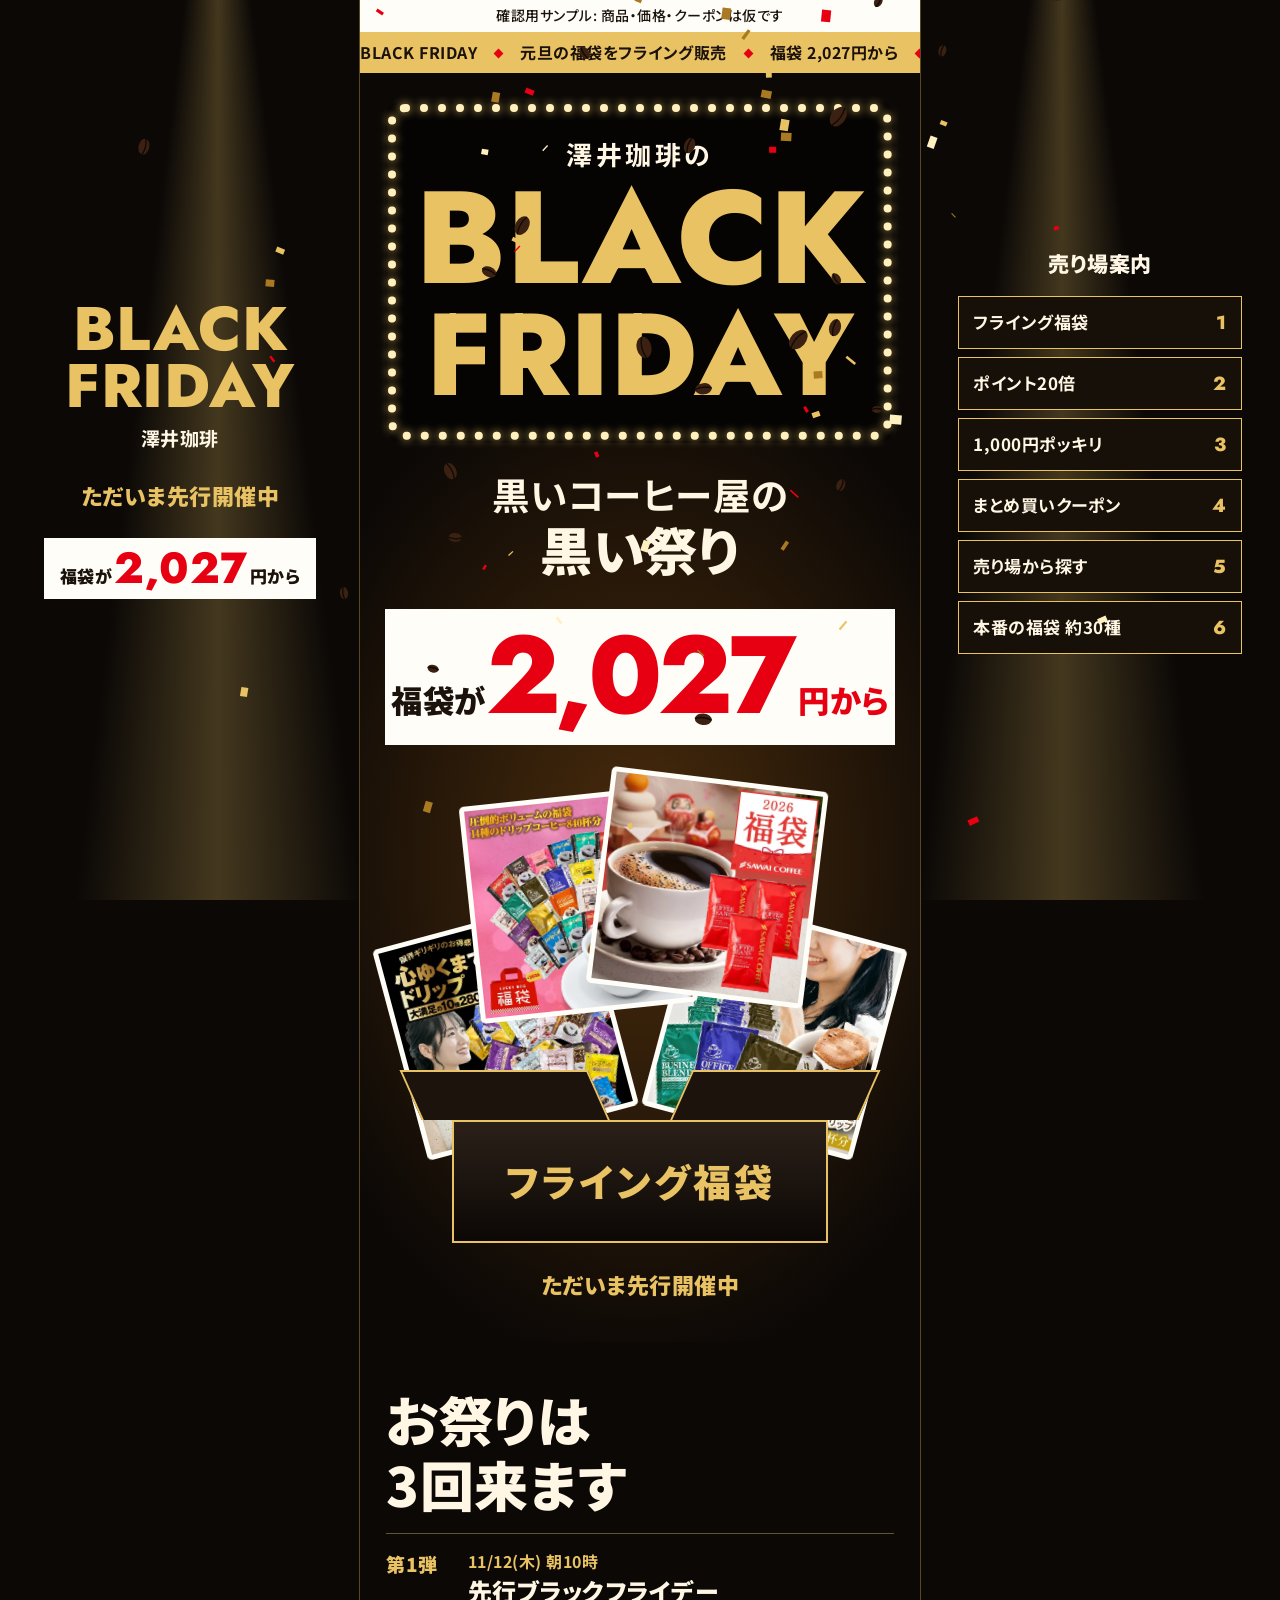
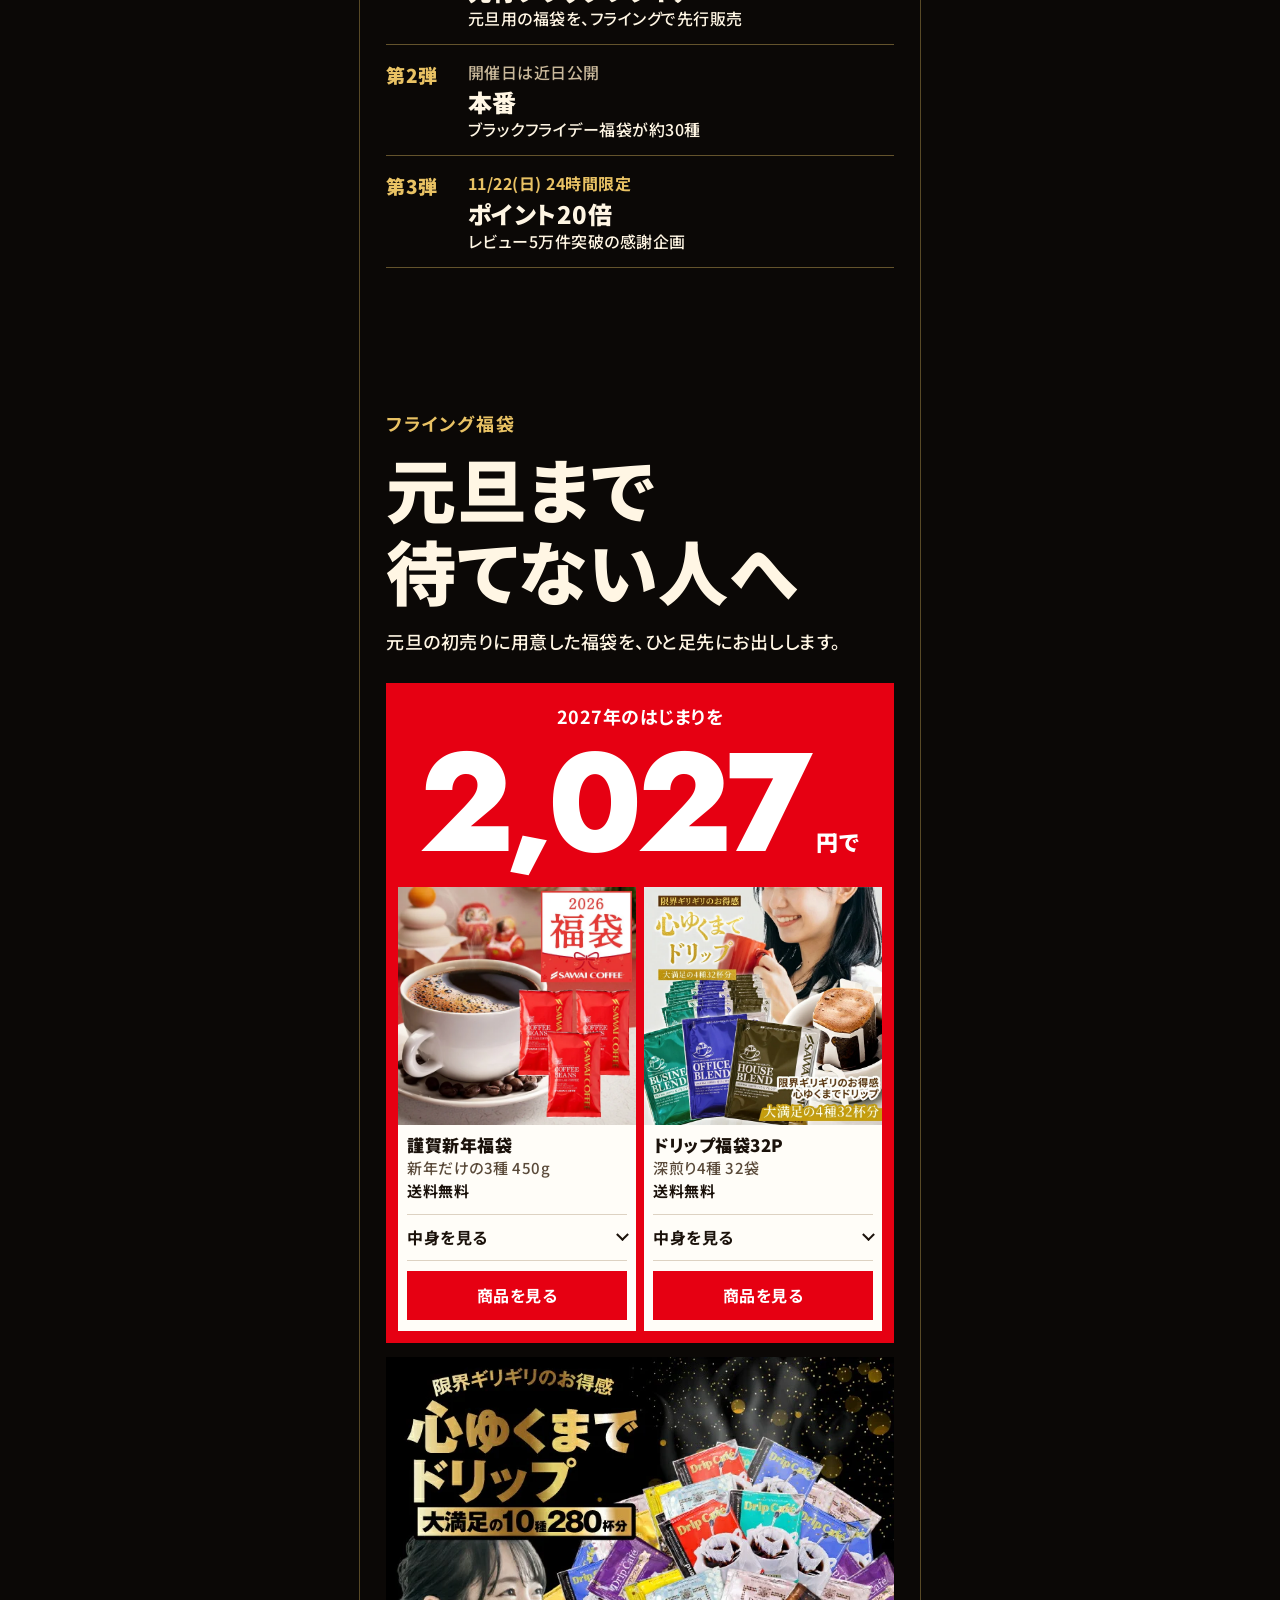
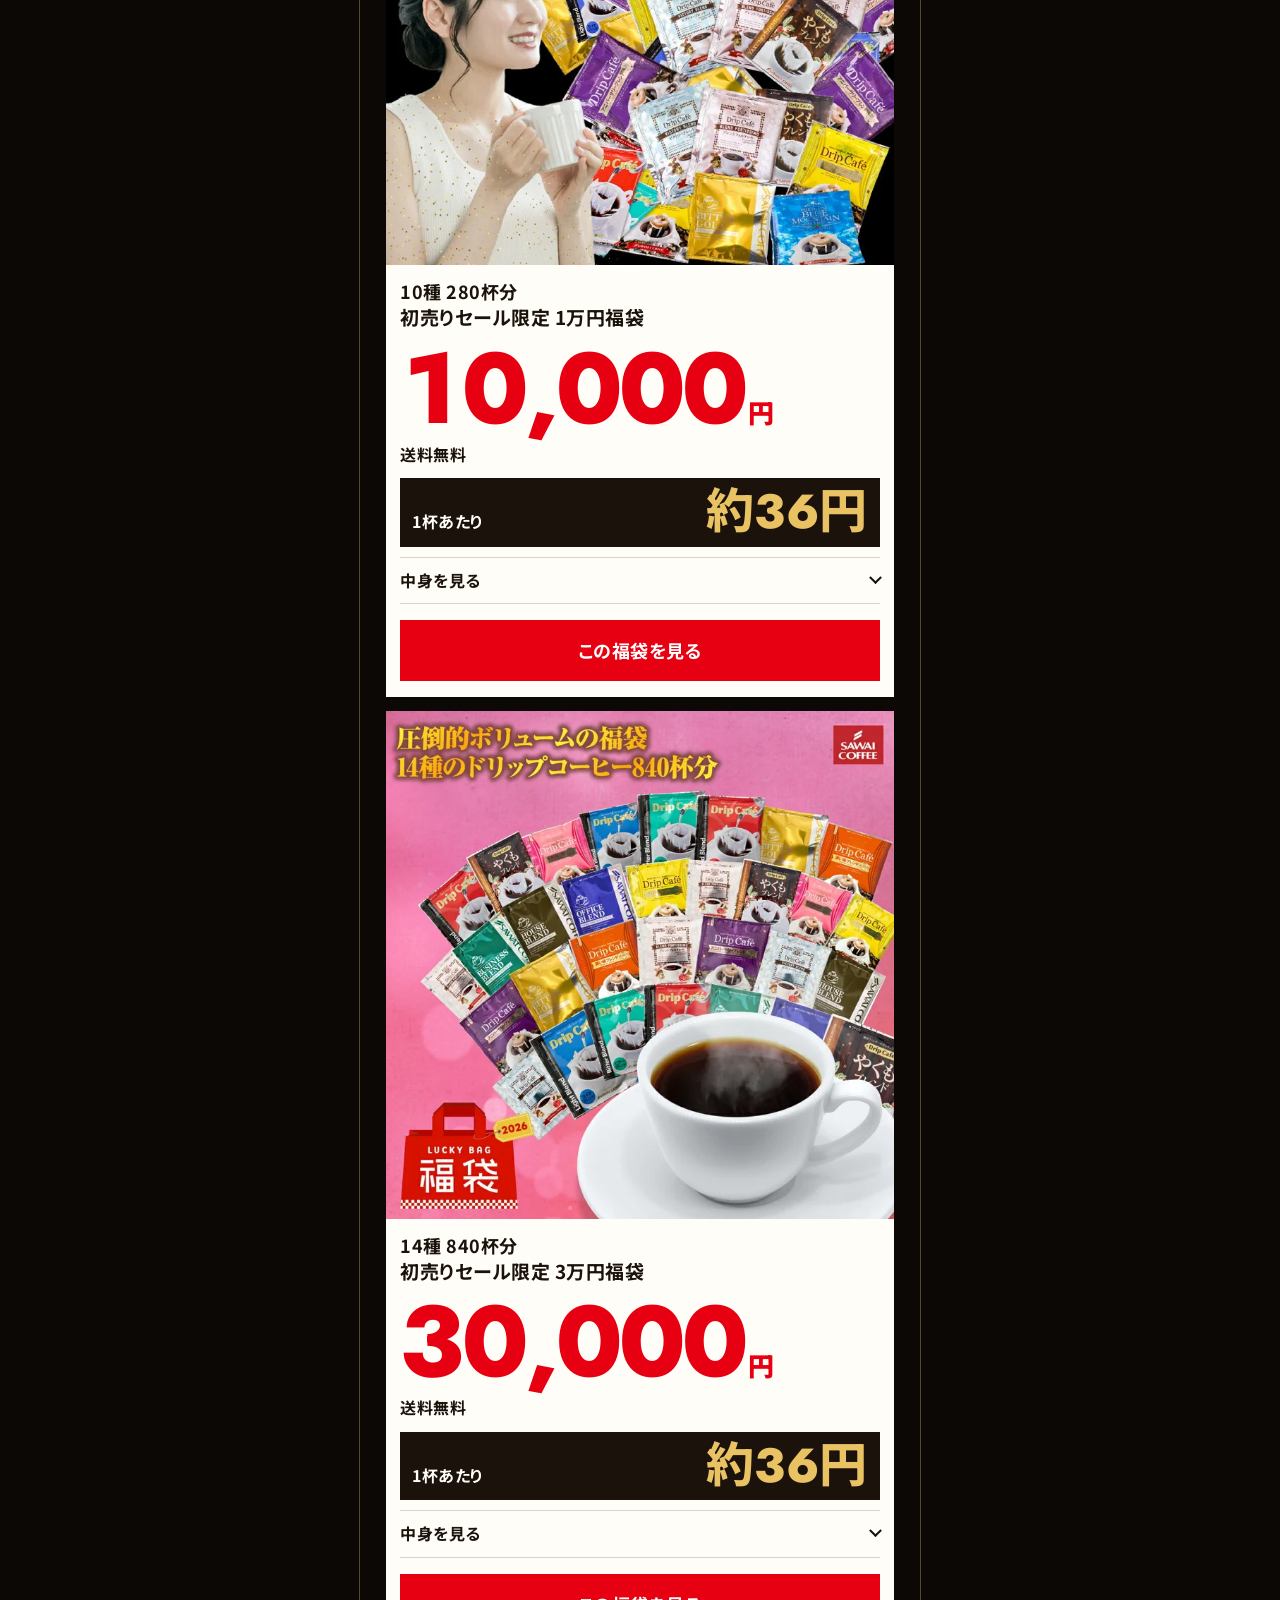
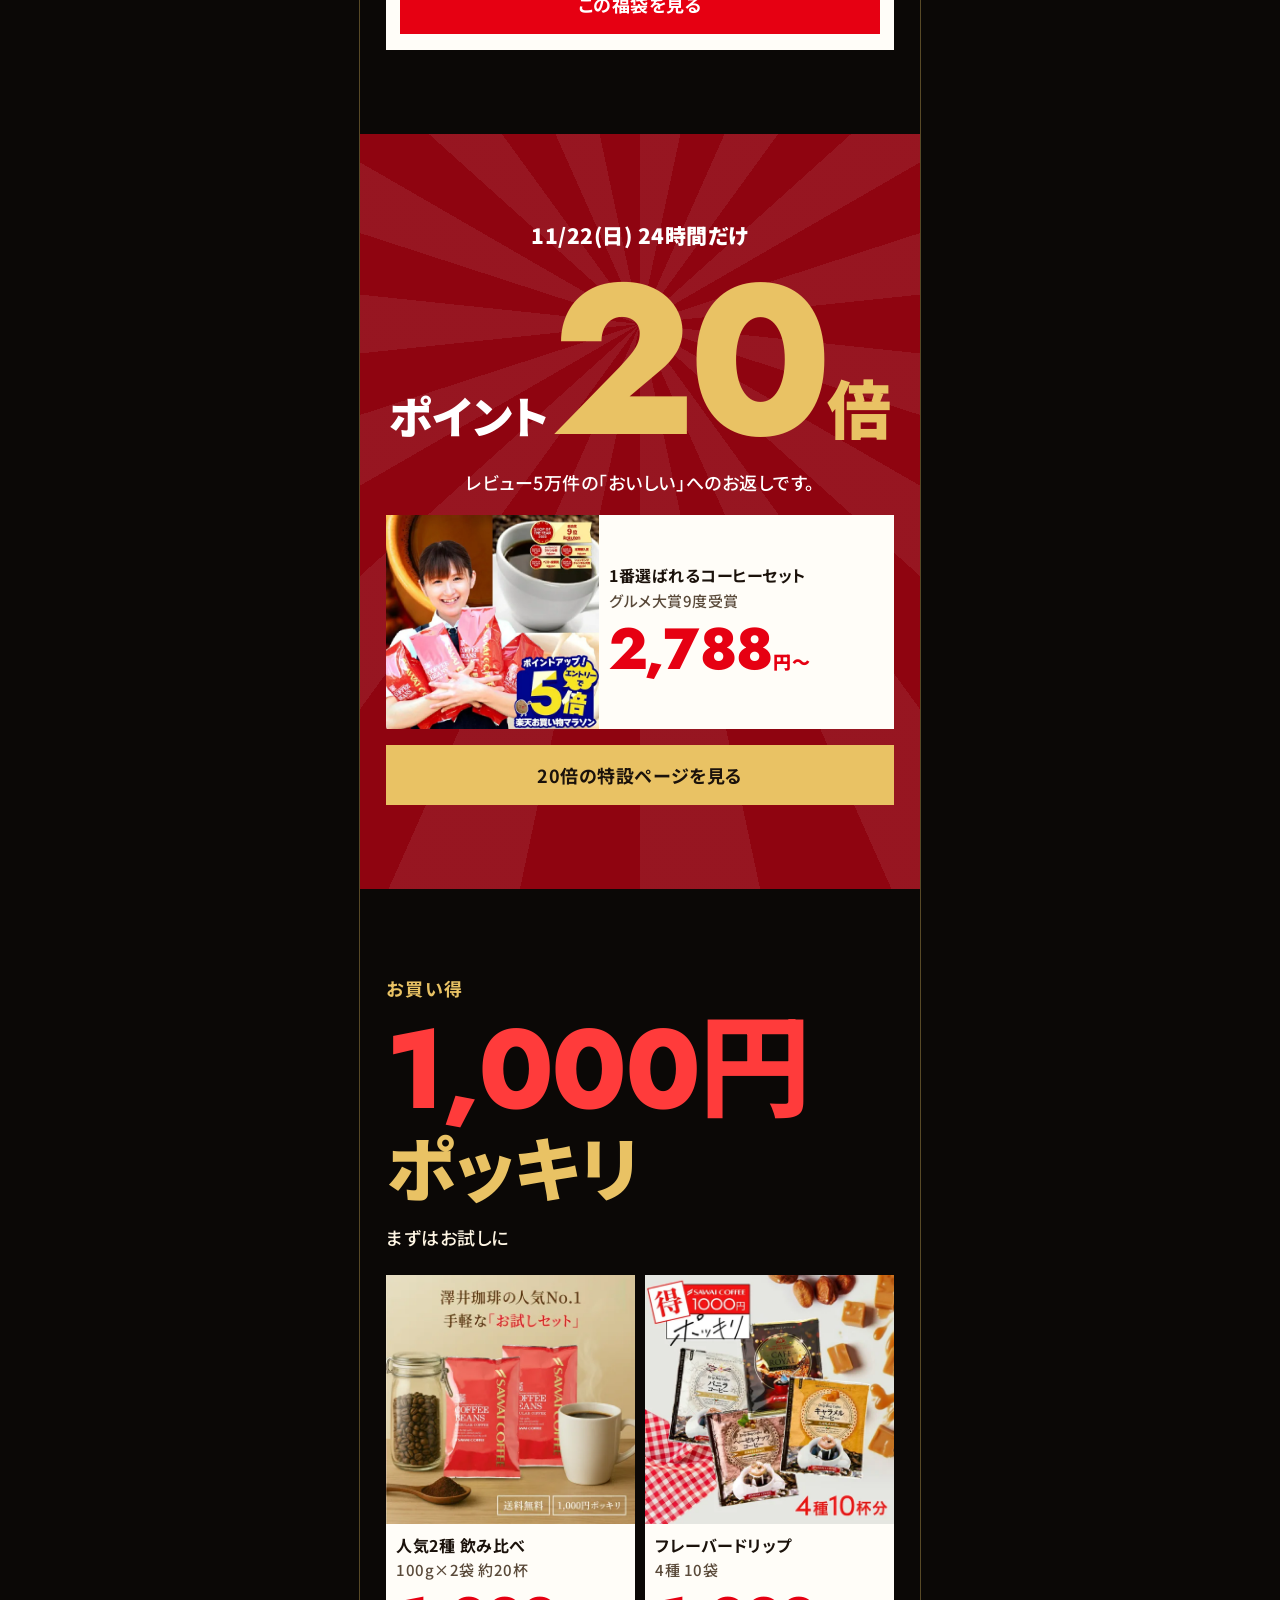
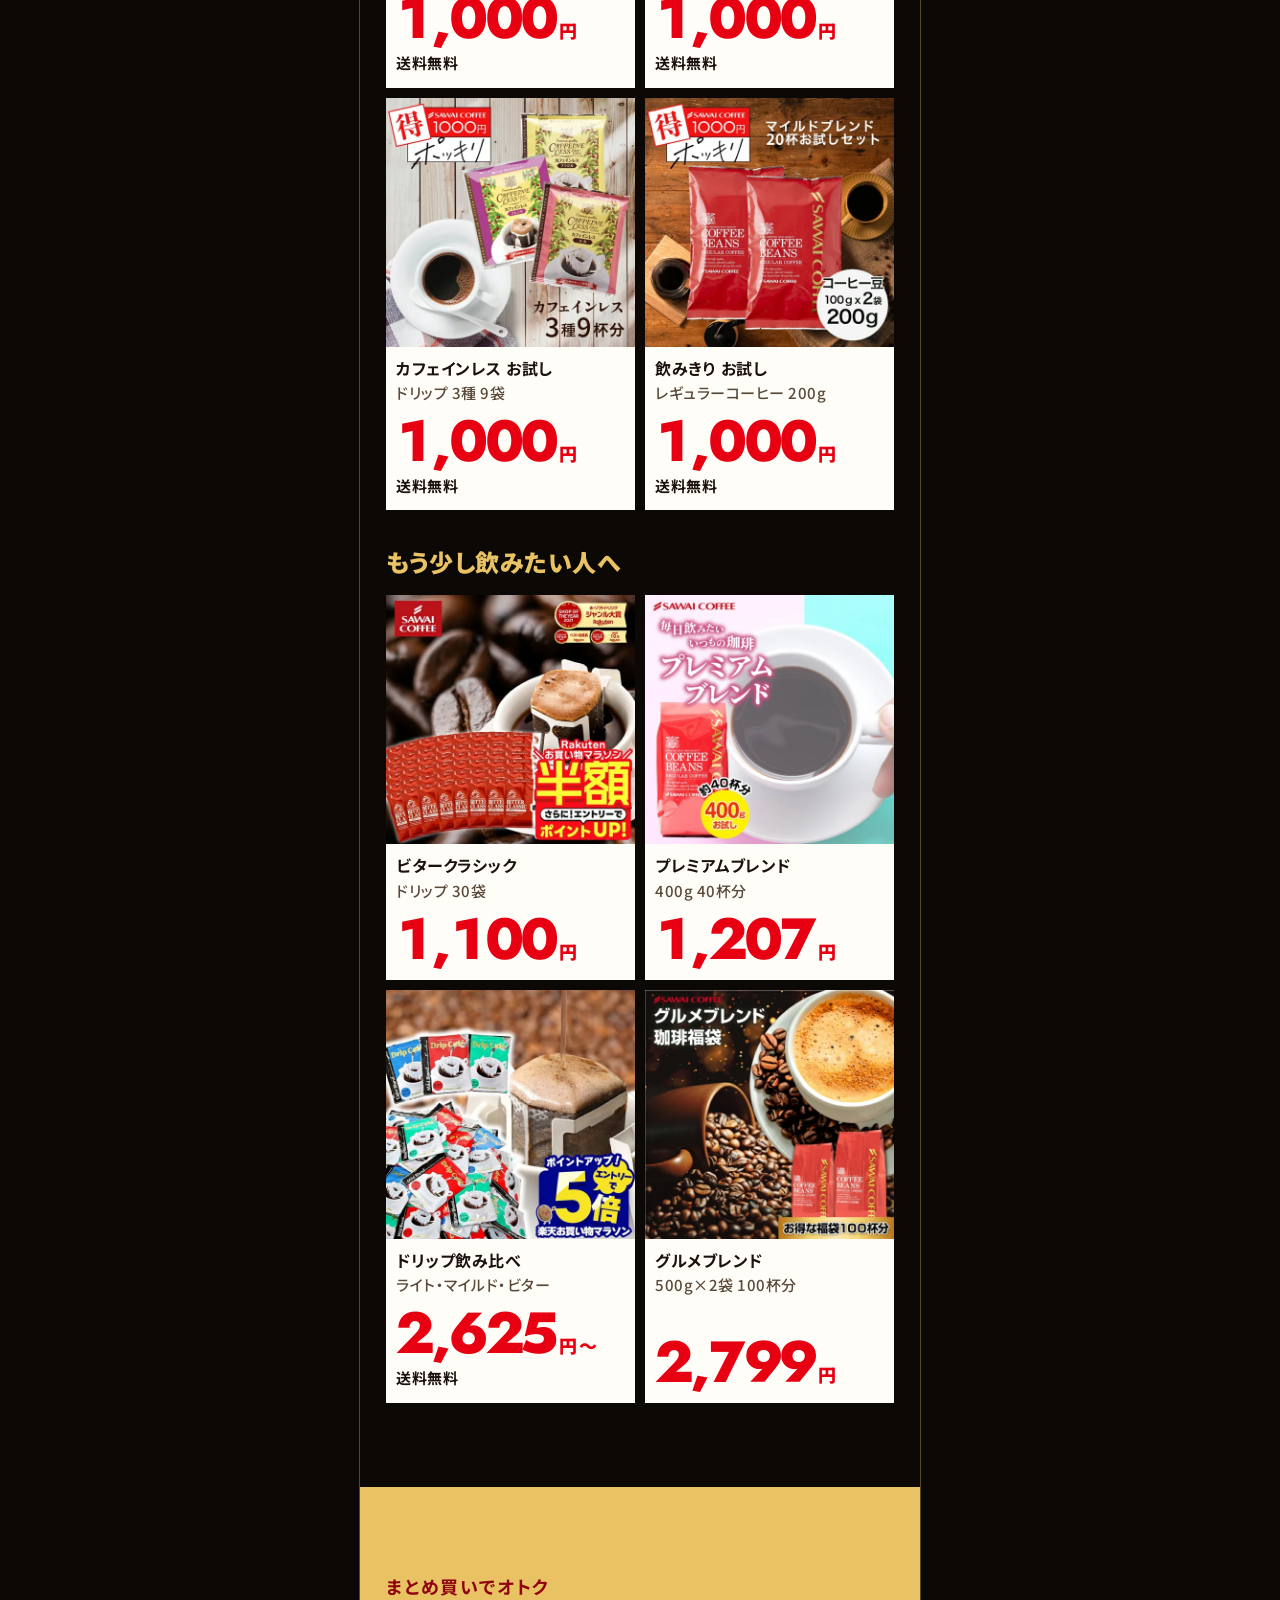
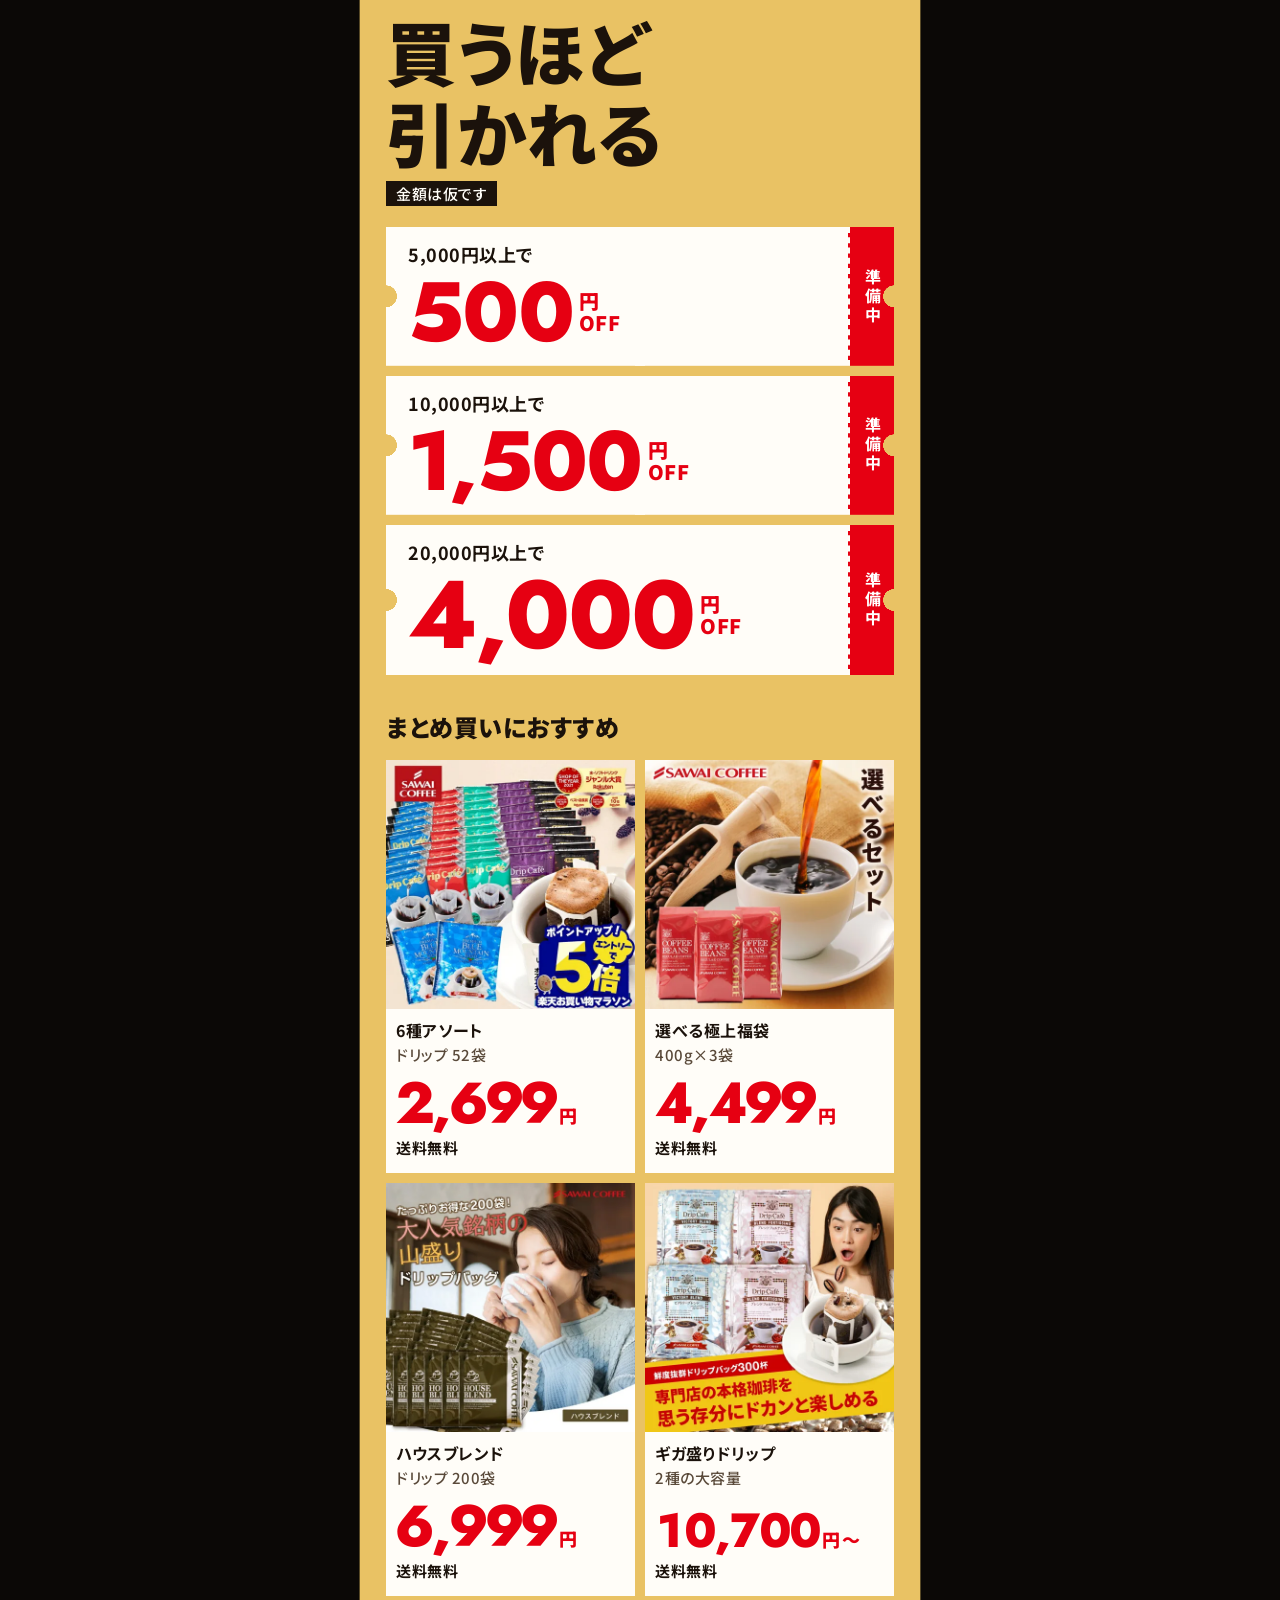
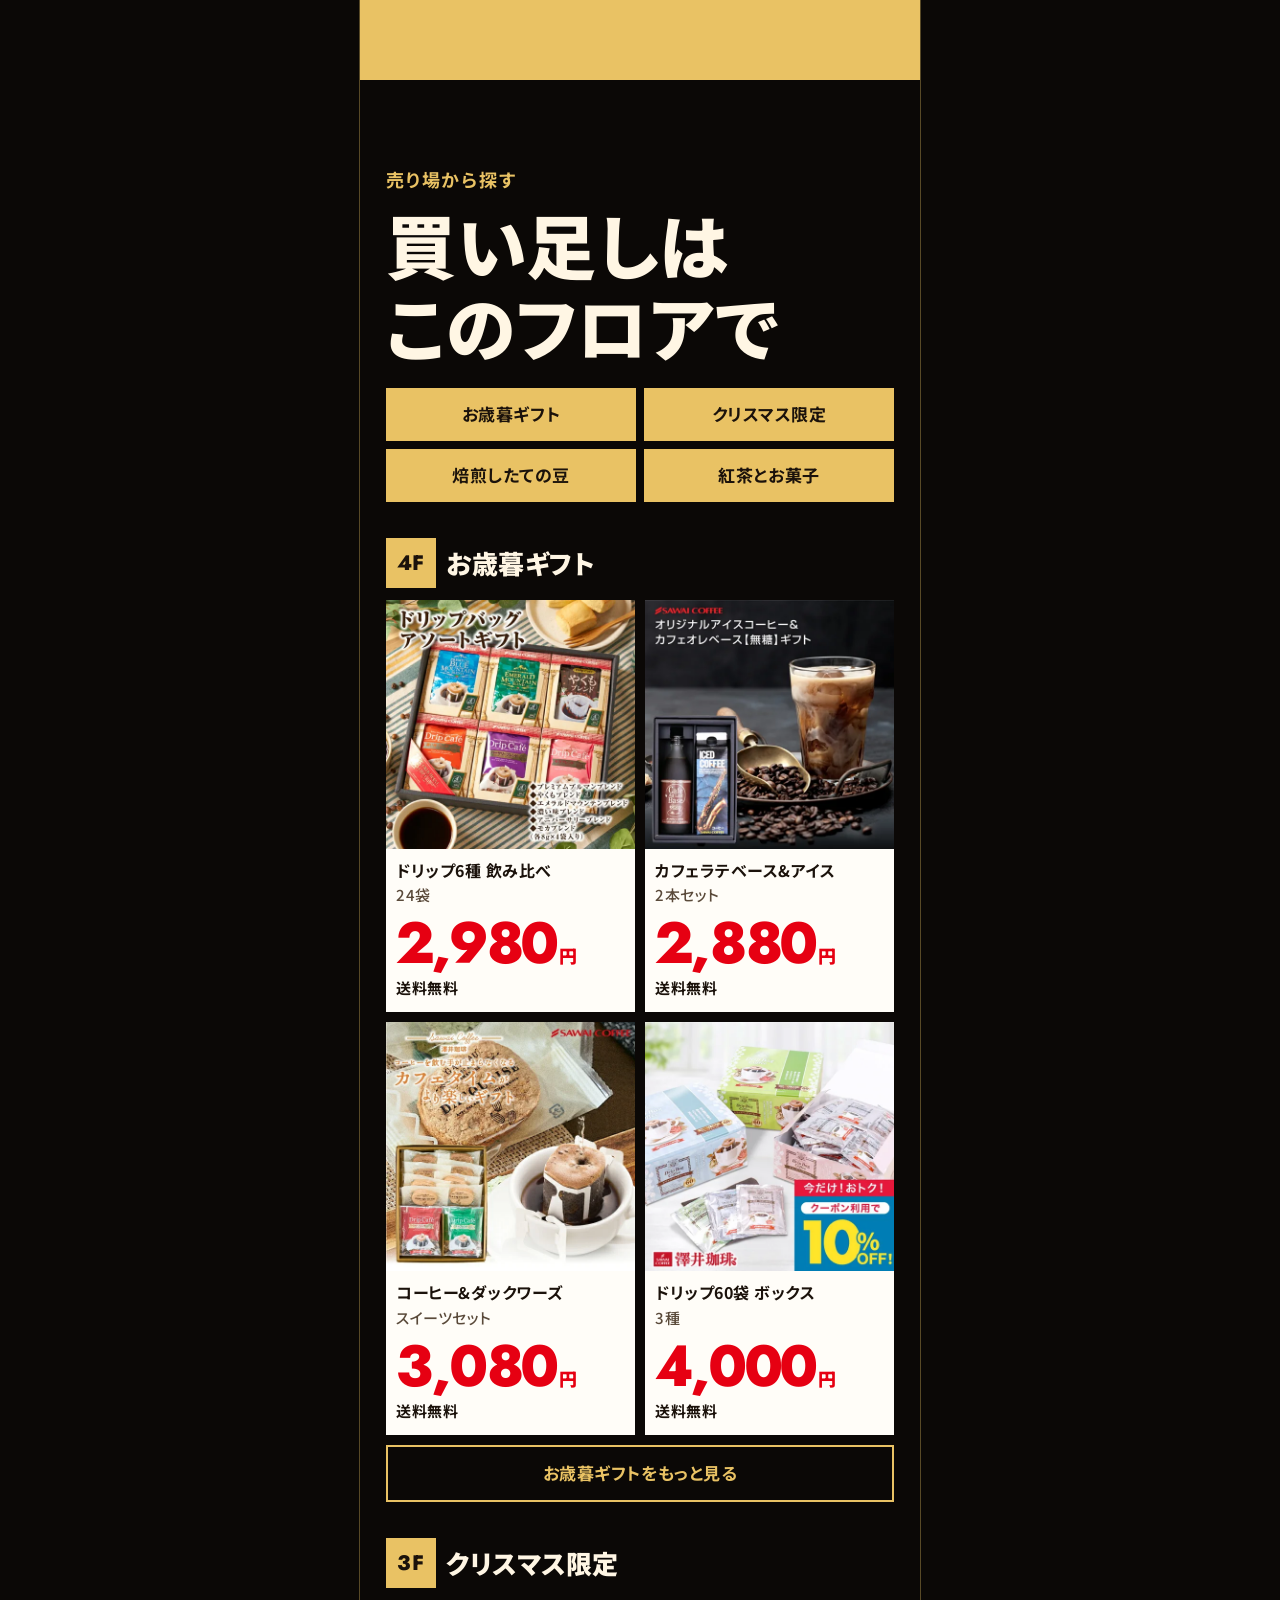
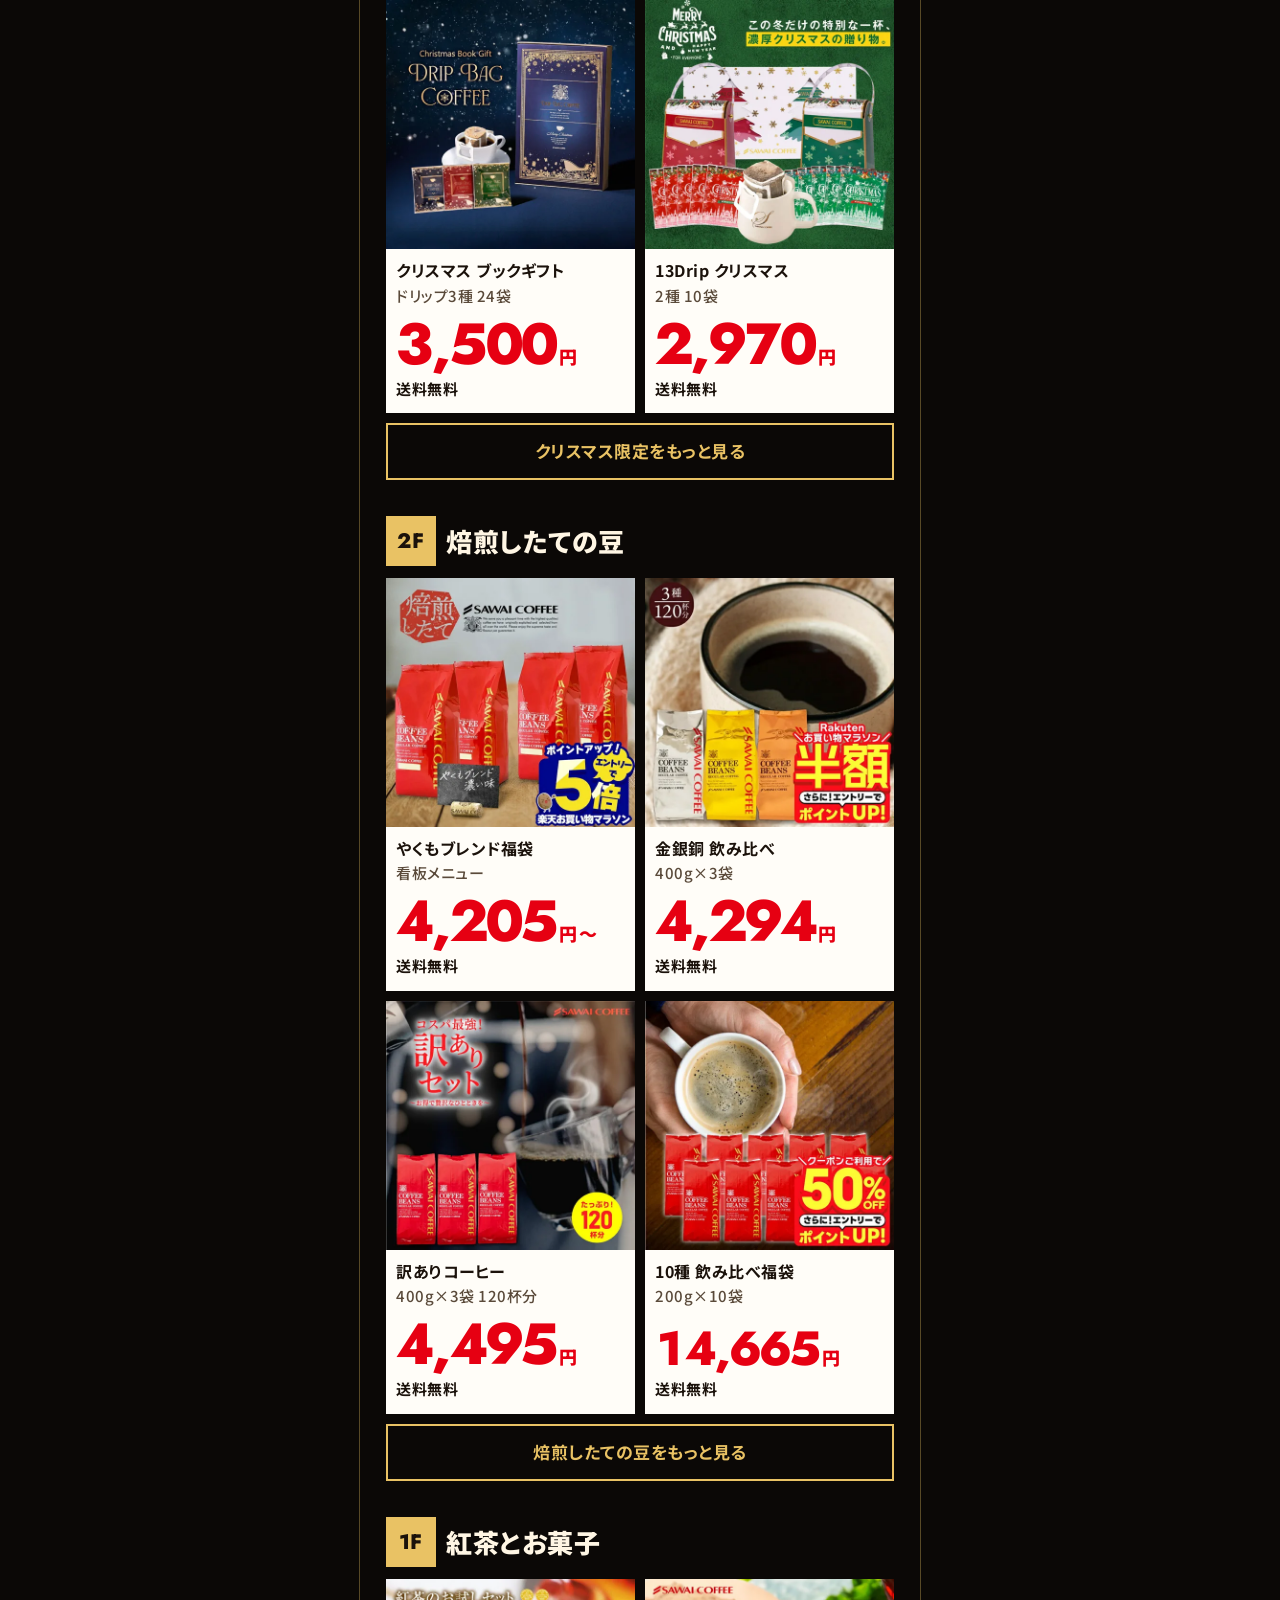
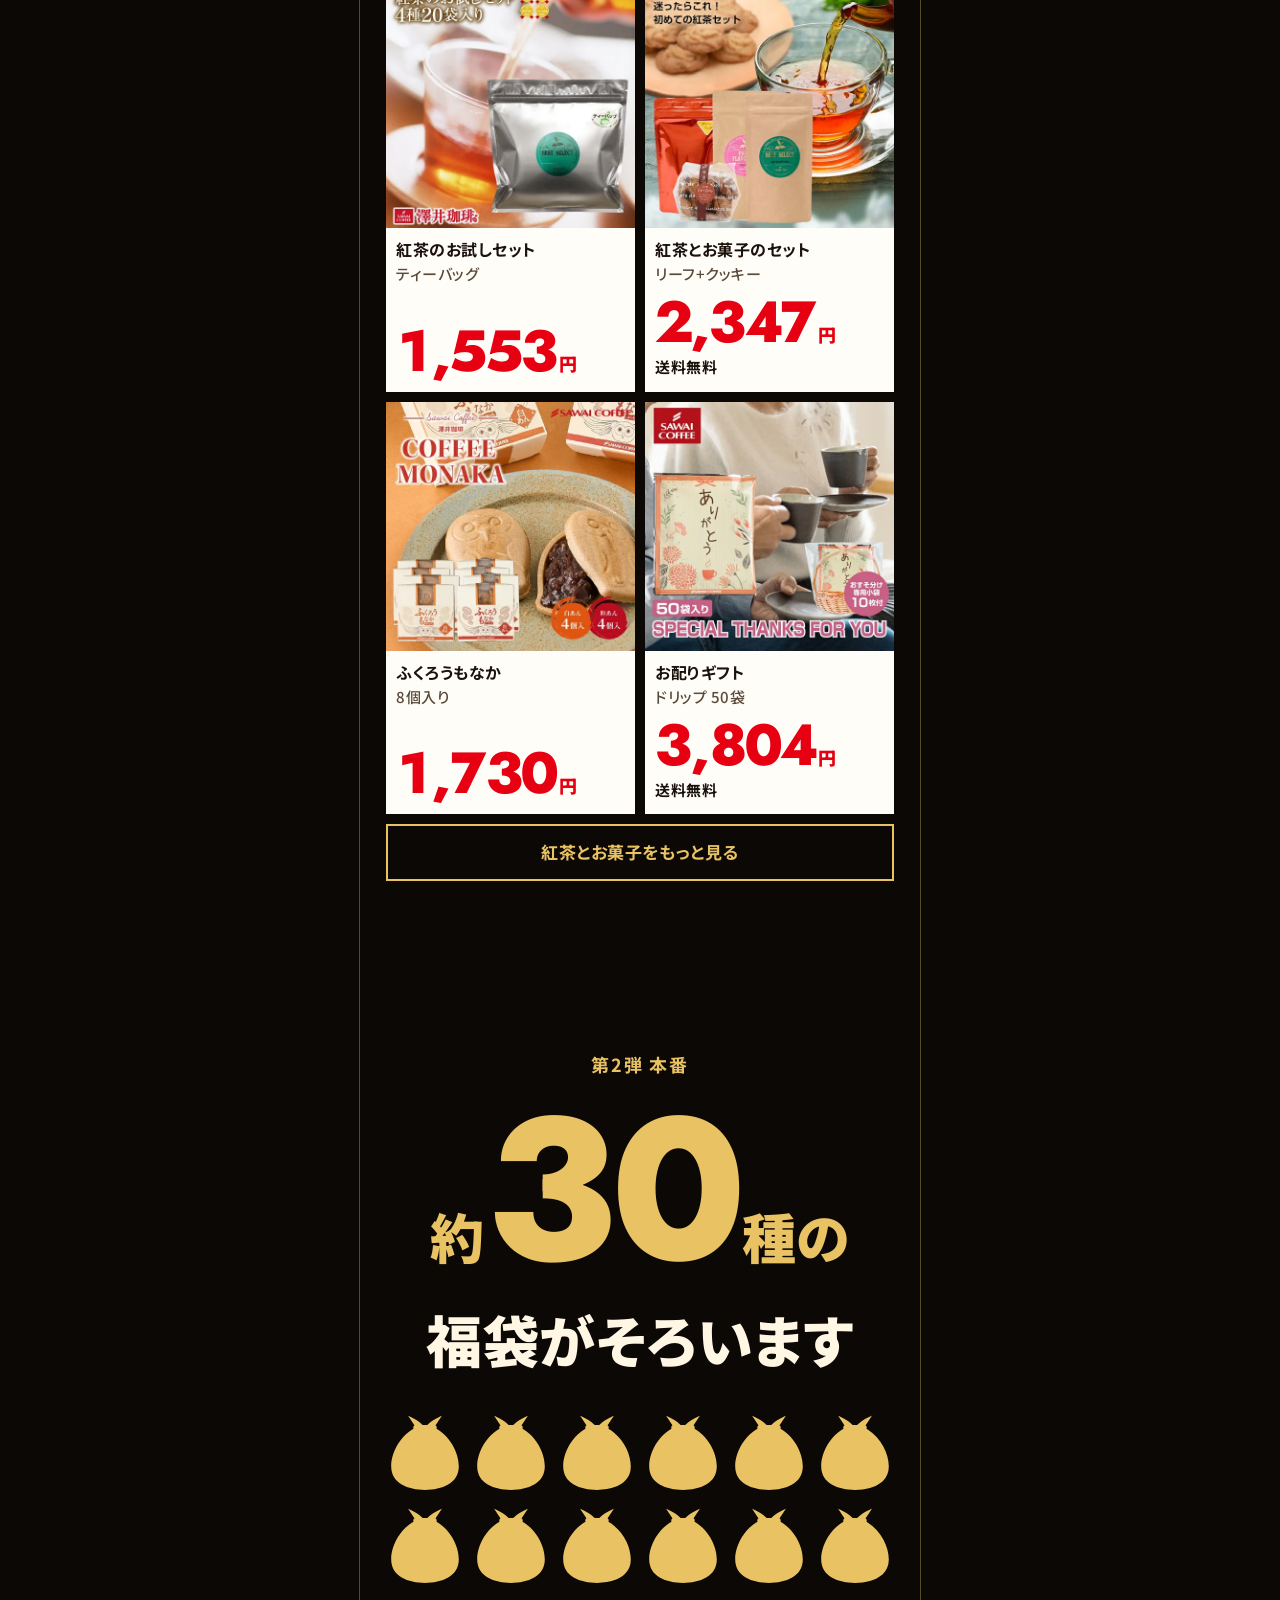
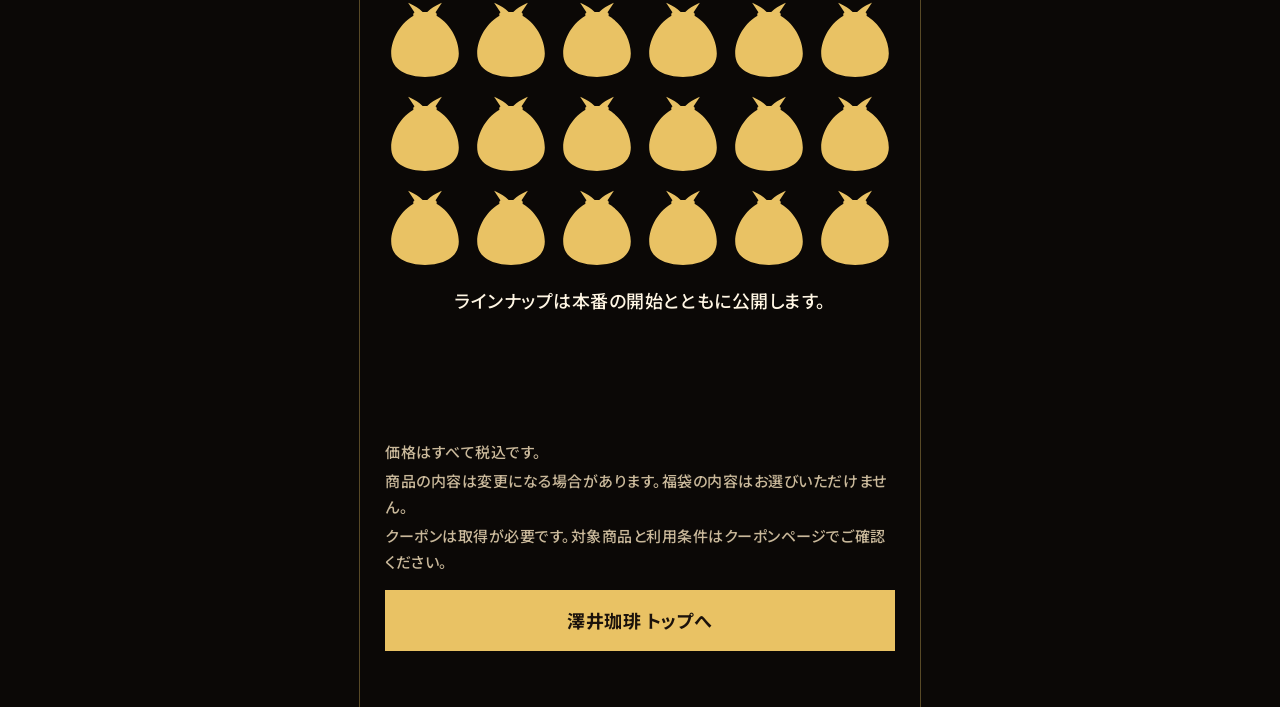
==== index.html @ f407161d "feat: add Sawai Coffee Black Friday page (template 1)" ====
<!doctype html>
<html lang="ja">
<head>
<meta charset="utf-8">
<meta name="viewport" content="width=device-width, initial-scale=1">
<title>澤井珈琲 BLACK FRIDAY</title>
<meta name="robots" content="noindex"><!-- 確認用。納品時に削除 -->
<link rel="preconnect" href="https://fonts.googleapis.com">
<link rel="preconnect" href="https://fonts.gstatic.com" crossorigin>
<link href="https://fonts.googleapis.com/css2?family=Jost:wght@500;700;800&family=Noto+Sans+JP:wght@400;500;700;900&display=swap" rel="stylesheet">
<link rel="stylesheet" href="css/bf-core.css">
<link rel="stylesheet" href="css/theme-sawai.css">
</head>
<body data-zone="black">

<!-- 両脇の舞台。PC幅でだけ見える -->
<div class="stage" aria-hidden="true"><i class="spot spot-l"></i><i class="spot spot-r"></i></div>
<canvas id="fx" aria-hidden="true"></canvas>

<aside class="rail rail-l" id="railL"></aside>
<aside class="rail rail-r" id="railR"></aside>

<main class="col" id="app"></main>

<nav class="tabbar" id="tabbar" aria-label="ページ内メニュー"></nav>

<script src="js/shop-data.js"></script>
<script src="js/bf-core.js"></script>
</body>
</html>
---- css/bf-core.css ----
/* ================================================================
   BF テンプレート コア CSS
   色・書体は theme-*.css の変数のみ参照する。
   1. ベース / 2. 舞台とレール / 3. ティッカー / 4. FV
   5. 共通部品 / 6. 各セクション / 7. PC調整
   ================================================================ */

/* ---------- 1. ベース ---------- */
*, *::before, *::after { box-sizing: border-box; }
html { scroll-behavior: smooth; scroll-padding-top: 8px; -webkit-text-size-adjust: 100%; }
body {
  margin: 0; background: var(--c-bg); color: var(--c-on-dark);
  font: 500 17px/1.7 var(--font-ja); letter-spacing: .03em;
  font-feature-settings: 'palt';
  overflow-x: hidden; padding-bottom: 66px;
}
img { display: block; max-width: 100%; height: auto; }
a { color: inherit; text-decoration: none; }
p, h1, h2, h3, ul { margin: 0; padding: 0; }
ul { list-style: none; }
.ln { display: block; }

.col {
  position: relative; z-index: 2; width: 100%; max-width: 560px; margin: 0 auto;
  background: var(--c-bg); container-type: inline-size; overflow: hidden;
}
.demo { background: var(--c-paper); color: var(--c-ink); font-size: 14px; line-height: 1.4; text-align: center; padding: 6px 12px; }

/* 登場 */
.rv { opacity: 0; transform: translateY(26px); transition: opacity .55s, transform .55s cubic-bezier(.2,.9,.3,1.2); }
.rv.in { opacity: 1; transform: none; }

/* ---------- 2. 舞台とレール ---------- */
.stage { position: fixed; inset: 0; z-index: 0; background: var(--c-bg); transition: background .6s; overflow: hidden; }
body[data-zone="red"] .stage { background: var(--c-red-deep); }
body[data-zone="gold"] .stage { background: #2a1d08; }
.spot {
  position: absolute; top: -30vh; width: 70vw; height: 170vh; opacity: .3;
  background: conic-gradient(from 165deg at 50% 0, transparent 0 8deg, rgba(var(--c-spot), .85) 15deg, transparent 22deg 360deg);
}
.spot-l { left: -18vw; transform-origin: 50% 0; animation: sweep-l 7s ease-in-out infinite alternate; }
.spot-r { right: -18vw; transform-origin: 50% 0; animation: sweep-r 9s ease-in-out infinite alternate; }
@keyframes sweep-l { from { transform: rotate(-14deg); } to { transform: rotate(16deg); } }
@keyframes sweep-r { from { transform: rotate(14deg); } to { transform: rotate(-16deg); } }

#fx { position: fixed; inset: 0; z-index: 5; pointer-events: none; }
.rail { display: none; }

/* スマホの下部メニュー */
.tabbar {
  position: fixed; left: 0; right: 0; bottom: 0; z-index: 6; display: grid; grid-auto-flow: column; grid-auto-columns: 1fr;
  background: var(--c-ink); border-top: 2px solid var(--c-gold); padding-bottom: env(safe-area-inset-bottom);
}
.tabbar a { display: grid; place-items: center; height: 58px; font-size: 15px; font-weight: 700; color: var(--c-on-dark); transition: background .2s, color .2s; }
.tabbar a + a { border-left: 1px solid rgba(255,255,255,.14); }
.tabbar a.is-here { background: var(--c-gold); color: var(--c-ink); }

/* ---------- 3. ティッカー ---------- */
.ticker { overflow: hidden; background: var(--c-gold); color: var(--c-ink); }
.ticker-run { display: flex; width: max-content; animation: run 34s linear infinite; }
.ticker-run span { font-size: 16px; font-weight: 700; padding: 7px 0; white-space: nowrap; }
.ticker-run span::after { content: ''; display: inline-block; width: 7px; height: 7px; margin: 0 18px 2px; background: var(--c-red); transform: rotate(45deg); }
@keyframes run { to { transform: translateX(-33.333%); } }

/* ---------- 4. FV ---------- */
.fv { position: relative; padding: 5cqw 4.5cqw 7cqw; text-align: center;
  background: radial-gradient(90% 55% at 50% 62%, #4a2c0c 0, var(--c-bg) 74%); }

.sign { position: relative; padding: 5.6cqw 4cqw 6cqw; border-radius: 18px; background: #050403; }
.bulbs { position: absolute; inset: 0; width: 100%; height: 100%; pointer-events: none; overflow: visible; }
.bulbs rect { fill: none; stroke-linecap: round; stroke-width: 8; stroke-dasharray: 0 18; }
.b-off { stroke: #5e4416; }
.b-on { stroke: var(--c-gold-light); stroke-dasharray: 0 54; filter: drop-shadow(0 0 5px var(--c-gold)); animation: chase 1.1s steps(3) infinite; }
@keyframes chase { to { stroke-dashoffset: -54; } }

.sign-small { font-size: clamp(17px, 5cqw, 26px); font-weight: 700; color: var(--c-on-dark); letter-spacing: .14em; }
.sign-main { font: 800 23.4cqw/.94 var(--font-num); letter-spacing: 0; opacity: 0;
  background: linear-gradient(105deg, var(--c-gold) 0 34%, var(--c-gold-light) 46%, #fff 50%, var(--c-gold-light) 54%, var(--c-gold) 66% 100%);
  background-size: 260% 100%; background-position: 110% 0; -webkit-background-clip: text; background-clip: text; color: transparent; }
.sign-main .ln:last-child { font-size: 20.8cqw; }
body.lit .sign-main { animation: power .8s steps(1) forwards, shine 4.5s ease-in-out .9s infinite; }
@keyframes power { 0%,18%,30%,48% { opacity: 0; } 10%,24%,40%,56%,100% { opacity: 1; } }
@keyframes shine { 0% { background-position: 110% 0; } 45%,100% { background-position: -30% 0; } }

.fv-catch { margin-top: 5cqw; font-size: clamp(30px, 9.4cqw, 52px); font-weight: 900; line-height: 1.24; letter-spacing: .02em; }
.fv-catch .ln:first-child { font-size: .72em; font-weight: 700; }

/* 箱から飛び出す福袋 */
.burst { position: relative; height: 84cqw; margin-top: 5cqw; }
.fan {
  position: absolute; left: 50%; bottom: 13cqw; width: 39cqw; margin-left: -19.5cqw; border: 1cqw solid var(--c-paper); border-radius: 5px;
  --x: 0; --r: 0deg; --y: 0;
  transform: translate(var(--x), 40cqw) rotate(0) scale(.6); opacity: 0;
}
.fan-0 { --x: -24cqw; --y: -6cqw; --r: -15deg; z-index: 1; }
.fan-3 { --x: 24cqw; --y: -6cqw; --r: 15deg; z-index: 1; }
.fan-2 { --x: -11cqw; --y: -28cqw; --r: -6deg; z-index: 2; }
.fan-1 { --x: 12cqw; --y: -31cqw; --r: 7deg; z-index: 3; }
body.lit .fan { animation: pop .7s cubic-bezier(.2,1.5,.4,1) .85s forwards, bob 3.6s ease-in-out 1.6s infinite alternate; }
body.lit .fan-1 { animation-delay: .95s, 1.9s; }
body.lit .fan-2 { animation-delay: 1.05s, 1.7s; }
body.lit .fan-3 { animation-delay: 1.15s, 2.1s; }
@keyframes pop { to { opacity: 1; transform: translate(var(--x), var(--y)) rotate(var(--r)) scale(1); } }
@keyframes bob {
  from { opacity: 1; transform: translate(var(--x), var(--y)) rotate(var(--r)); }
  to { opacity: 1; transform: translate(var(--x), calc(var(--y) - 2.2cqw)) rotate(calc(var(--r) * 1.12)); }
}

.box { position: absolute; left: 12cqw; right: 12cqw; bottom: 0; height: 22cqw; z-index: 4; }
.box-front {
  position: absolute; inset: 0; display: grid; place-items: center;
  background: linear-gradient(180deg, #2b2019 0, #0c0805 100%); border: 2px solid var(--c-gold);
}
.box-front span { font-size: clamp(22px, 7cqw, 38px); font-weight: 900; color: var(--c-gold); letter-spacing: .08em; }
.flap { position: absolute; top: -9cqw; width: 50%; height: 9cqw; background: #1b130c; border: 2px solid var(--c-gold); border-bottom: 0; }
.flap-l { left: -8%; transform: skewX(24deg); transform-origin: 100% 100%; }
.flap-r { right: -8%; transform: skewX(-24deg); transform-origin: 0 100%; }

/* 値札 */
.tag {
  position: relative; z-index: 4; display: flex; align-items: baseline; justify-content: center; gap: .1em;
  margin-top: 5cqw; padding: 2cqw 2cqw 2.6cqw; background: var(--c-paper); color: var(--c-red); white-space: nowrap;
}
.tag-lead, .tag-tail { font-size: clamp(18px, 5.6cqw, 32px); font-weight: 900; color: var(--c-ink); }
.tag-tail { color: var(--c-red); }
.tag-num { font: 800 19.6cqw/1 var(--font-num); letter-spacing: -.02em; font-variant-numeric: tabular-nums; }
.hit { animation: thud .34s cubic-bezier(.3,1.8,.5,1); }
@keyframes thud { 0% { transform: scale(1.22); } 100% { transform: scale(1); } }

/* カウントダウン */
.count { margin-top: 4cqw; color: var(--c-on-dark); }
.count-lead { font-size: 17px; font-weight: 700; }
.count-num { display: flex; justify-content: center; align-items: baseline; gap: .12em; font-family: var(--font-num); }
.count-num b { font-size: clamp(32px, 10cqw, 54px); font-weight: 700; line-height: 1.1; color: var(--c-gold); font-variant-numeric: tabular-nums; }
.count-num i { font: 700 15px var(--font-ja); margin-right: .35em; }
.count-live { font-size: 22px; font-weight: 900; color: var(--c-gold); }

/* ---------- 5. 共通部品 ---------- */
section { position: relative; padding: 15cqw 4.5cqw; }
.z-black { background: var(--c-bg); }
.z-red { background: var(--c-red-deep); overflow: hidden; }
.z-gold { background: var(--c-gold); color: var(--c-ink); }

.sec-head h2 { font-size: clamp(38px, 13cqw, 70px); font-weight: 900; line-height: 1.16; letter-spacing: .01em; }
.kicker { font-size: 18px; font-weight: 700; color: var(--c-gold); letter-spacing: .1em; margin-bottom: .5em; }
.z-gold .kicker { color: var(--c-red-deep); }
.lead { margin-top: .9em; font-size: 18px; }

/* 価格: 赤く大きく */
.price { display: flex; align-items: baseline; color: var(--c-red); line-height: 1; white-space: nowrap; }
.price .num { font: 800 clamp(34px, 11cqw, 58px)/1 var(--font-num); letter-spacing: -.02em; font-variant-numeric: tabular-nums; }
.price .yen { font-size: 18px; font-weight: 900; margin-left: 2px; }
.price .from { font-size: 18px; font-weight: 900; margin-left: 1px; }
.price.is-long .num { font-size: clamp(28px, 9cqw, 48px); }
.price-l .num { font-size: clamp(56px, 19cqw, 100px); }
.price-l .yen { font-size: 26px; }
.was { display: block; font-size: 16px; color: #6b5d4e; }
.ship { display: block; font-size: 15px; font-weight: 700; color: var(--c-ink); }

.btn {
  position: relative; overflow: hidden; display: block; margin-top: 16px; padding: 15px 18px; background: var(--c-red); color: #fff;
  font-size: 18px; font-weight: 700; text-align: center;
}
.btn::after { content: ''; position: absolute; top: 0; bottom: 0; width: 40%; left: -60%; background: linear-gradient(100deg, transparent, rgba(255,255,255,.5), transparent); animation: glint 3.2s ease-in-out infinite; }
@keyframes glint { 0%,62% { left: -60%; } 100% { left: 130%; } }
.btn-s { padding: 11px 6px; font-size: 16px; }
.btn-gold { background: var(--c-gold); color: var(--c-ink); }

.grid { display: grid; grid-template-columns: repeat(2, minmax(0, 1fr)); gap: 10px; }
.card { display: flex; flex-direction: column; background: var(--c-paper); color: var(--c-ink); }
.card:active { transform: scale(.98); }
.card-img { display: block; aspect-ratio: 1; background: #fff; }
.card-img img { width: 100%; height: 100%; object-fit: contain; }
.card-body { display: flex; flex-direction: column; flex: 1; gap: 3px; padding: 10px 10px 12px; }
.card-name { font-size: 16px; font-weight: 700; line-height: 1.4; }
.card-spec { display: block; font-size: 15px; line-height: 1.4; color: #5a4a3a; }
.card-spec.big { font-size: 18px; font-weight: 700; color: var(--c-ink); }
.card .price { margin-top: auto; padding-top: 6px; }

.inside { margin-top: 10px; border-top: 1px solid #ddd2c2; border-bottom: 1px solid #ddd2c2; }
.inside summary { cursor: pointer; padding: 9px 0; font-size: 16px; font-weight: 700; list-style: none; display: flex; justify-content: space-between; align-items: center; }
.inside summary::-webkit-details-marker { display: none; }
.inside summary::after { content: ''; width: 9px; height: 9px; border-right: 2px solid currentColor; border-bottom: 2px solid currentColor; transform: rotate(45deg) translate(-2px, -2px); transition: transform .2s; }
.inside[open] summary::after { transform: rotate(-135deg) translate(-2px, -2px); }
.inside ul { padding-bottom: 10px; font-size: 15px; line-height: 1.6; }
.inside li + li { margin-top: 3px; }

/* ---------- 6. 各セクション ---------- */

/* スケジュール */
.schedule { padding-top: 8cqw; padding-bottom: 10cqw; }
.sch-title { font-size: clamp(30px, 10cqw, 54px); font-weight: 900; line-height: 1.2; margin-bottom: 16px; }
.sch { display: grid; grid-template-columns: 4.1em 1fr; column-gap: 12px; padding: 14px 0; border-top: 1px solid rgba(233,194,100,.4); }
.sch:last-child { border-bottom: 1px solid rgba(233,194,100,.4); }
.sch-no { grid-row: span 3; font-size: 19px; font-weight: 900; color: var(--c-gold); }
.sch-when { font-size: 16px; color: var(--c-muted); }
.sch-head { font-size: 24px; font-weight: 900; line-height: 1.3; }
.sch-body { font-size: 16px; line-height: 1.5; }
.sch.is-on .sch-when { color: var(--c-gold); font-weight: 700; }

/* 目玉 */
.band { margin-top: 26px; background: var(--c-red); padding: 18px 12px 12px; text-align: center; }
.band-lead { font-size: 18px; font-weight: 700; color: #fff; }
.band-price { font: 800 25cqw/1 var(--font-num); color: #fff; letter-spacing: -.02em; display: flex; justify-content: center; align-items: baseline; margin: 2px 0 14px; }
.band-price span { display: inline-block; font-variant-numeric: tabular-nums; }
.band-price small { font: 900 22px var(--font-ja); letter-spacing: 0; margin-left: 4px; }
.hero-pair { display: grid; grid-template-columns: 1fr 1fr; gap: 8px; text-align: left; }
.hero-m { display: flex; flex-direction: column; background: var(--c-paper); color: var(--c-ink); }
.hero-m .hero-body { padding: 9px 9px 11px; flex: 1; display: flex; flex-direction: column; }
.hero-m h3 { font-size: 17px; font-weight: 900; line-height: 1.35; }
.hero-m .btn { margin-top: auto; }
.hero-m .inside { margin-bottom: 10px; }

.hero-l { margin-top: 14px; background: var(--c-paper); color: var(--c-ink); }
.hero-l-img img { width: 100%; aspect-ratio: 1; }
.hero-m img { width: 100%; aspect-ratio: 1; }
.hero-l .hero-body { padding: 14px 14px 16px; }
.hero-l h3 { font-size: 19px; font-weight: 700; line-height: 1.4; }
.hero-price { margin-top: 8px; }
.hero-price .ship { margin-top: 2px; font-size: 16px; }
.percup { display: flex; align-items: baseline; justify-content: space-between; margin-top: 10px; padding: 8px 12px; background: var(--c-ink); color: var(--c-paper); }
.percup span { font-size: 16px; font-weight: 700; }
.percup b { font: 800 clamp(30px, 9.5cqw, 48px)/1.1 var(--font-num); color: var(--c-gold); }

/* ポイント20倍 */
.deal { text-align: center; color: #fff; }
.rays { position: absolute; left: 50%; top: 34cqw; width: 240cqw; height: 240cqw; margin: -120cqw 0 0 -120cqw;
  background: repeating-conic-gradient(rgba(255,255,255,.07) 0 12deg, transparent 12deg 24deg); animation: spin 40s linear infinite; }
@keyframes spin { to { transform: rotate(360deg); } }
.deal > *:not(.rays) { position: relative; }
.deal-when { font-size: 21px; font-weight: 900; }
.deal-big { display: flex; justify-content: center; align-items: baseline; color: var(--c-gold); line-height: 1; white-space: nowrap; }
.deal-head { font-size: clamp(26px, 8.4cqw, 44px); font-weight: 900; color: #fff; }
.deal-num { font: 800 38cqw/1 var(--font-num); letter-spacing: -.03em; }
.deal-unit { font-size: clamp(36px, 12cqw, 64px); font-weight: 900; }
.deal-body { font-size: 18px; margin-bottom: 18px; }
.deal-item { display: grid; grid-template-columns: 42% 1fr; align-items: center; background: var(--c-paper); color: var(--c-ink); text-align: left; }
.deal-item .price { margin-top: 6px; }

/* お買い得 */
.poki { color: var(--c-gold); }
.poki .ln:first-child { font: 800 clamp(60px, 21cqw, 112px)/1 var(--font-num); color: #ff3b3b; letter-spacing: -.02em; }
.bargain .grid { margin-top: 22px; }
.bargain .sub-head { color: var(--c-gold); margin-bottom: -10px; }

/* クーポン */
.sample { display: inline-block; margin-top: 8px; padding: 0 10px; background: var(--c-ink); color: var(--c-paper); font-size: 15px; }
.tickets { display: grid; grid-template-columns: minmax(0, 1fr); gap: 10px; margin-top: 20px; }
.ticket {
  position: relative; display: grid; grid-template-columns: minmax(0, 1fr); align-items: center;
  padding: 12px 58px 12px 22px; background: var(--c-paper); color: var(--c-ink);
  -webkit-mask: radial-gradient(circle 11px at 0 50%, transparent 98%, #000) left / 51% 100% no-repeat, radial-gradient(circle 11px at 100% 50%, transparent 98%, #000) right / 51% 100% no-repeat;
          mask: radial-gradient(circle 11px at 0 50%, transparent 98%, #000) left / 51% 100% no-repeat, radial-gradient(circle 11px at 100% 50%, transparent 98%, #000) right / 51% 100% no-repeat;
}
.ticket-min { grid-column: 1 / -1; font-size: 18px; font-weight: 700; }
.ticket-off { display: flex; align-items: center; gap: 6px; color: var(--c-red); }
.ticket-off b { font: 800 clamp(54px, 16cqw, 84px)/1 var(--font-num); letter-spacing: -.02em; }
.t-2 .ticket-off b { font-size: clamp(60px, 18cqw, 96px); }
.ticket-off span { font-size: 20px; font-weight: 900; line-height: 1.1; }
.ticket-go { position: absolute; right: 0; top: 0; bottom: 0; width: 46px; display: grid; place-items: center; background: var(--c-red); color: #fff; font-size: 16px; font-weight: 700; writing-mode: vertical-rl; letter-spacing: .2em; border-left: 2px dashed var(--c-paper); }
.sub-head { margin: 32px 0 12px; font-size: 24px; font-weight: 900; }

/* 売り場 */
.chips { display: grid; grid-template-columns: 1fr 1fr; gap: 8px; margin: 22px 0 8px; }
.chip { padding: 12px 6px; background: var(--c-gold); color: var(--c-ink); font-size: 17px; font-weight: 700; text-align: center; }
.floor { margin-top: 36px; scroll-margin-top: 10px; }
.floor-head { display: flex; align-items: center; gap: 10px; margin-bottom: 12px; font-size: 26px; font-weight: 900; line-height: 1.3; }
.fl-no { flex: none; display: grid; place-items: center; width: 50px; height: 50px; background: var(--c-gold); color: var(--c-ink); font: 800 21px var(--font-num); }
.more { display: block; margin-top: 10px; padding: 12px; border: 2px solid var(--c-gold); color: var(--c-gold); font-size: 17px; font-weight: 700; text-align: center; }

/* 本番予告 */
.teaser { text-align: center; }
.teaser-num { display: flex; justify-content: center; align-items: baseline; gap: .05em; color: var(--c-gold); line-height: 1; white-space: nowrap; }
.teaser-num b { font: 800 36cqw/1 var(--font-num); letter-spacing: -.03em; }
.teaser-num span { font-size: clamp(30px, 10cqw, 54px); font-weight: 900; }
.teaser h2 { font-size: clamp(32px, 10.4cqw, 56px); font-weight: 900; }
.bags { display: grid; grid-template-columns: repeat(6, 1fr); gap: 8px; margin-top: 22px; }
.bags svg { display: block; width: 100%; fill: #3a2c14; transition: fill .3s; }
.bags.lit svg { fill: var(--c-gold); transition-delay: calc(var(--i) * 45ms); animation: bag-up .4s cubic-bezier(.2,1.8,.4,1) calc(var(--i) * 45ms) backwards; }
@keyframes bag-up { from { transform: translateY(8px) scale(.8); } }

/* フッター */
.foot { padding: 7cqw 4.5cqw 10cqw; font-size: 15px; color: var(--c-muted); }
.foot li + li { margin-top: 4px; }

/* ---------- 7. PC調整 ---------- */
@media (min-width: 1100px) {
  body { padding-bottom: 0; }
  .tabbar { display: none; }
  .col { box-shadow: 0 0 0 1px rgba(233,194,100,.35); }
  section { padding-left: 26px; padding-right: 26px; }
  .sch:hover .sch-head, .chip:hover, .more:hover { opacity: .8; }
  .card, .hero-l, .deal-item { transition: transform .18s; }
  .card:hover, .deal-item:hover { transform: translateY(-4px); }

  .rail {
    position: fixed; z-index: 3; top: 0; bottom: 0; width: calc((100vw - 560px) / 2); display: flex; flex-direction: column;
    justify-content: center; align-items: center; padding: 24px clamp(20px, 3vw, 54px);
  }
  .rail-l { left: 0; }
  .rail-r { right: 0; }
  .rail-sign { font: 800 clamp(40px, 4.8vw, 72px)/.92 var(--font-num); color: var(--c-gold); text-align: center; }
  .rail-shop { margin-top: 8px; font-size: 19px; font-weight: 700; color: var(--c-on-dark); }
  .rail .count { text-align: center; margin-top: 22px; }
  .rail .count-num b { font-size: clamp(24px, 2.2vw, 34px); }
  .rail-tag { display: flex; align-items: baseline; gap: 2px; margin-top: 24px; padding: 8px 16px; background: var(--c-paper); color: var(--c-ink); font-weight: 900; white-space: nowrap; }
  .rail-tag b { font: 800 clamp(34px, 3.4vw, 54px)/1 var(--font-num); color: var(--c-red); }

  .rail-title { font-size: 21px; font-weight: 900; margin-bottom: 14px; }
  .rail-nav { width: 100%; max-width: 330px; display: grid; gap: 8px; }
  .rail-nav a {
    display: flex; align-items: center; justify-content: space-between; padding: 11px 14px; font-size: 17px; font-weight: 700;
    background: var(--c-bg-2); color: var(--c-on-dark); border: 1px solid var(--c-gold); transition: background .2s, color .2s, transform .2s;
  }
  .rail-nav em { font: 800 19px var(--font-num); color: var(--c-gold); }
  .rail-nav a:hover, .rail-nav a.is-here { background: var(--c-gold); color: var(--c-ink); transform: translateX(-4px); }
  .rail-nav a:hover em, .rail-nav a.is-here em { color: var(--c-red-deep); }
}

@media (prefers-reduced-motion: reduce) {
  html { scroll-behavior: auto; }
  *, *::before, *::after { animation: none !important; transition: none !important; }
  .rv, .fan, .sign-main { opacity: 1 !important; transform: none; }
  .fan { transform: translate(var(--x), var(--y)) rotate(var(--r)); }
}
---- css/theme-sawai.css ----
/* ================================================================
   テーマ: 澤井珈琲 (黒 × 金 × 赤)
   他店へ流用するときは、このファイルを複製して値だけ変える。
   core 側は色・書体をすべてこの変数経由で参照している。
   ================================================================ */
:root {
  --c-bg: #0b0806;         /* ページのいちばん暗い面 */
  --c-bg-2: #171009;       /* 暗い面のバリエーション(焙煎した豆の黒) */
  --c-gold: #e9c264;       /* 主役の金 */
  --c-gold-light: #fff0bf; /* 金グラデのハイライト */
  --c-gold-deep: #a97a22;  /* 金グラデの影 */
  --c-red: #e60012;        /* 価格の赤。白地で使う */
  --c-red-deep: #8f0410;   /* 帯・赤ゾーンの面 */
  --c-paper: #fffdf8;      /* 商品カード・値札の白 */
  --c-ink: #1b120b;        /* 明るい面に載せる文字 */
  --c-on-dark: #fff6e4;    /* 暗い面に載せる文字 */
  --c-muted: #c9b89a;      /* 暗い面の補足文字 */
  --c-spot: 233, 194, 100; /* 背景スポットライトの色 (RGB) */

  --font-ja: 'Noto Sans JP', sans-serif;
  --font-num: 'Jost', 'Noto Sans JP', sans-serif;
}
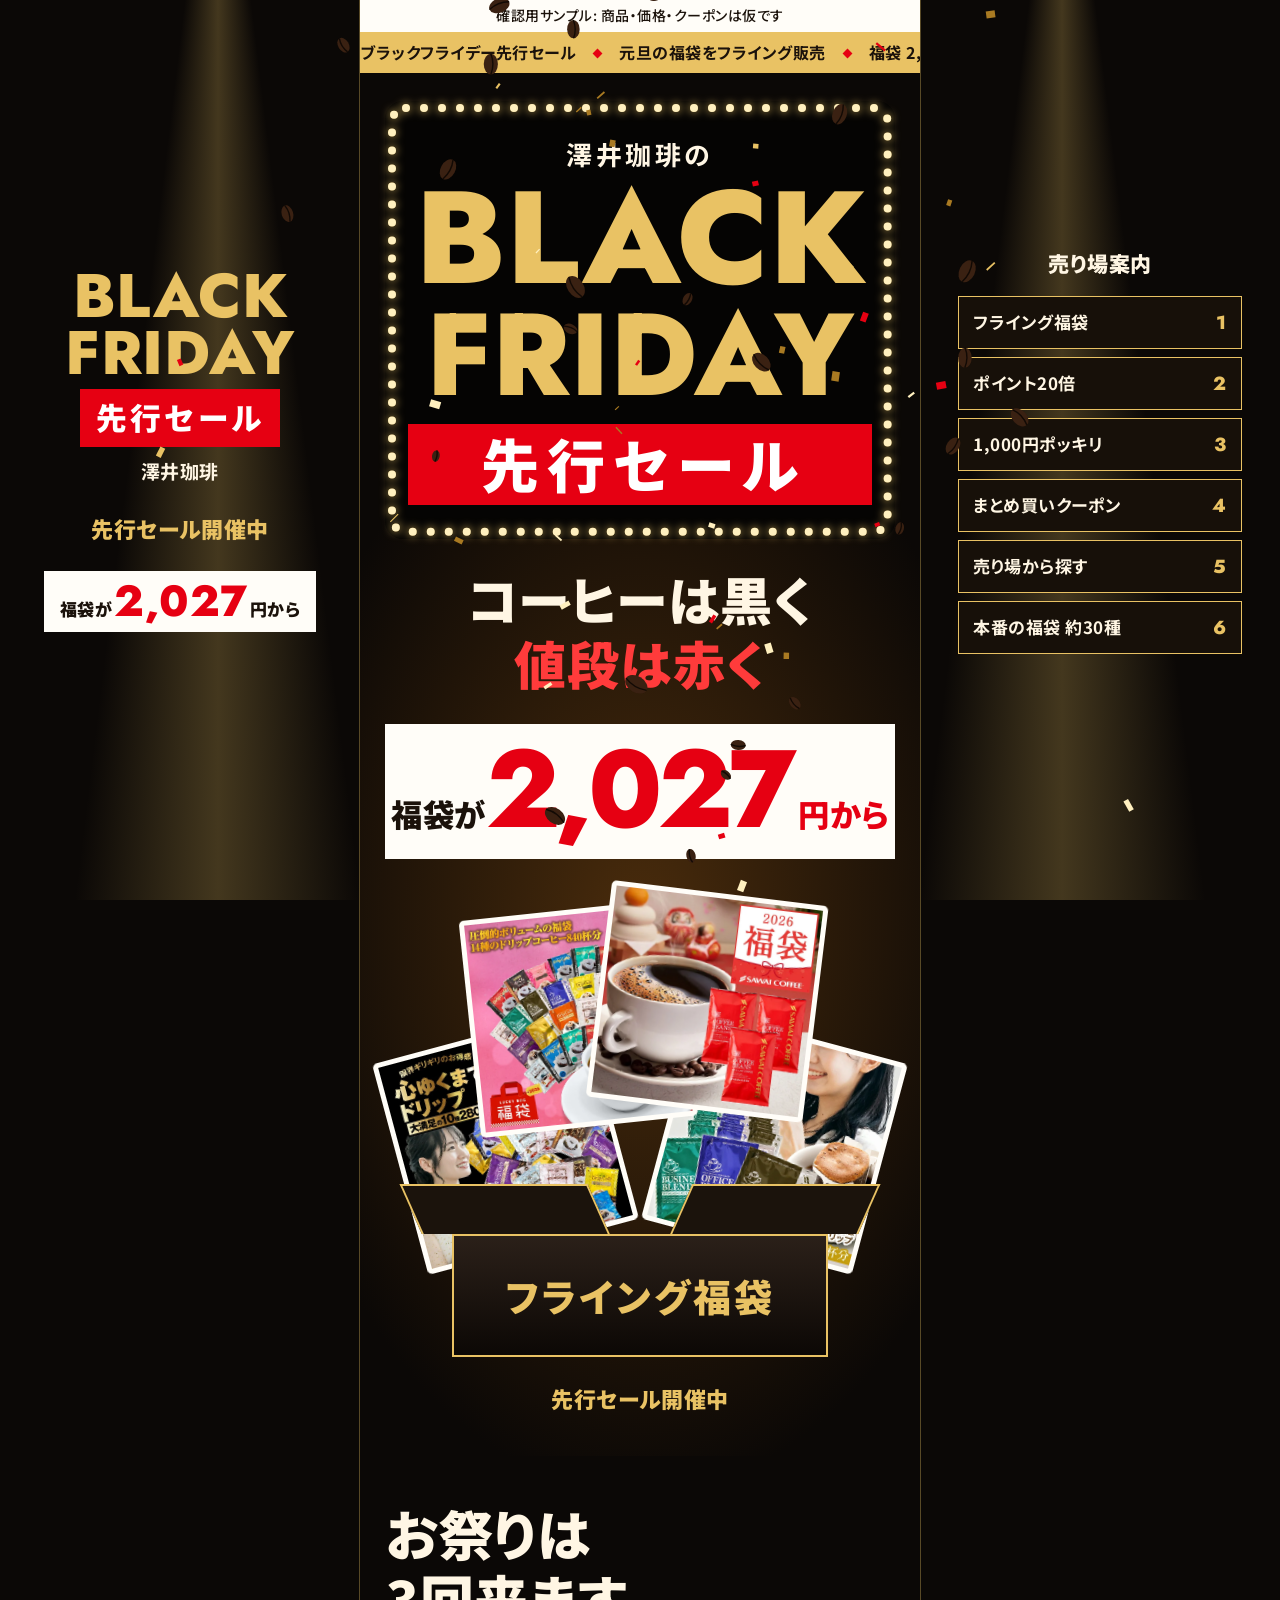
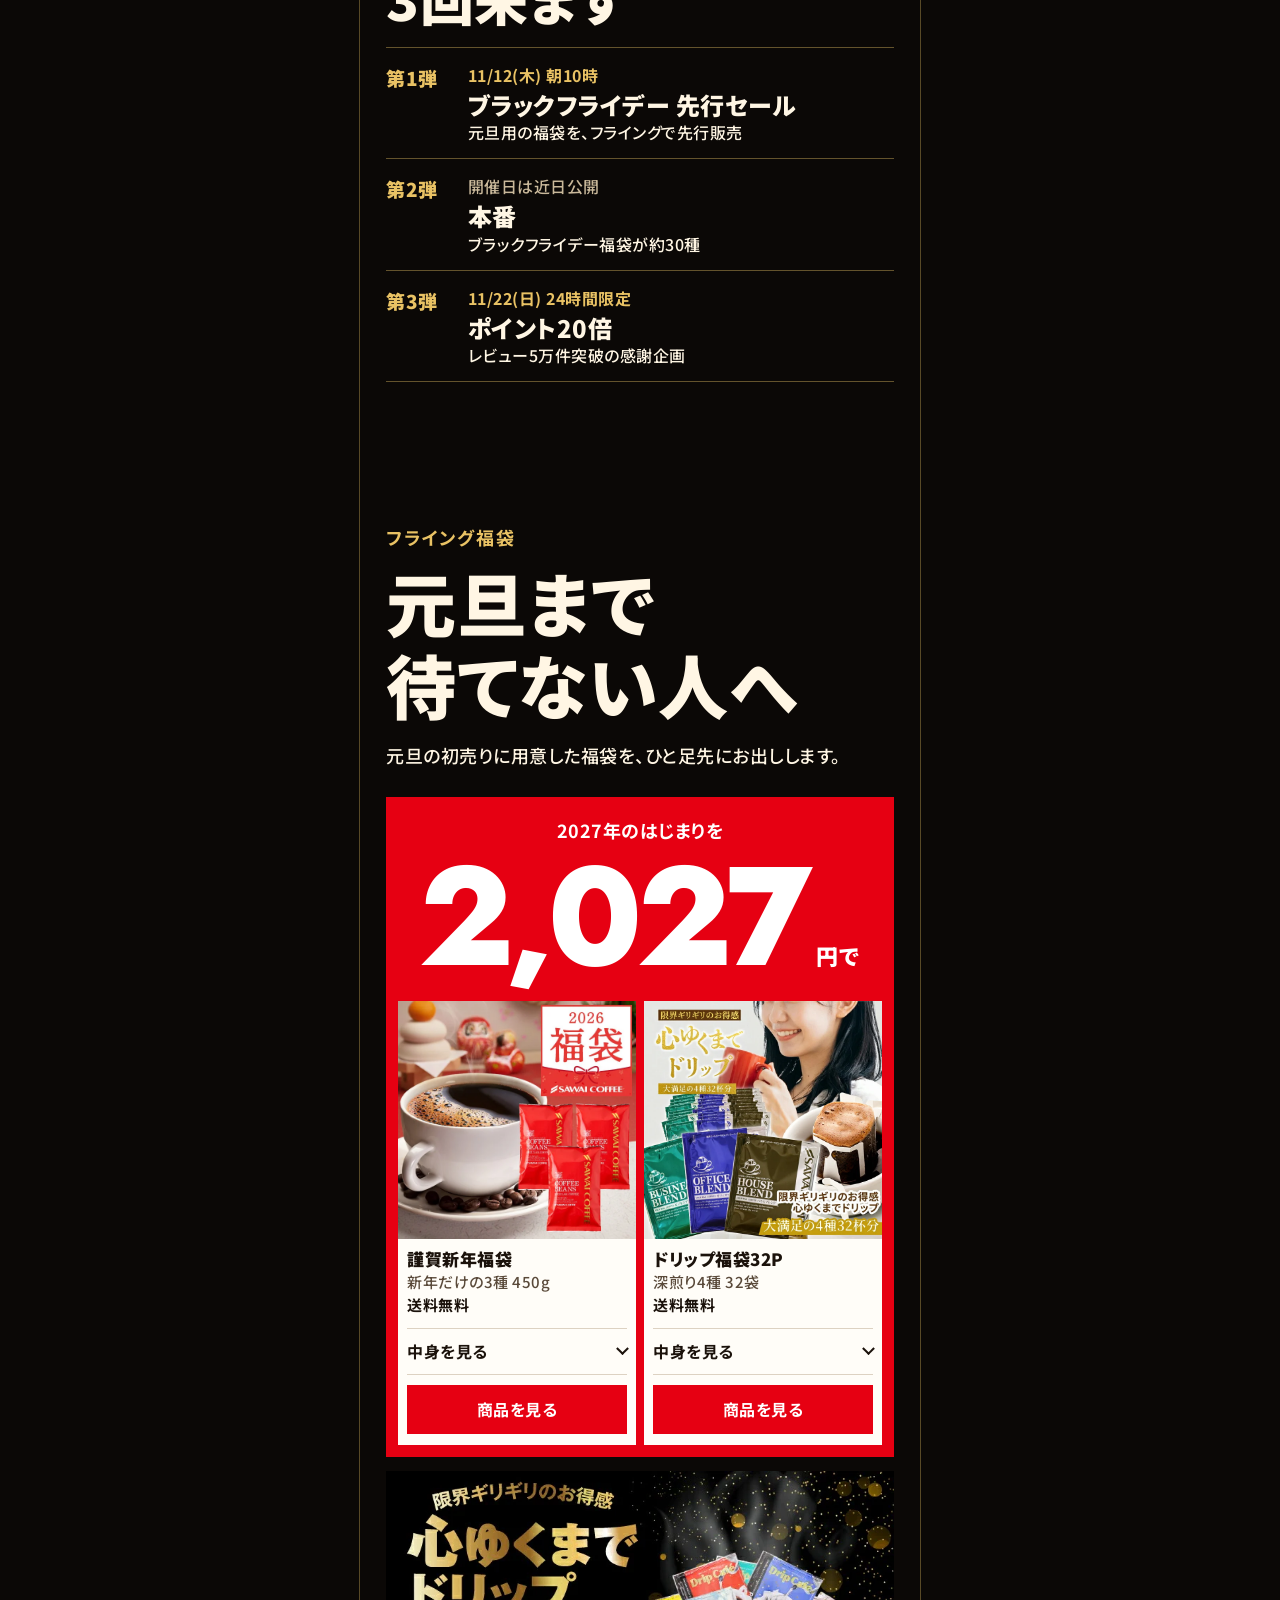
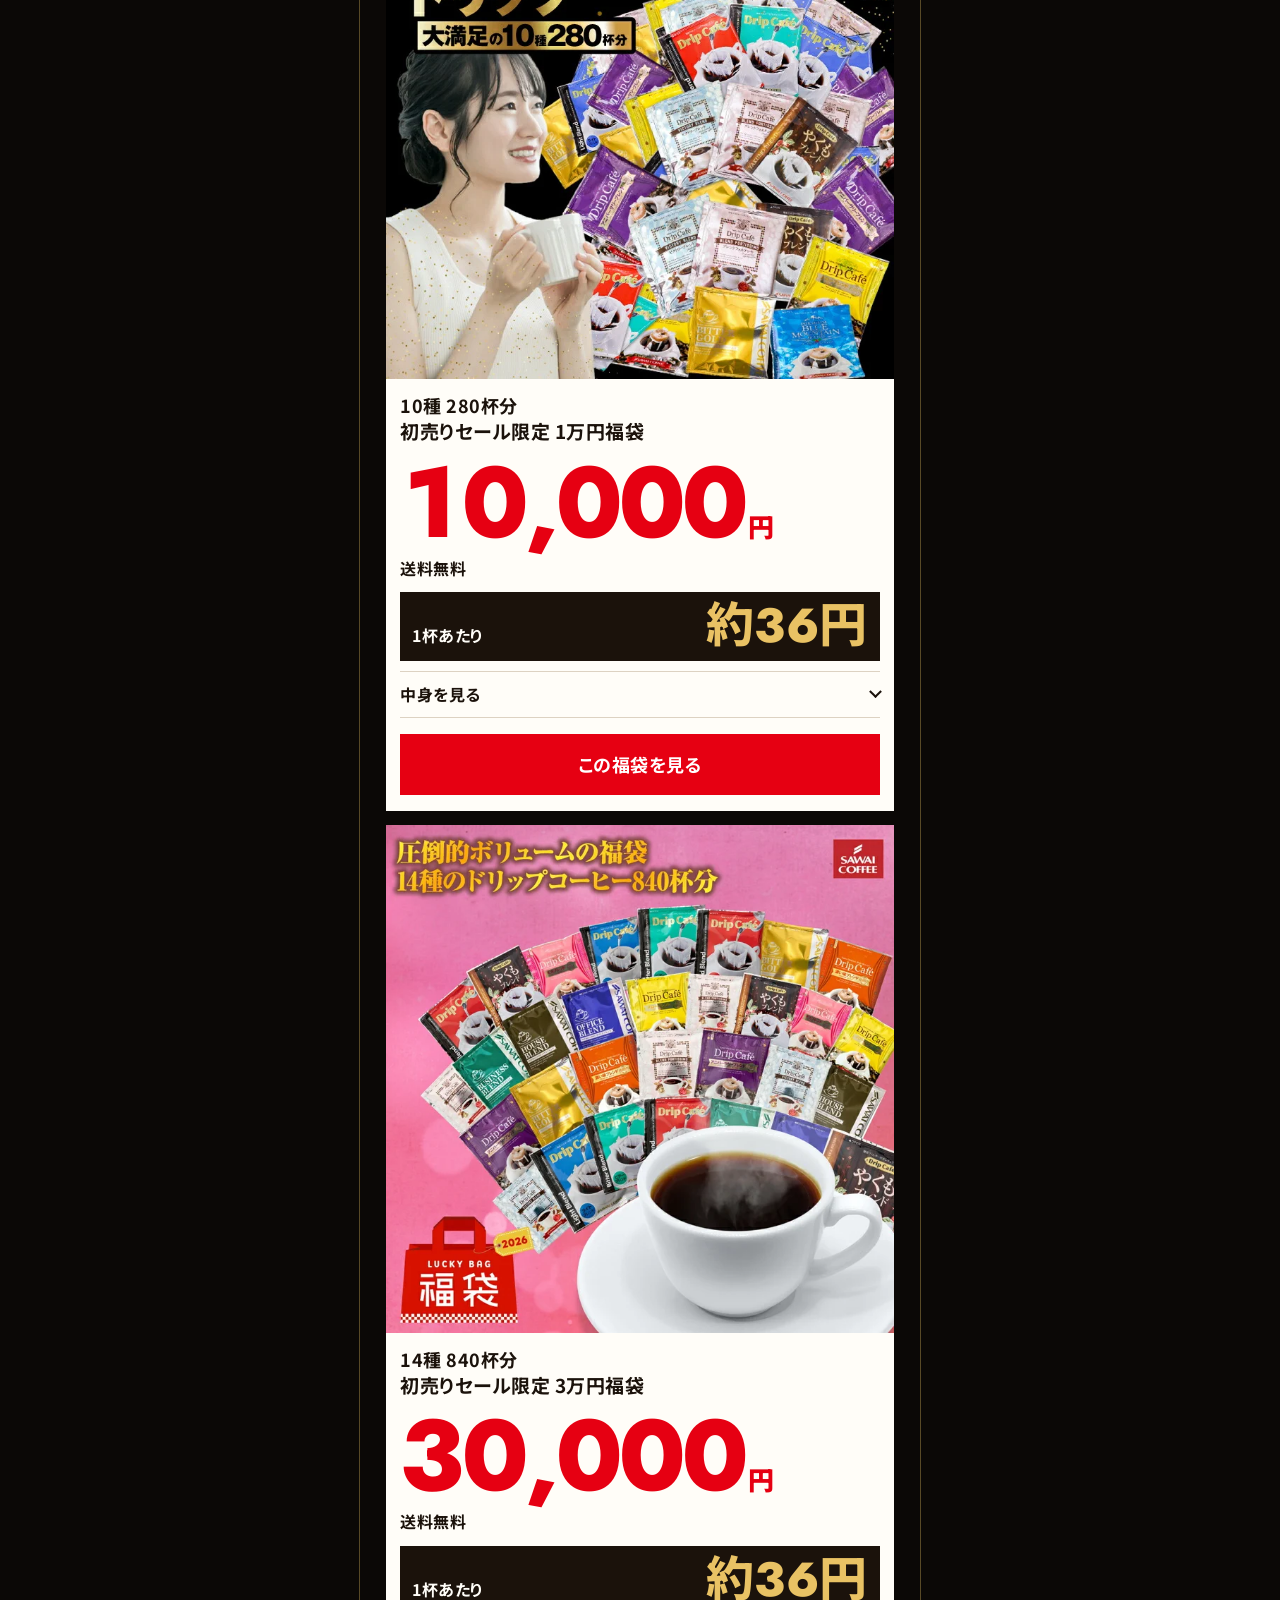
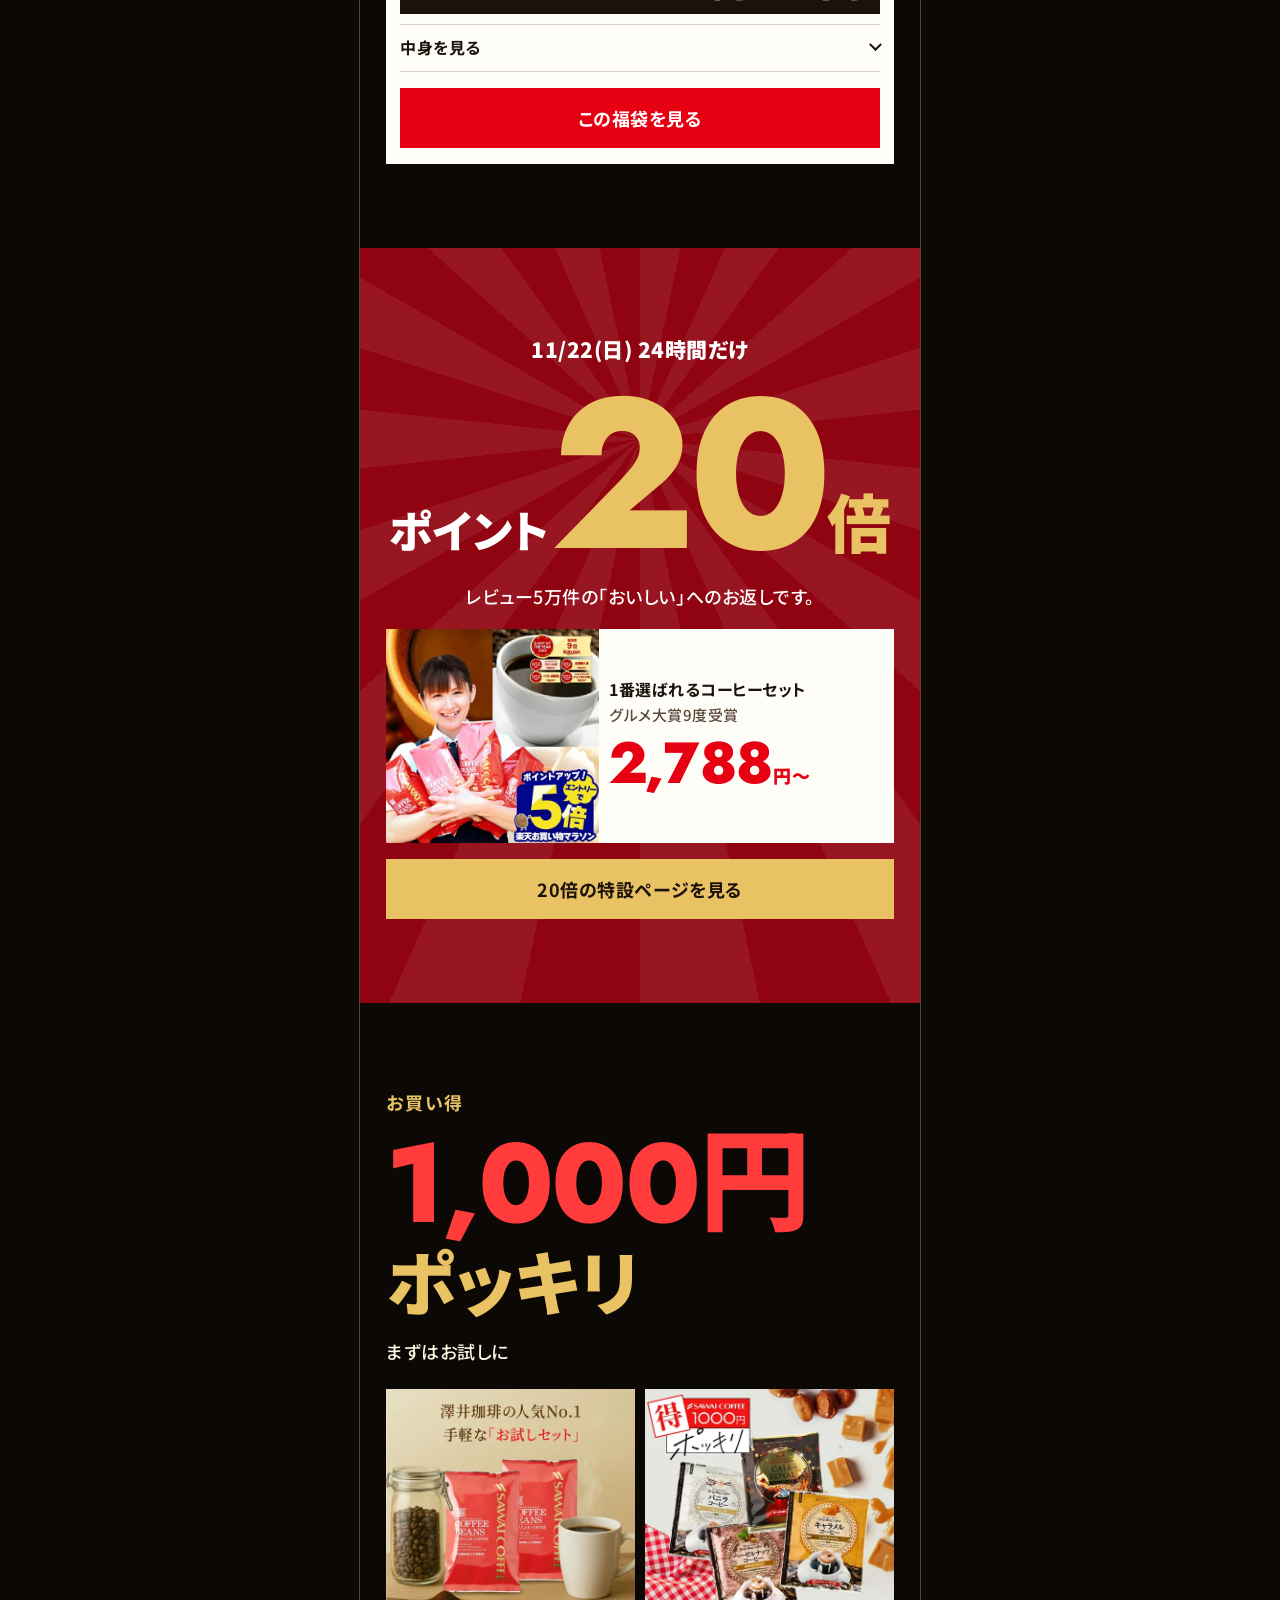
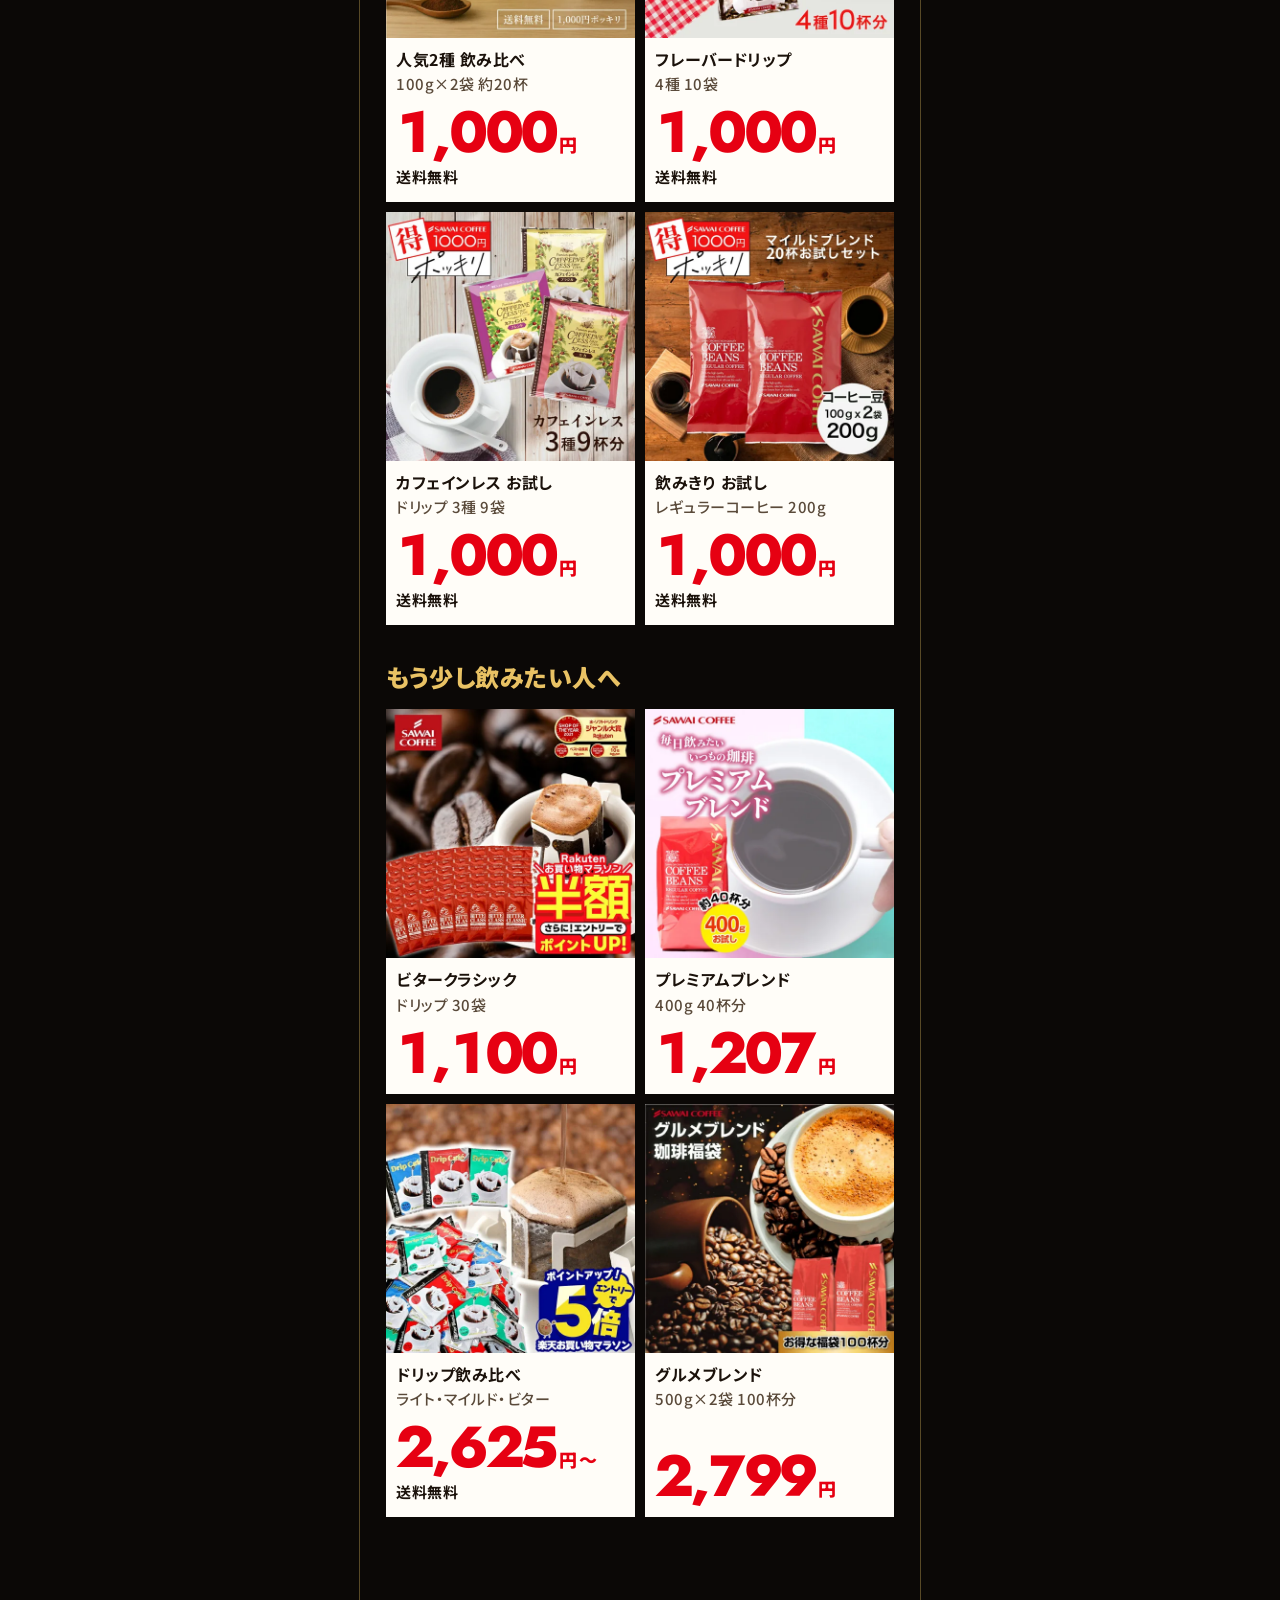
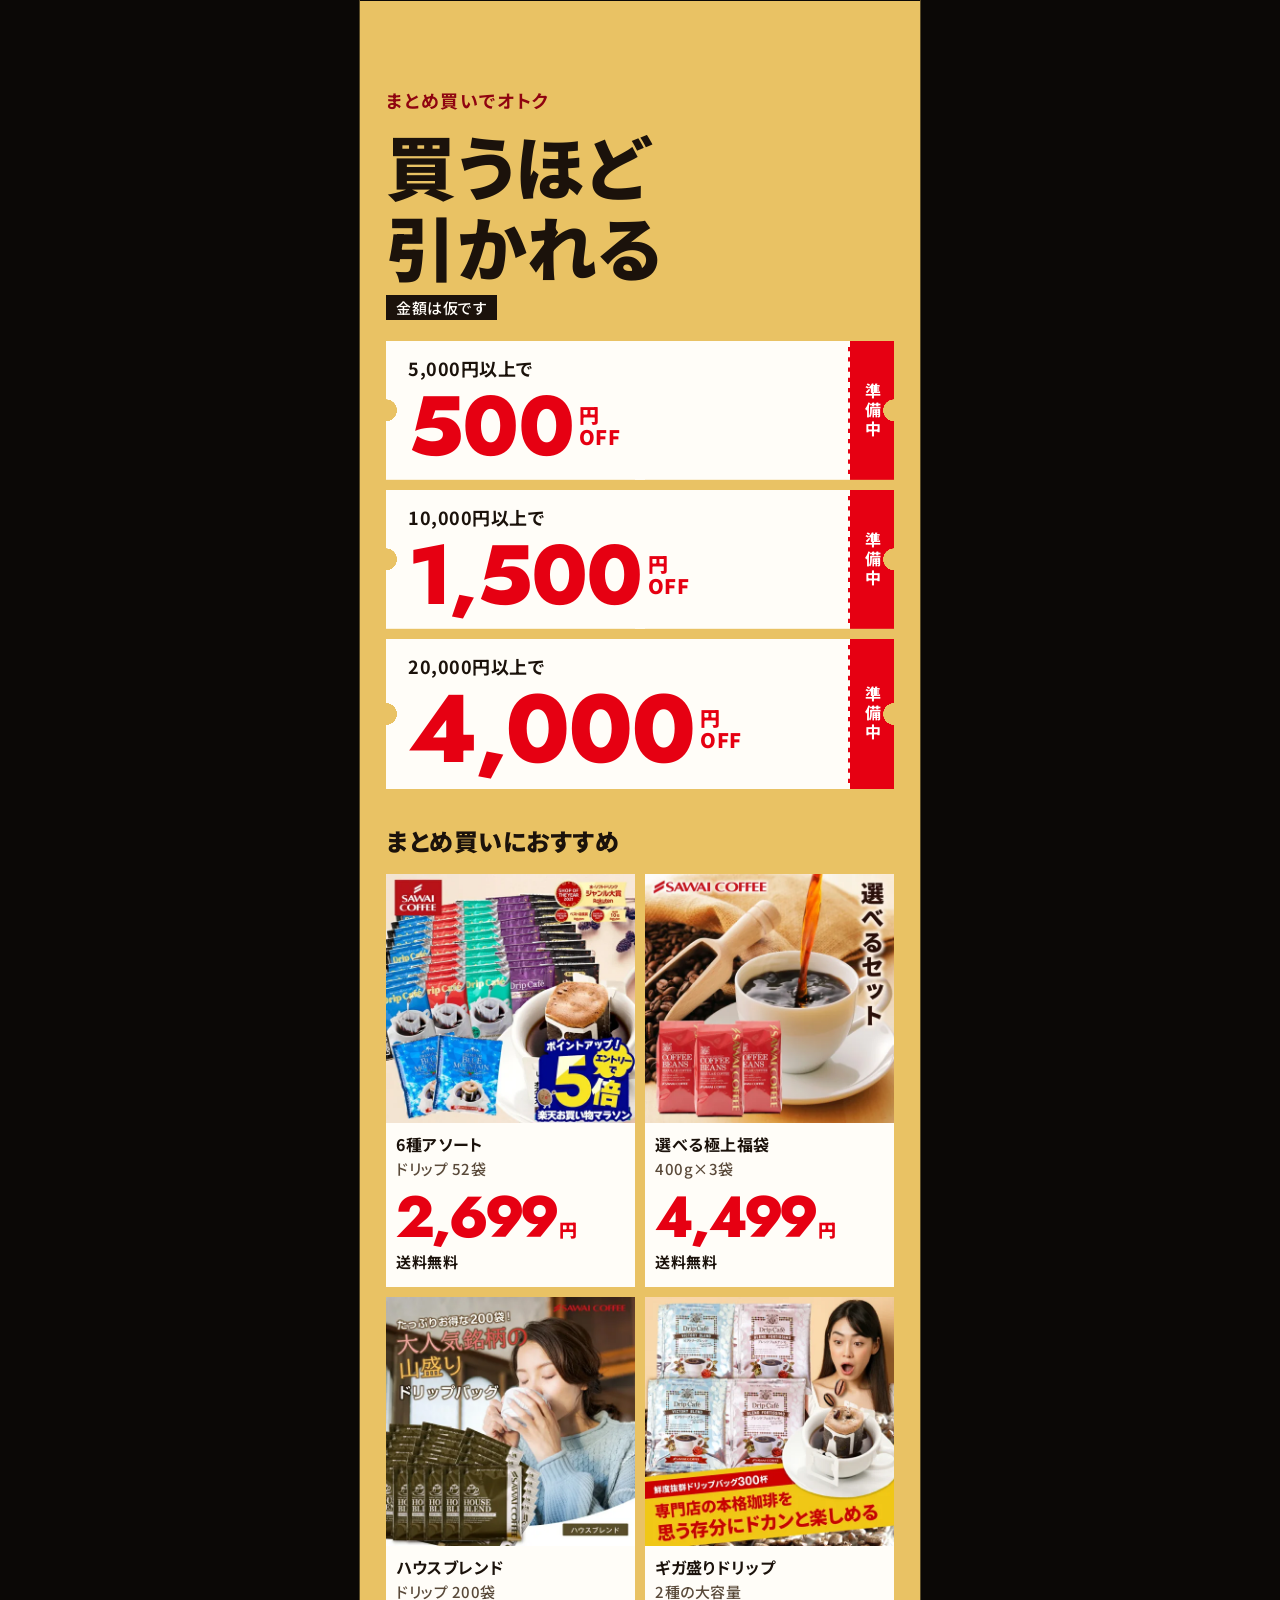
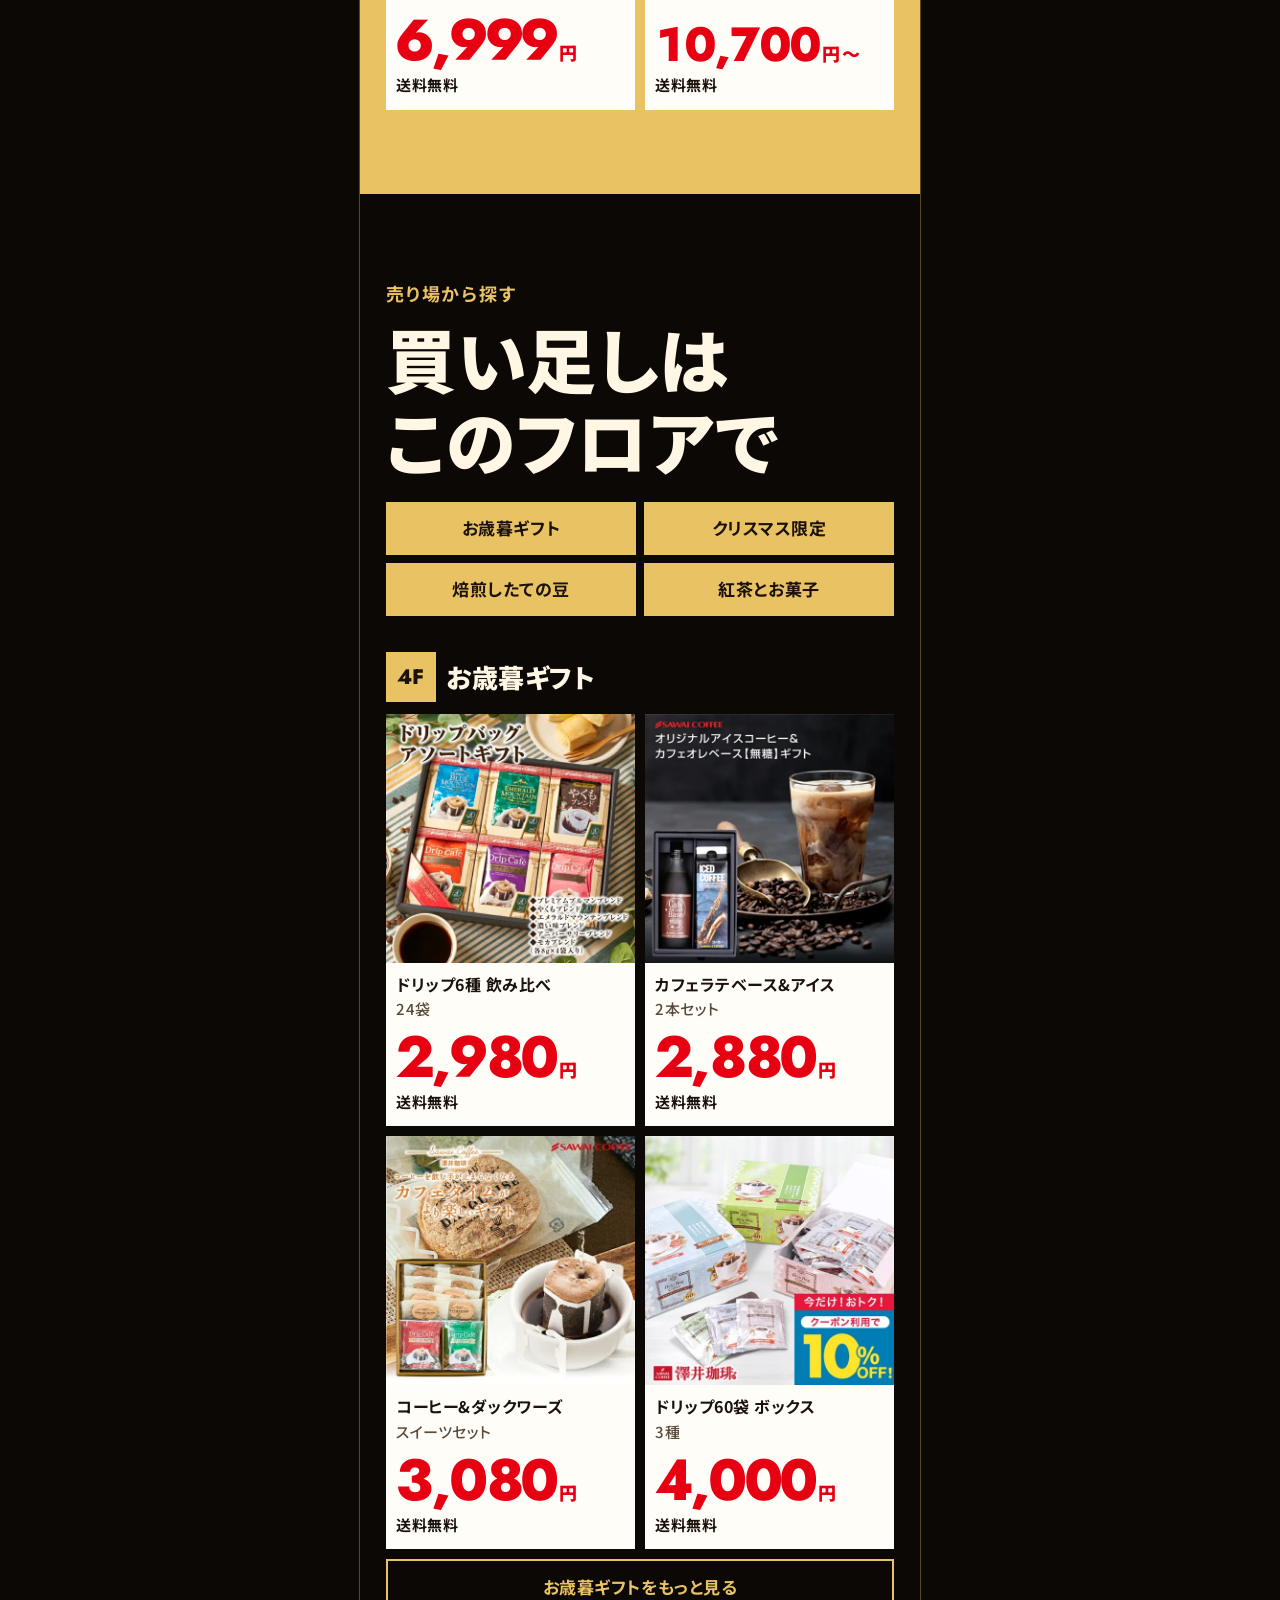
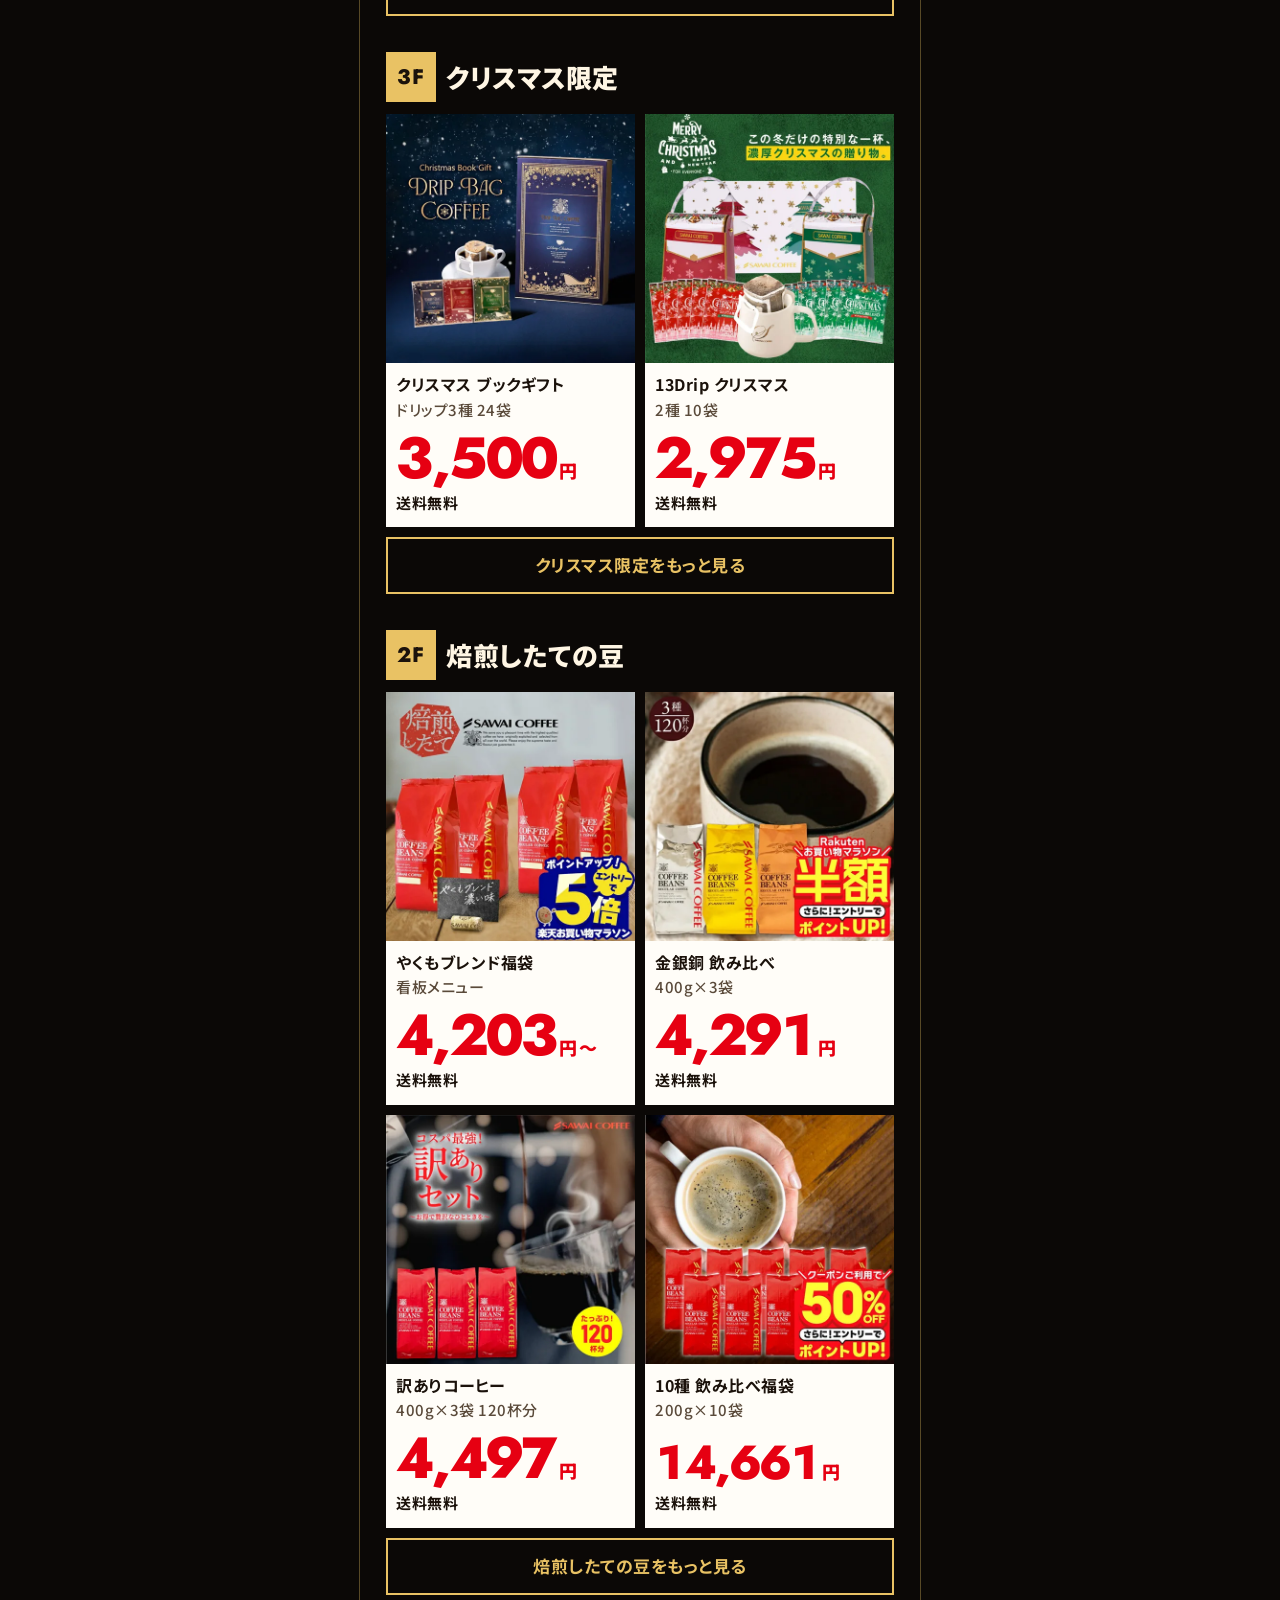
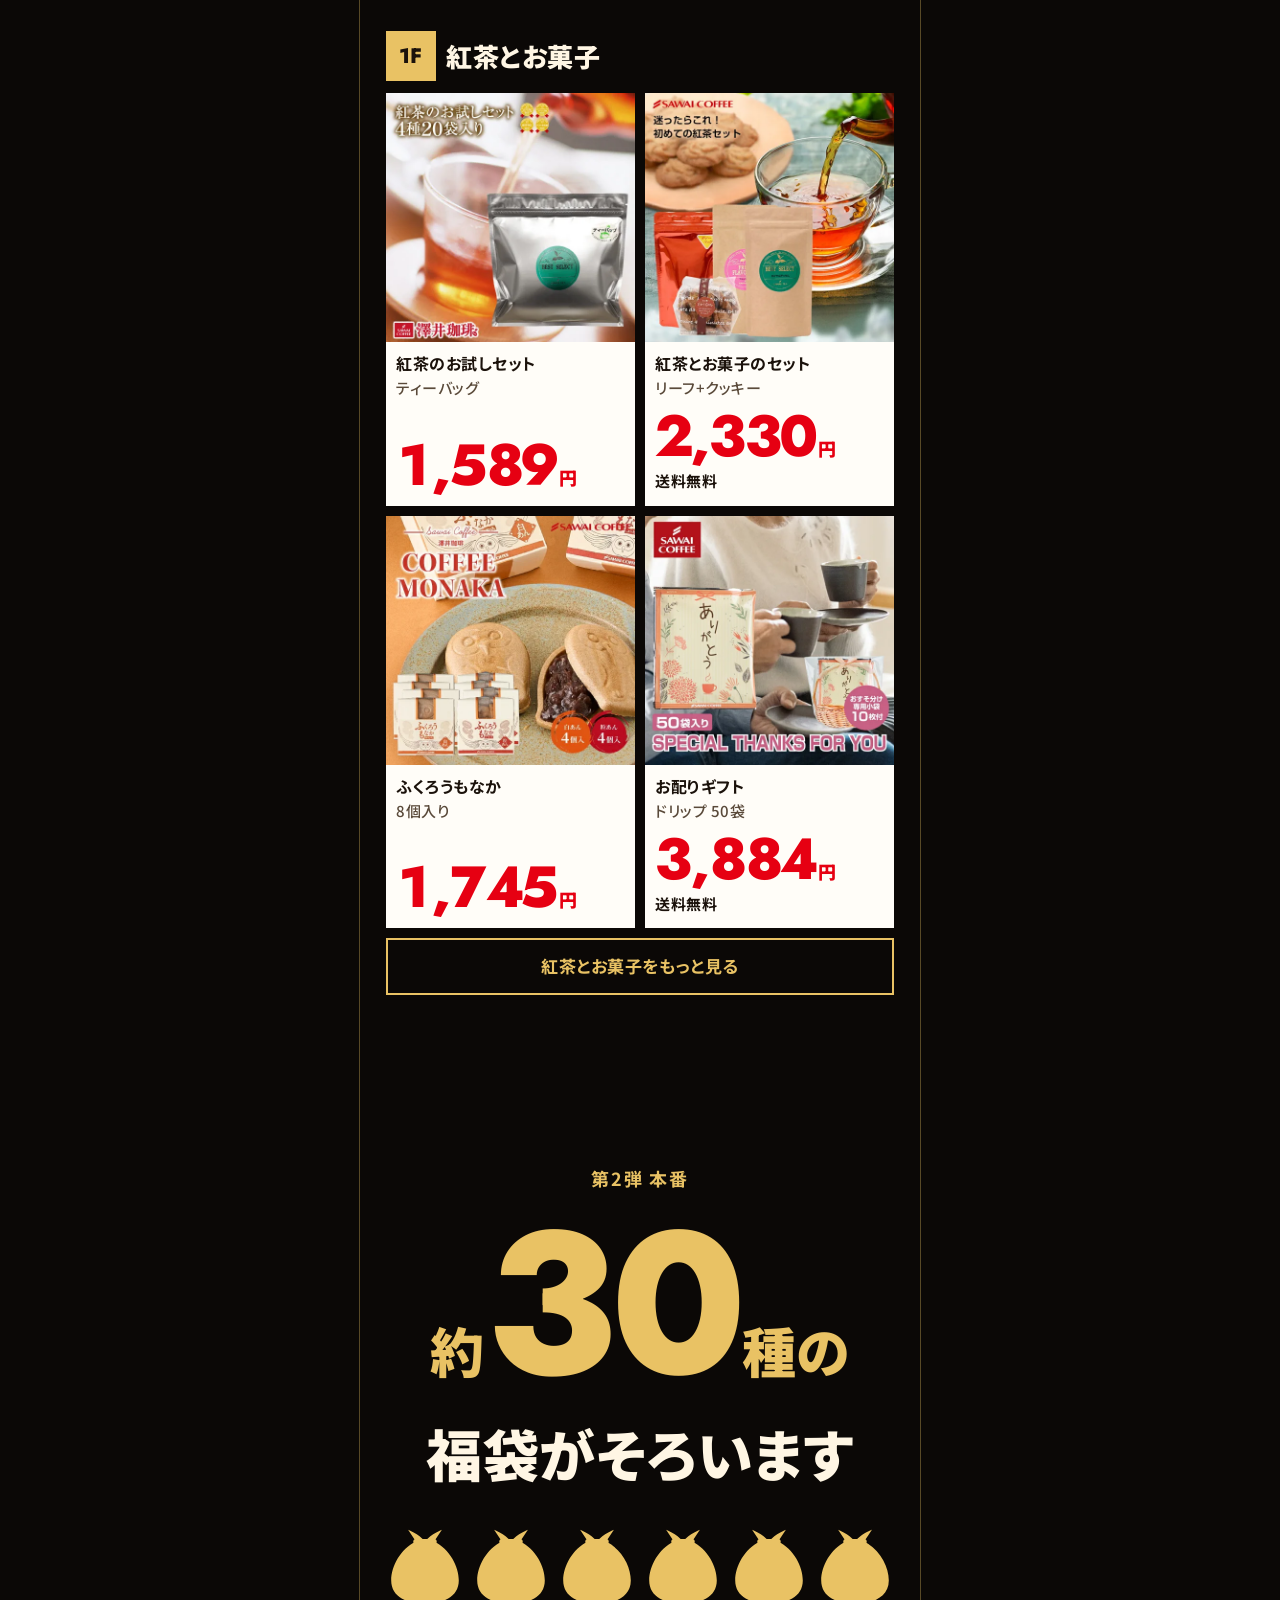
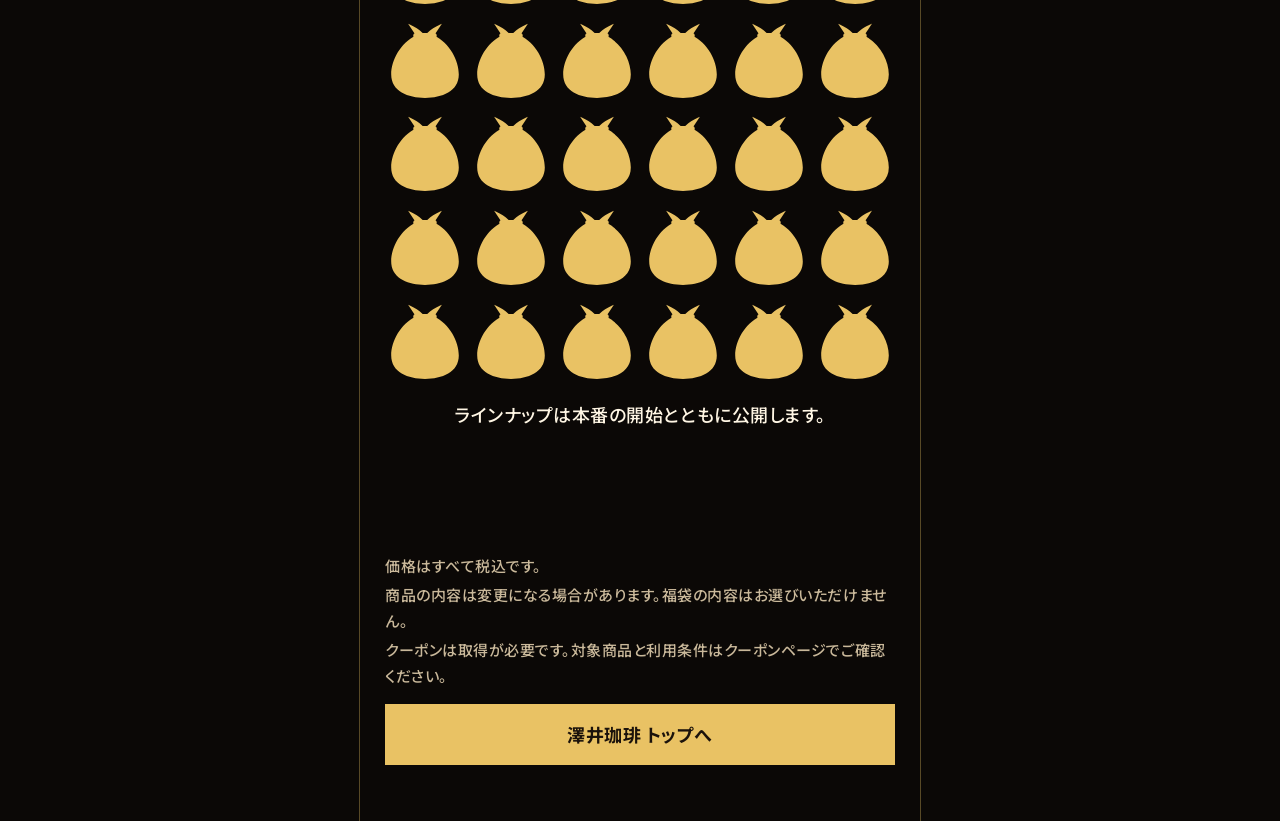
==== commit 2529d756: "feat: show pre-sale label and update catch copy" ====
--- a/index.html
+++ b/index.html
@@ -3,7 +3,7 @@
 <head>
 <meta charset="utf-8">
 <meta name="viewport" content="width=device-width, initial-scale=1">
-<title>澤井珈琲 BLACK FRIDAY</title>
+<title>澤井珈琲 ブラックフライデー先行セール</title>
 <meta name="robots" content="noindex"><!-- 確認用。納品時に削除 -->
 <link rel="preconnect" href="https://fonts.googleapis.com">
 <link rel="preconnect" href="https://fonts.gstatic.com" crossorigin>
--- a/css/bf-core.css
+++ b/css/bf-core.css
@@ -82,8 +82,10 @@
 @keyframes power { 0%,18%,30%,48% { opacity: 0; } 10%,24%,40%,56%,100% { opacity: 1; } }
 @keyframes shine { 0% { background-position: 110% 0; } 45%,100% { background-position: -30% 0; } }
 
+.sign-band { margin-top: 2.6cqw; padding: .6cqw 0 1cqw; background: var(--c-red); color: #fff; font-size: clamp(30px, 10.6cqw, 58px); font-weight: 900; line-height: 1.25; letter-spacing: .14em; text-indent: .14em; }
+
 .fv-catch { margin-top: 5cqw; font-size: clamp(30px, 9.4cqw, 52px); font-weight: 900; line-height: 1.24; letter-spacing: .02em; }
-.fv-catch .ln:first-child { font-size: .72em; font-weight: 700; }
+.fv-catch .ln:last-child { color: var(--c-red-on-dark); }
 
 /* 箱から飛び出す福袋 */
 .burst { position: relative; height: 84cqw; margin-top: 5cqw; }
@@ -194,7 +196,7 @@
 .sch:last-child { border-bottom: 1px solid rgba(233,194,100,.4); }
 .sch-no { grid-row: span 3; font-size: 19px; font-weight: 900; color: var(--c-gold); }
 .sch-when { font-size: 16px; color: var(--c-muted); }
-.sch-head { font-size: 24px; font-weight: 900; line-height: 1.3; }
+.sch-head { font-size: 24px; font-weight: 900; line-height: 1.3; word-break: keep-all; }
 .sch-body { font-size: 16px; line-height: 1.5; }
 .sch.is-on .sch-when { color: var(--c-gold); font-weight: 700; }
 
@@ -239,7 +241,7 @@
 
 /* お買い得 */
 .poki { color: var(--c-gold); }
-.poki .ln:first-child { font: 800 clamp(60px, 21cqw, 112px)/1 var(--font-num); color: #ff3b3b; letter-spacing: -.02em; }
+.poki .ln:first-child { font: 800 clamp(60px, 21cqw, 112px)/1 var(--font-num); color: var(--c-red-on-dark); letter-spacing: -.02em; }
 .bargain .grid { margin-top: 22px; }
 .bargain .sub-head { color: var(--c-gold); margin-bottom: -10px; }
 
@@ -300,6 +302,7 @@
   .rail-l { left: 0; }
   .rail-r { right: 0; }
   .rail-sign { font: 800 clamp(40px, 4.8vw, 72px)/.92 var(--font-num); color: var(--c-gold); text-align: center; }
+  .rail-band { margin-top: 8px; padding: 2px 16px 4px; background: var(--c-red); color: #fff; font-size: clamp(22px, 2.4vw, 34px); font-weight: 900; letter-spacing: .1em; white-space: nowrap; }
   .rail-shop { margin-top: 8px; font-size: 19px; font-weight: 700; color: var(--c-on-dark); }
   .rail .count { text-align: center; margin-top: 22px; }
   .rail .count-num b { font-size: clamp(24px, 2.2vw, 34px); }
--- a/css/theme-sawai.css
+++ b/css/theme-sawai.css
@@ -10,6 +10,7 @@
   --c-gold-light: #fff0bf; /* 金グラデのハイライト */
   --c-gold-deep: #a97a22;  /* 金グラデの影 */
   --c-red: #e60012;        /* 価格の赤。白地で使う */
+  --c-red-on-dark: #ff3b3b; /* 黒地に載せる赤 */
   --c-red-deep: #8f0410;   /* 帯・赤ゾーンの面 */
   --c-paper: #fffdf8;      /* 商品カード・値札の白 */
   --c-ink: #1b120b;        /* 明るい面に載せる文字 */
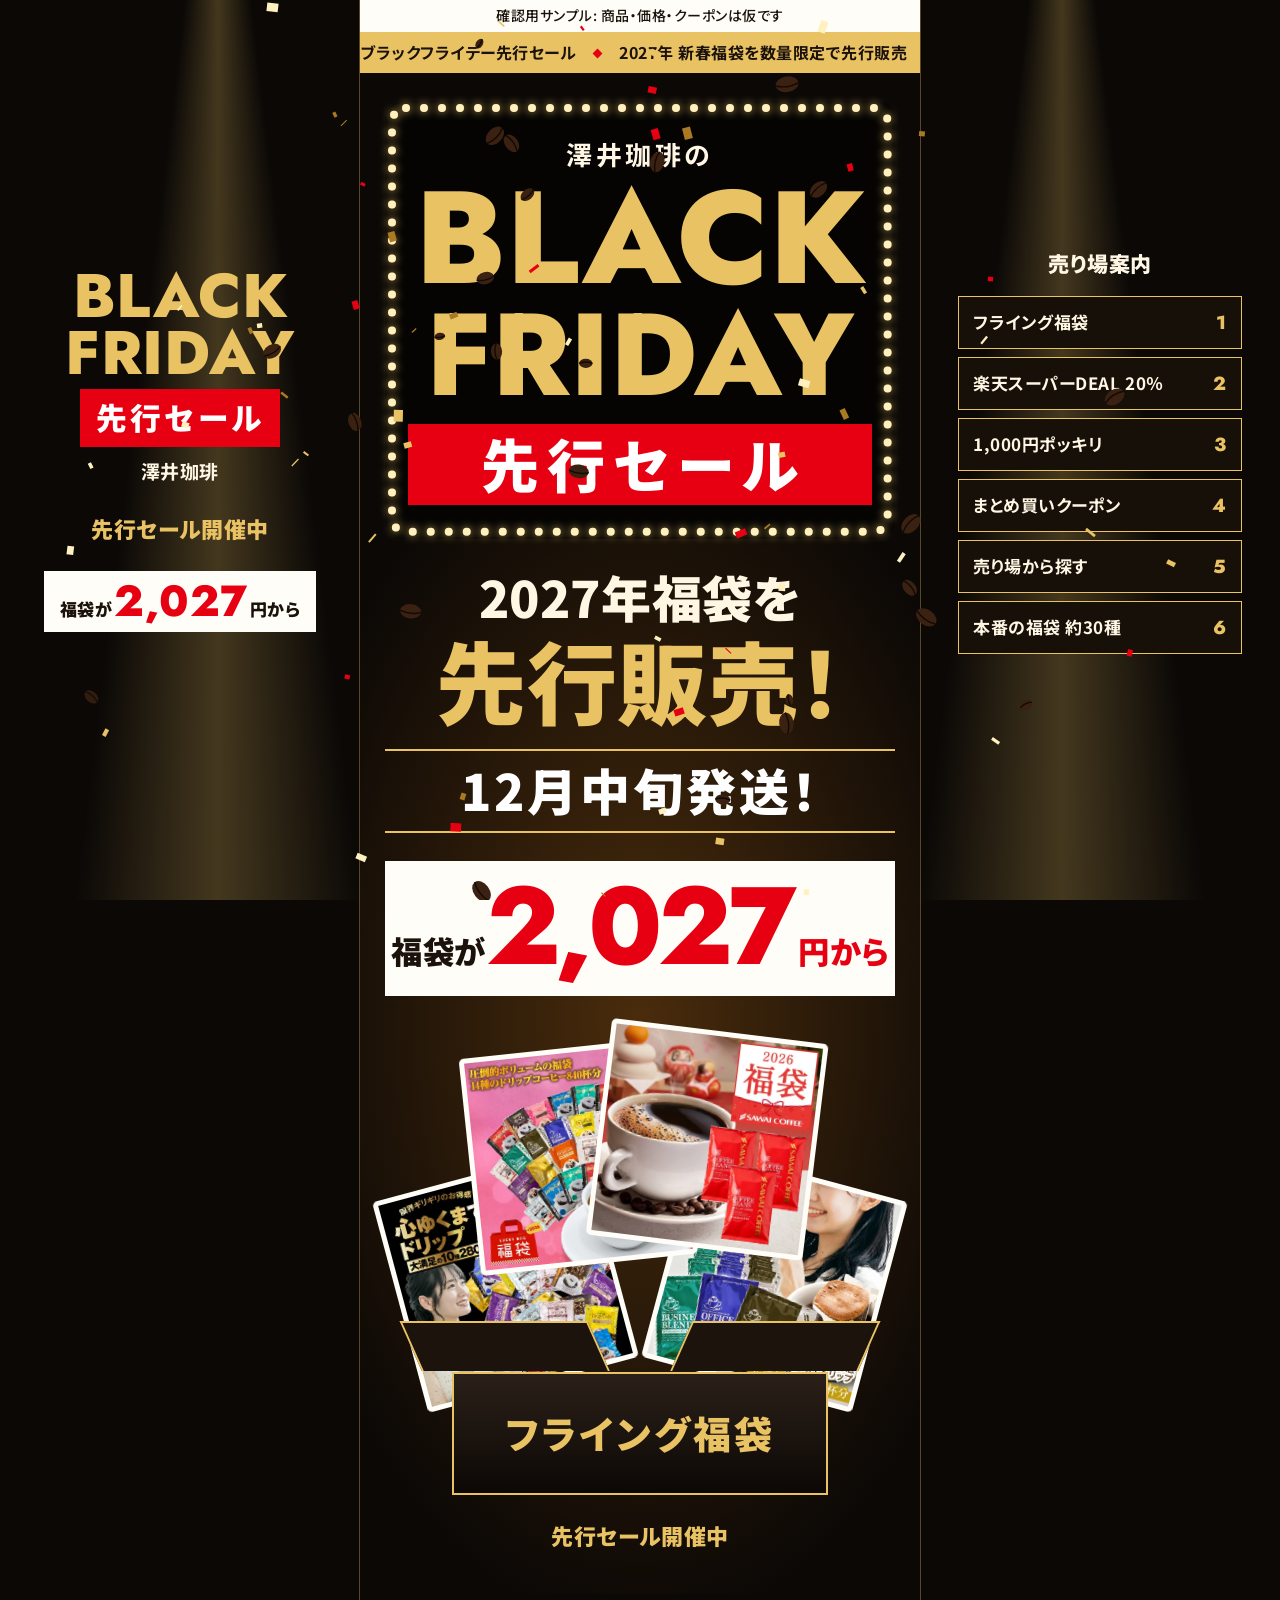
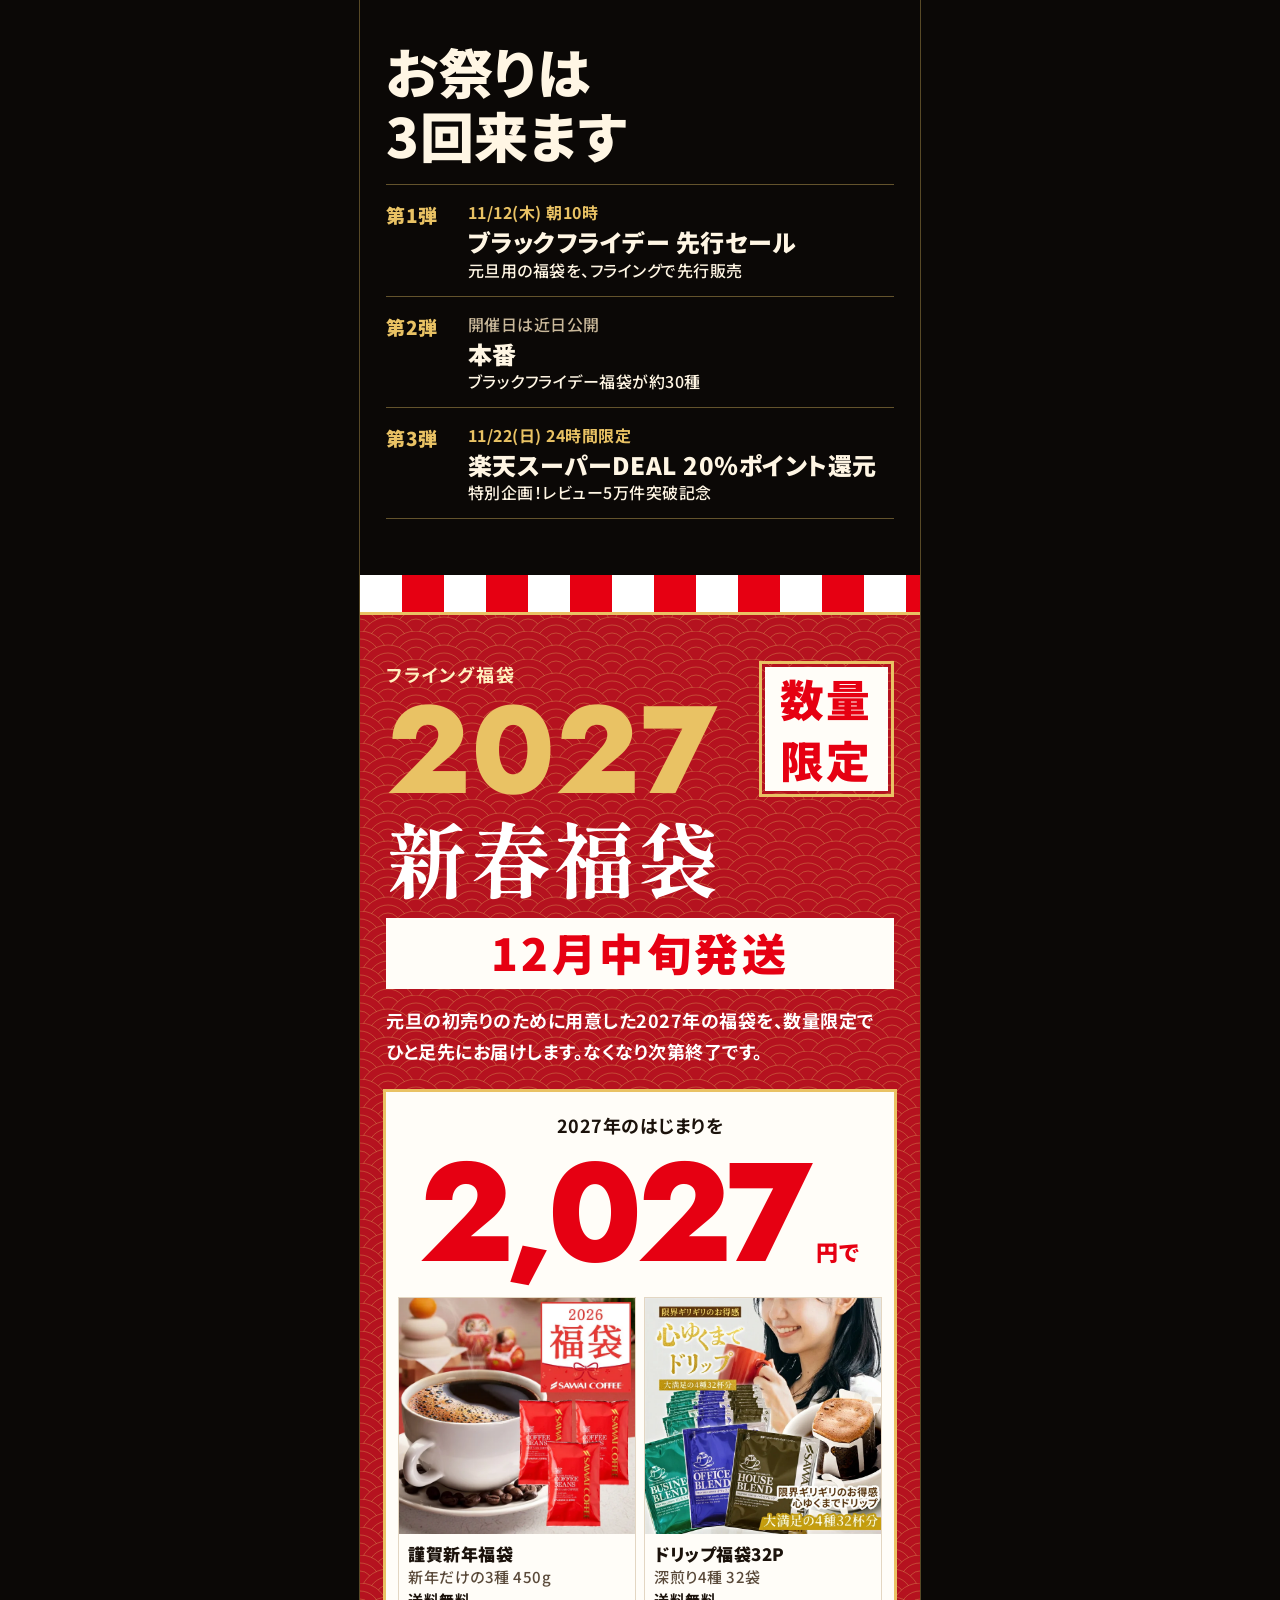
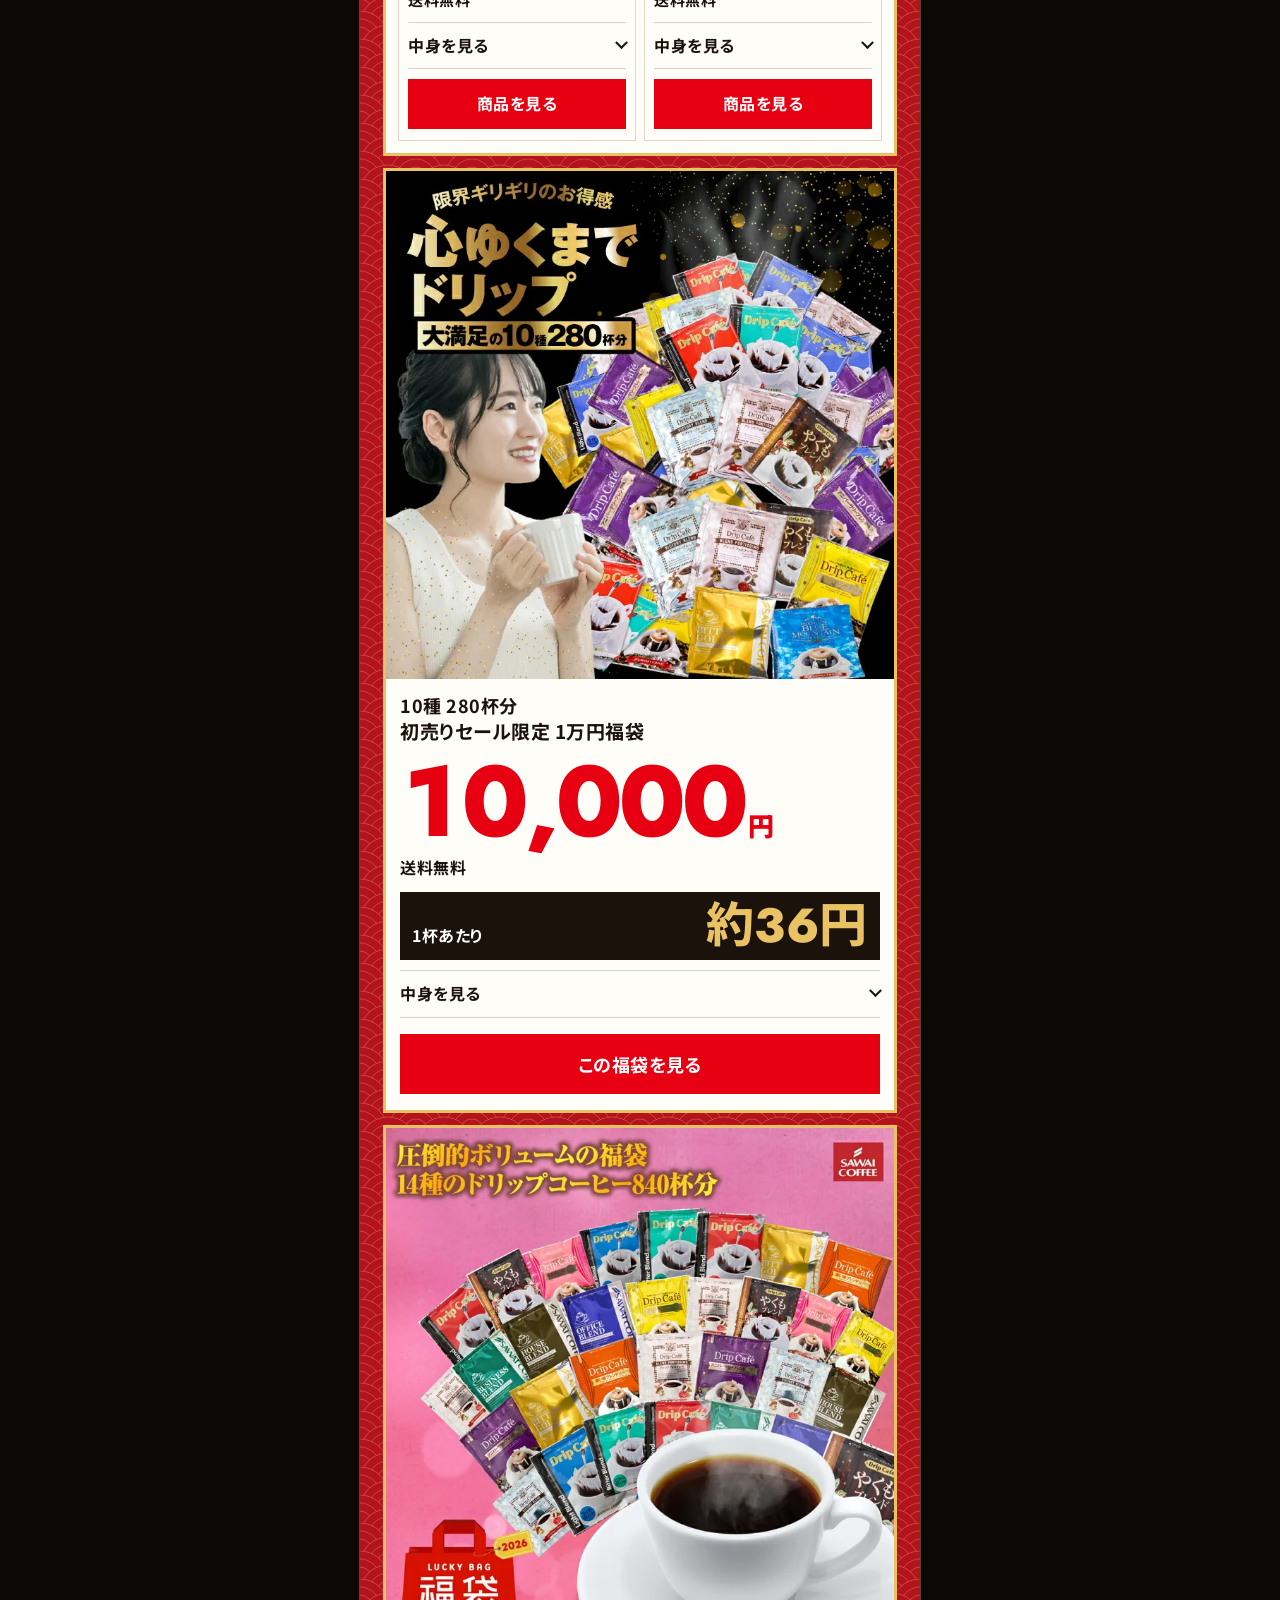
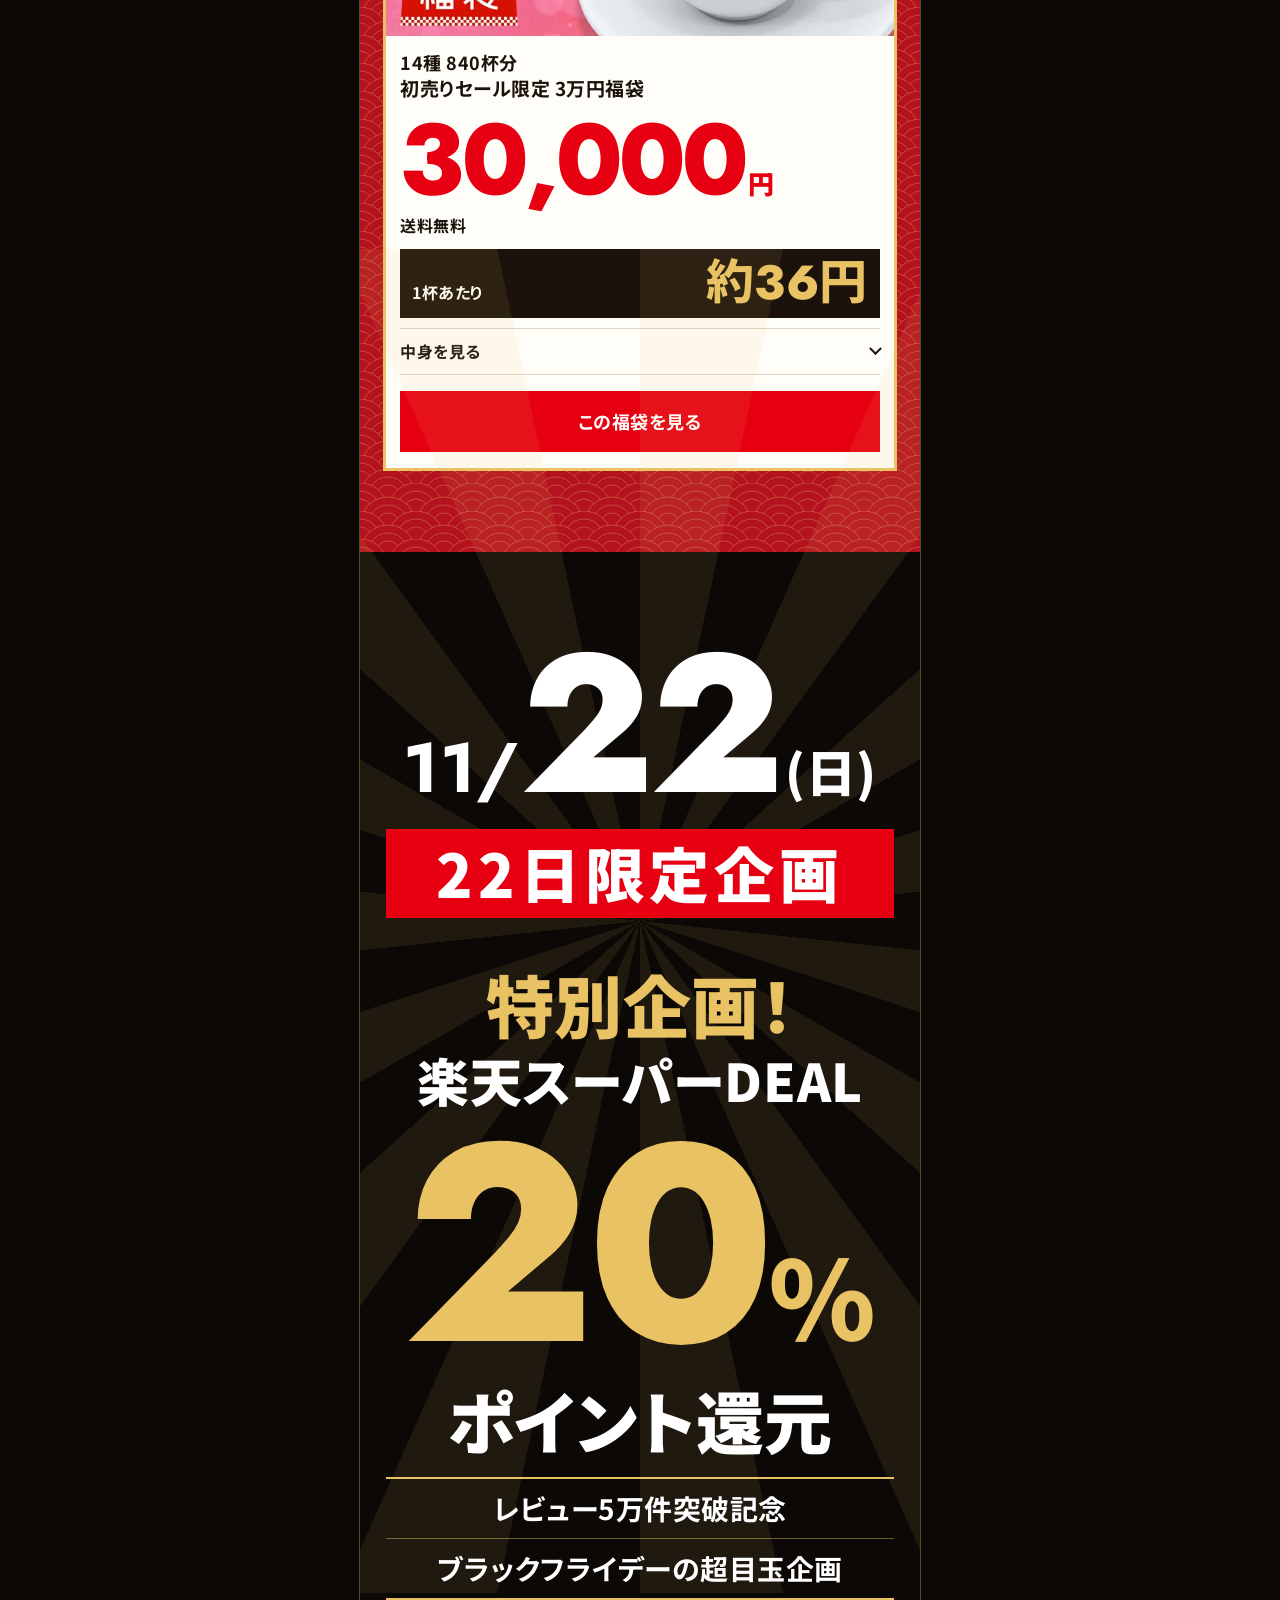
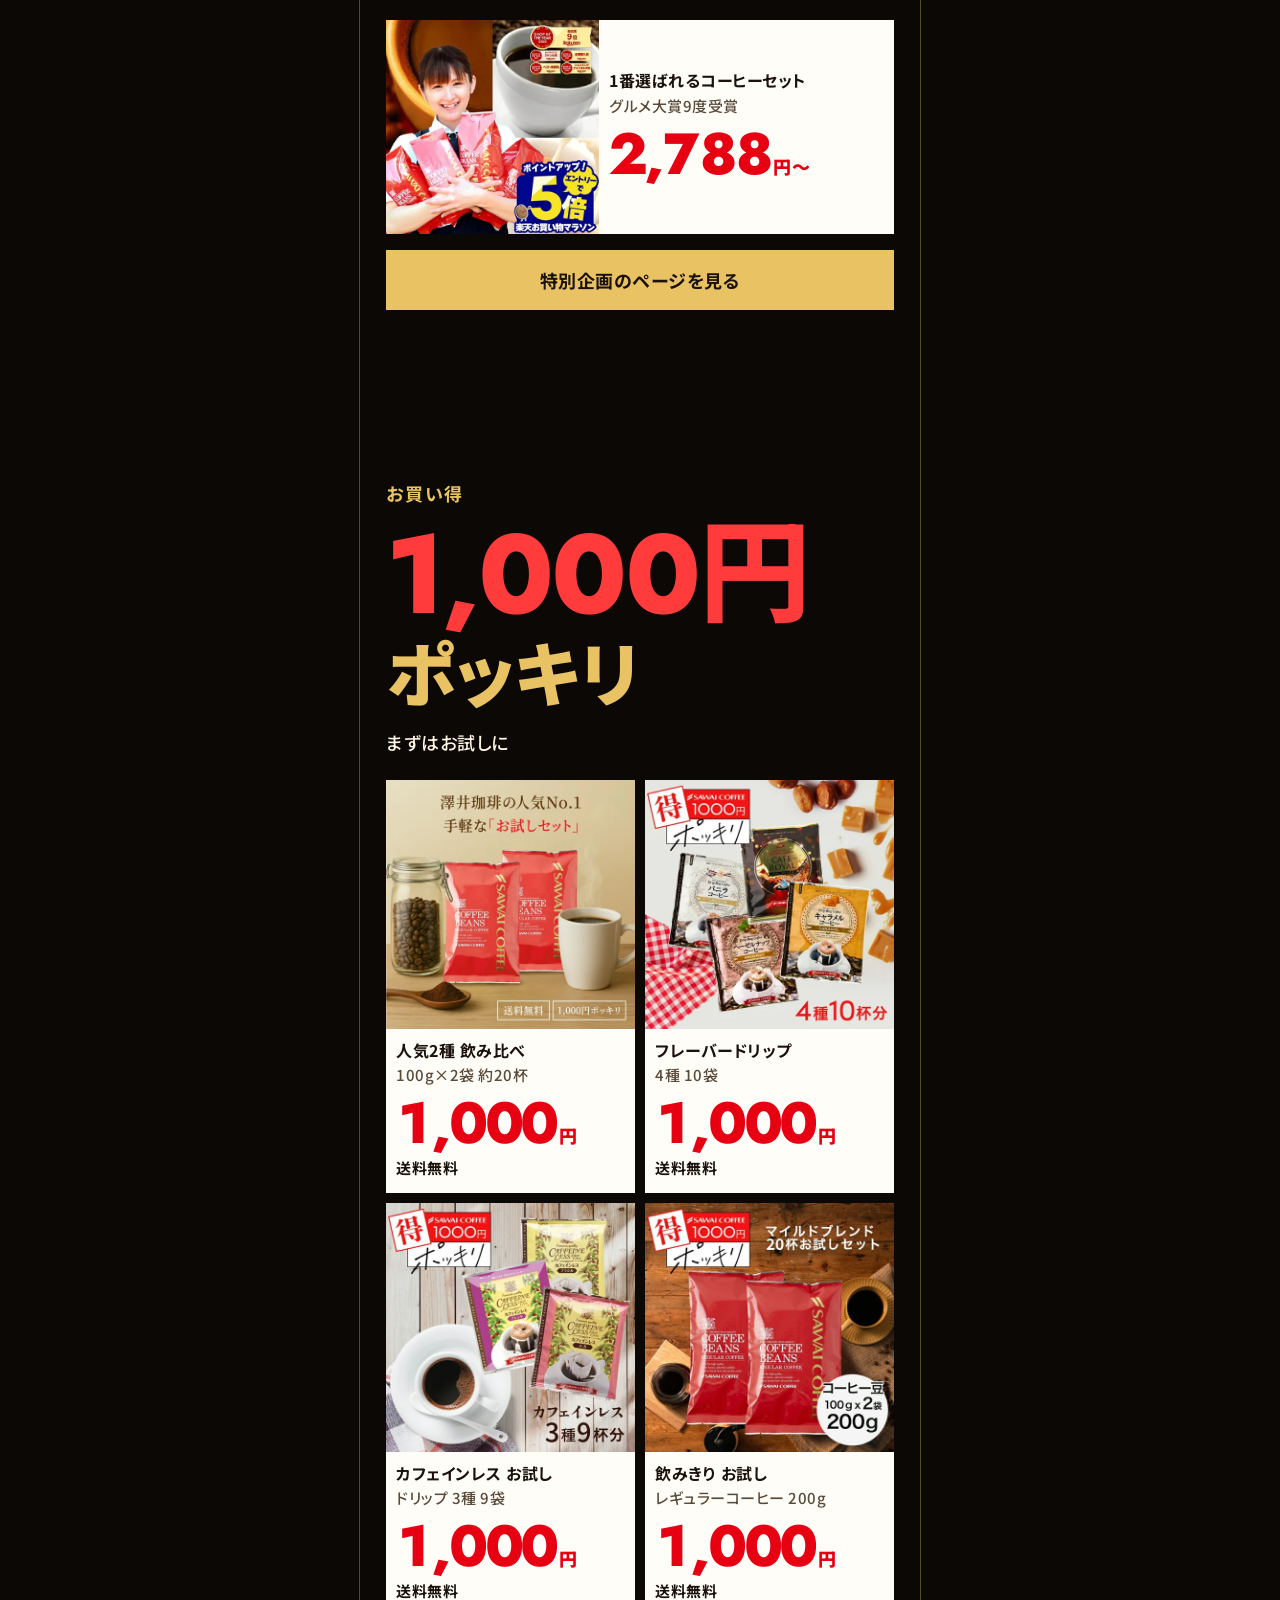
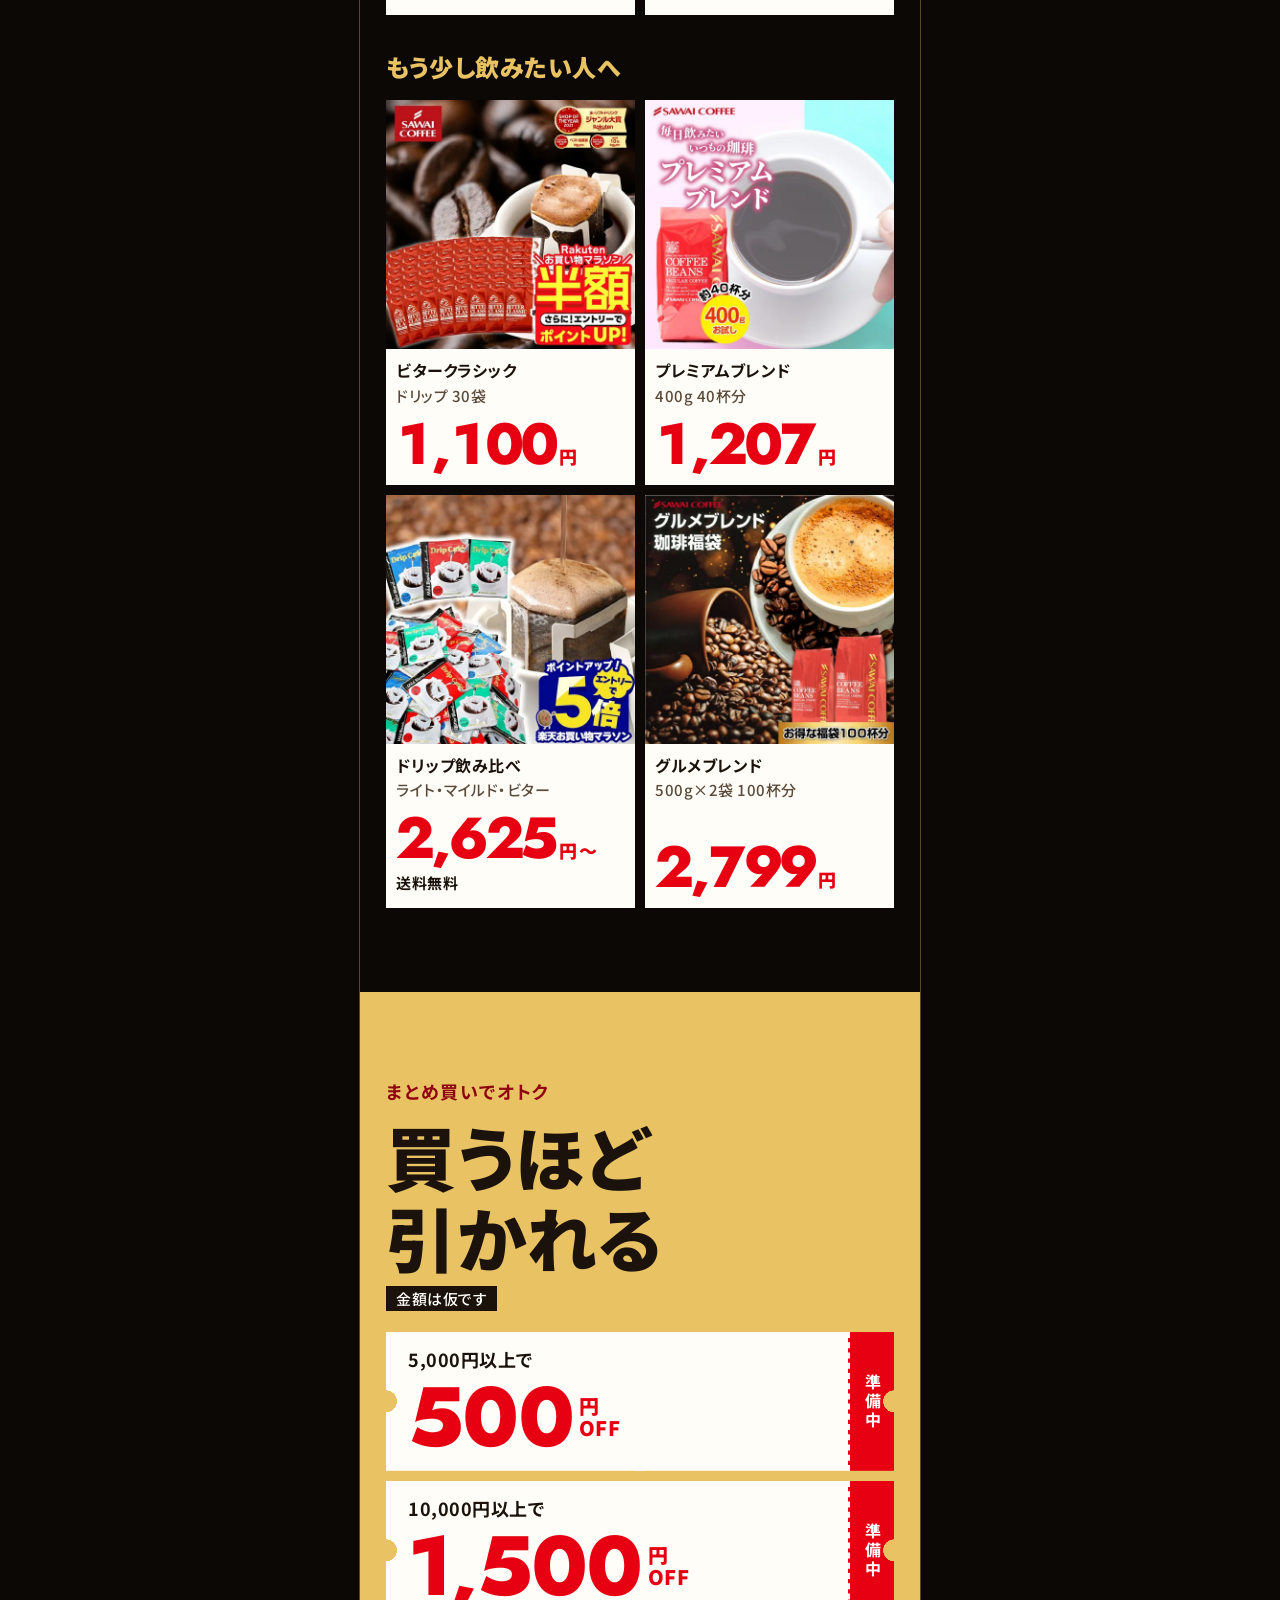
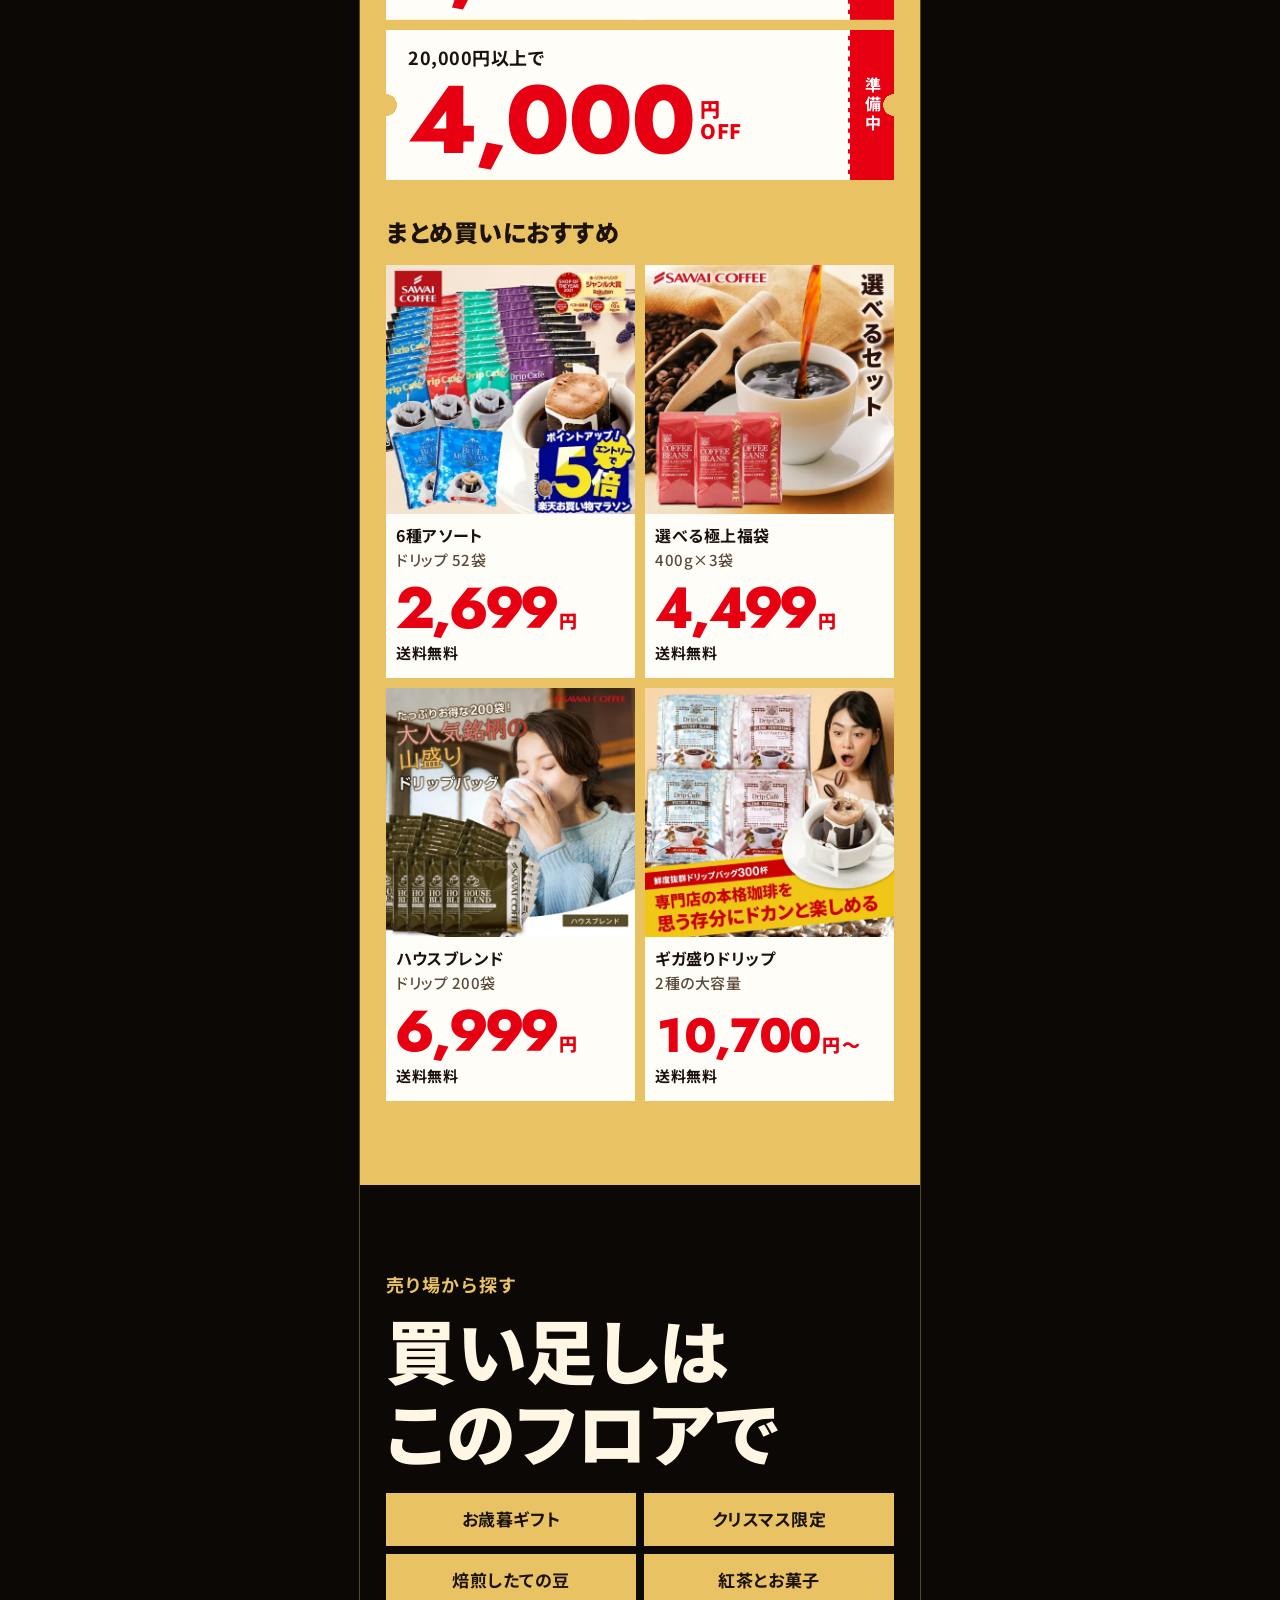
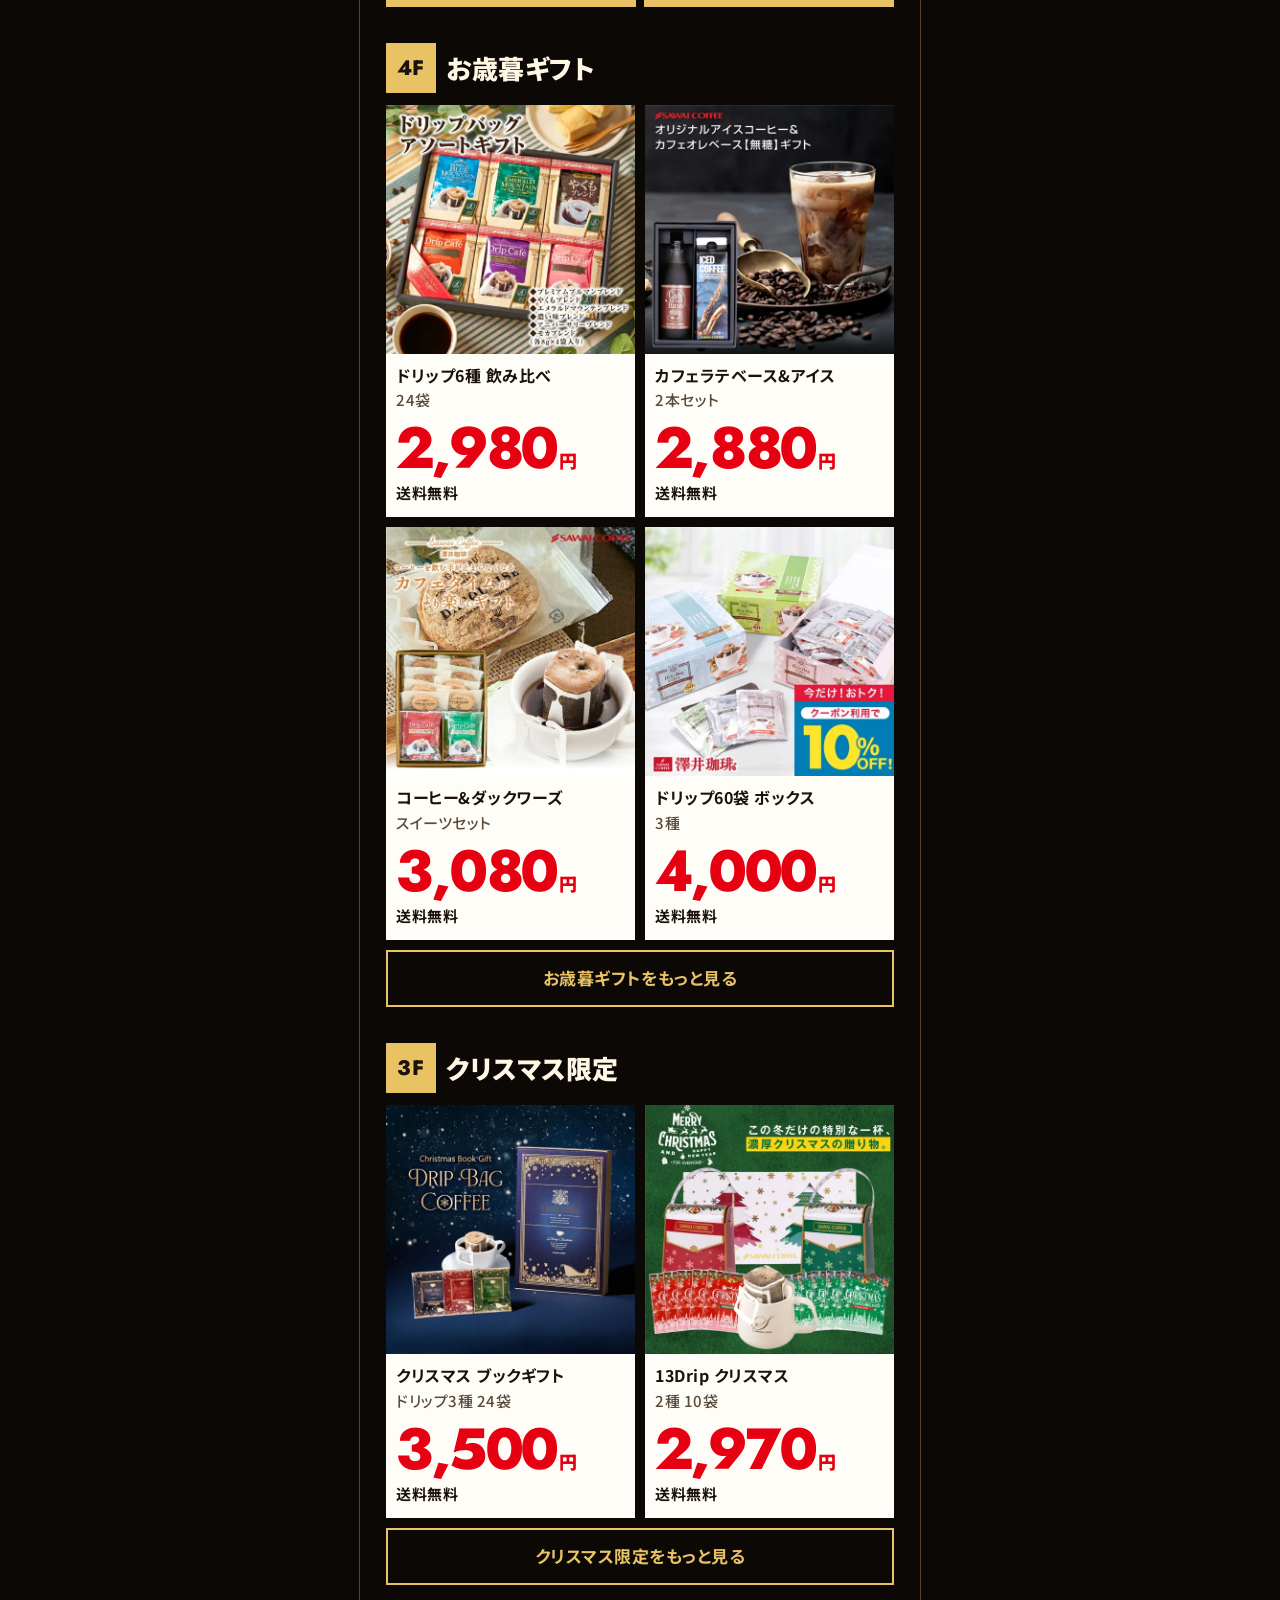
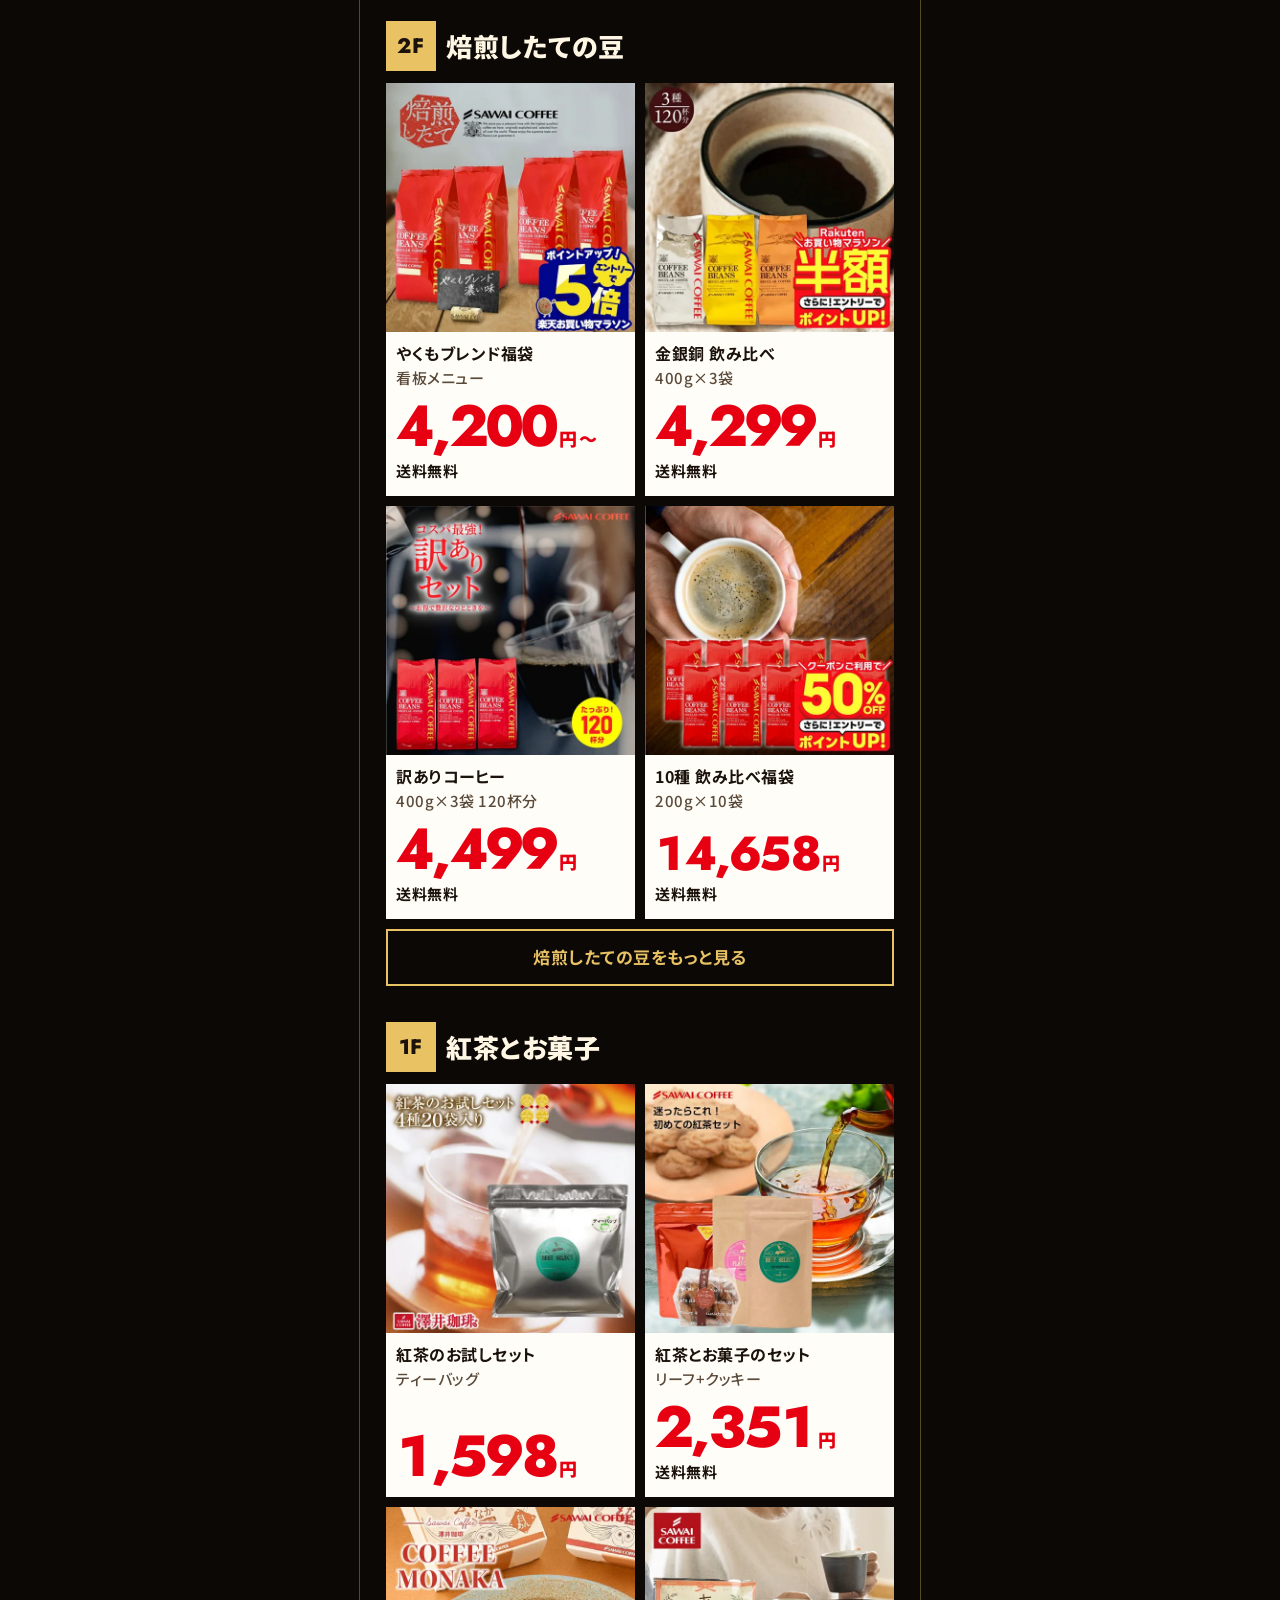
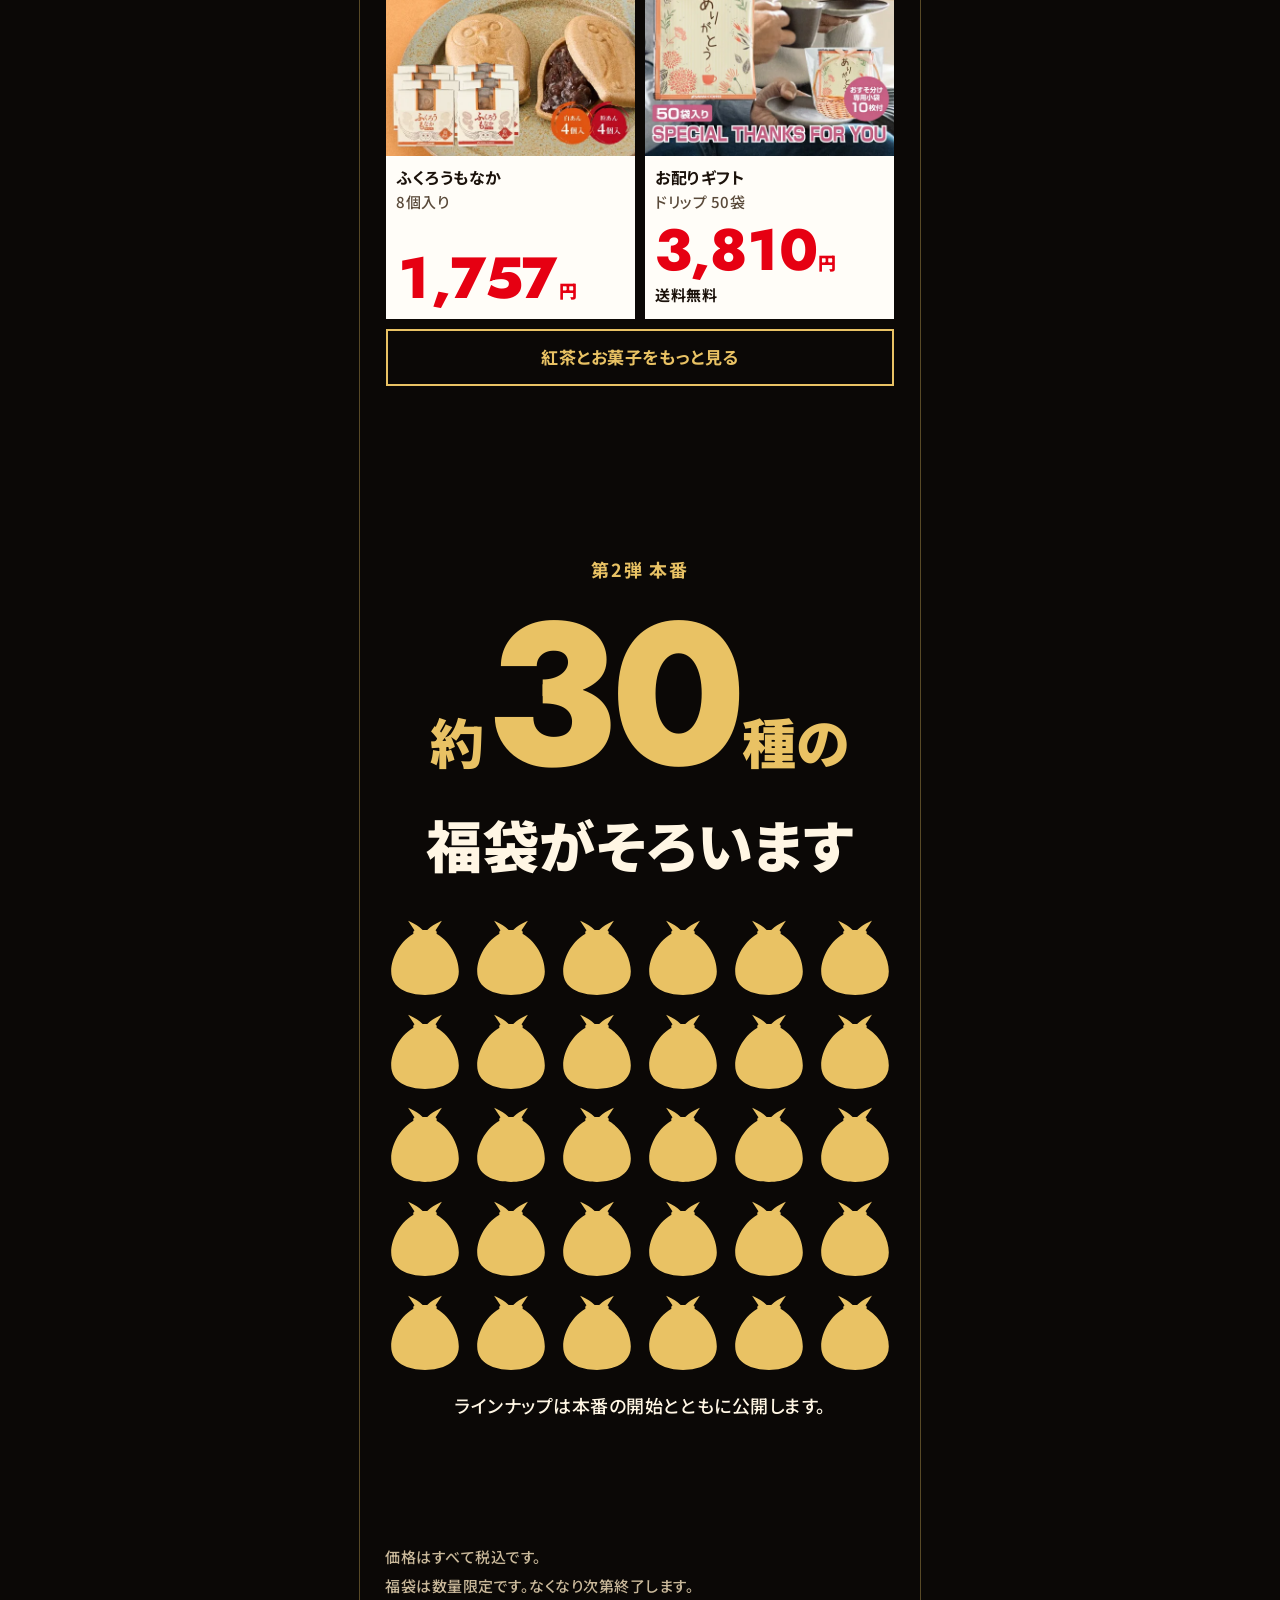
==== commit 53f55de0: "feat: new year fukubukuro section, deal wording and date emphasis" ====
--- a/index.html
+++ b/index.html
@@ -7,7 +7,7 @@
 <meta name="robots" content="noindex"><!-- 確認用。納品時に削除 -->
 <link rel="preconnect" href="https://fonts.googleapis.com">
 <link rel="preconnect" href="https://fonts.gstatic.com" crossorigin>
-<link href="https://fonts.googleapis.com/css2?family=Jost:wght@500;700;800&family=Noto+Sans+JP:wght@400;500;700;900&display=swap" rel="stylesheet">
+<link href="https://fonts.googleapis.com/css2?family=Jost:wght@500;700;800&family=Noto+Sans+JP:wght@400;500;700;900&family=Shippori+Mincho+B1:wght@800&display=swap" rel="stylesheet">
 <link rel="stylesheet" href="css/bf-core.css">
 <link rel="stylesheet" href="css/theme-sawai.css">
 </head>
--- a/css/bf-core.css
+++ b/css/bf-core.css
@@ -34,6 +34,7 @@
 .stage { position: fixed; inset: 0; z-index: 0; background: var(--c-bg); transition: background .6s; overflow: hidden; }
 body[data-zone="red"] .stage { background: var(--c-red-deep); }
 body[data-zone="gold"] .stage { background: #2a1d08; }
+body[data-zone="newyear"] .stage { background: var(--c-newyear-deep); }
 .spot {
   position: absolute; top: -30vh; width: 70vw; height: 170vh; opacity: .3;
   background: conic-gradient(from 165deg at 50% 0, transparent 0 8deg, rgba(var(--c-spot), .85) 15deg, transparent 22deg 360deg);
@@ -84,8 +85,10 @@
 
 .sign-band { margin-top: 2.6cqw; padding: .6cqw 0 1cqw; background: var(--c-red); color: #fff; font-size: clamp(30px, 10.6cqw, 58px); font-weight: 900; line-height: 1.25; letter-spacing: .14em; text-indent: .14em; }
 
-.fv-catch { margin-top: 5cqw; font-size: clamp(30px, 9.4cqw, 52px); font-weight: 900; line-height: 1.24; letter-spacing: .02em; }
-.fv-catch .ln:last-child { color: var(--c-red-on-dark); }
+.fv-catch { margin-top: 5cqw; font-weight: 900; line-height: 1.18; letter-spacing: .02em; }
+.fv-catch .ln:first-child { font-size: clamp(28px, 9cqw, 50px); }
+.fv-catch .ln:last-child { font-size: clamp(50px, 16.4cqw, 90px); color: var(--c-gold); }
+.fv-ship { margin-top: 3cqw; padding: 1.4cqw 0 1.8cqw; border-top: 2px solid var(--c-gold); border-bottom: 2px solid var(--c-gold); font-size: clamp(28px, 9cqw, 50px); font-weight: 900; line-height: 1.25; color: #fff; letter-spacing: .06em; }
 
 /* 箱から飛び出す福袋 */
 .burst { position: relative; height: 84cqw; margin-top: 5cqw; }
@@ -196,9 +199,32 @@
 .sch:last-child { border-bottom: 1px solid rgba(233,194,100,.4); }
 .sch-no { grid-row: span 3; font-size: 19px; font-weight: 900; color: var(--c-gold); }
 .sch-when { font-size: 16px; color: var(--c-muted); }
-.sch-head { font-size: 24px; font-weight: 900; line-height: 1.3; word-break: keep-all; }
+.sch-head { font-size: 24px; font-weight: 900; line-height: 1.3; word-break: auto-phrase; }
 .sch-body { font-size: 16px; line-height: 1.5; }
 .sch.is-on .sch-when { color: var(--c-gold); font-weight: 700; }
+
+/* 目玉: 新春版。上端の紅白幕 + 青海波で正月の売り場に切り替える */
+.z-newyear { padding-top: 15cqw; background: var(--c-newyear) var(--newyear-pattern) 0 0 / 56px 28px; color: #fff; overflow: hidden; }
+.z-newyear::before {
+  content: ''; position: absolute; left: 0; right: 0; top: 0; height: 7cqw; border-bottom: 3px solid var(--c-gold);
+  background: repeating-linear-gradient(90deg, #fff 0 7.5cqw, var(--c-red) 7.5cqw 15cqw);
+}
+.ny-head { display: grid; grid-template-columns: minmax(0, 1fr) auto; align-items: start; column-gap: 12px; }
+.ny-head .kicker { color: var(--c-gold-light); margin-bottom: .1em; }
+.ny-year { font: 800 clamp(64px, 23cqw, 124px)/.95 var(--font-num); color: var(--c-gold); letter-spacing: 0; }
+.ny-title { font: 800 clamp(42px, 15cqw, 82px)/1.15 var(--font-festive); letter-spacing: .02em; white-space: nowrap; }
+.ny-seal {
+  display: grid; place-items: center; width: clamp(78px, 22cqw, 124px); aspect-ratio: 1; margin: 8px 6px 0 0; background: var(--c-paper); color: var(--c-red);
+  outline: 3px solid var(--c-gold); outline-offset: 3px; font-size: clamp(26px, 7.8cqw, 44px); font-weight: 900; line-height: 1.12; text-align: center; letter-spacing: .06em;
+}
+.ny-seal .ln { display: block; }
+.ny-ship { grid-column: 1 / -1; margin-top: 14px; padding: 6px 0 8px; background: var(--c-paper); color: var(--c-red); text-align: center; font-size: clamp(26px, 8cqw, 44px); font-weight: 900; line-height: 1.3; letter-spacing: .08em; }
+.ny-head .lead { grid-column: 1 / -1; margin-top: 16px; font-weight: 700; word-break: auto-phrase; }
+.z-newyear .band { background: var(--c-paper); outline: 3px solid var(--c-gold); }
+.z-newyear .band-lead { color: var(--c-ink); }
+.z-newyear .band-price { color: var(--c-red); }
+.z-newyear .hero-m { border: 1px solid #e3d6c2; }
+.z-newyear .hero-l { outline: 3px solid var(--c-gold); margin-top: 18px; }
 
 /* 目玉 */
 .band { margin-top: 26px; background: var(--c-red); padding: 18px 12px 12px; text-align: center; }
@@ -224,18 +250,29 @@
 .percup span { font-size: 16px; font-weight: 700; }
 .percup b { font: 800 clamp(30px, 9.5cqw, 48px)/1.1 var(--font-num); color: var(--c-gold); }
 
-/* ポイント20倍 */
+/* 特別企画: 楽天スーパーDEAL 20％ポイント還元 */
 .deal { text-align: center; color: #fff; }
-.rays { position: absolute; left: 50%; top: 34cqw; width: 240cqw; height: 240cqw; margin: -120cqw 0 0 -120cqw;
-  background: repeating-conic-gradient(rgba(255,255,255,.07) 0 12deg, transparent 12deg 24deg); animation: spin 40s linear infinite; }
+.rays { position: absolute; left: 50%; top: 66cqw; width: 240cqw; height: 240cqw; margin: -120cqw 0 0 -120cqw;
+  background: repeating-conic-gradient(rgba(var(--c-spot), .09) 0 12deg, transparent 12deg 24deg); animation: spin 40s linear infinite; }
 @keyframes spin { to { transform: rotate(360deg); } }
 .deal > *:not(.rays) { position: relative; }
-.deal-when { font-size: 21px; font-weight: 900; }
+.deal-date { display: flex; justify-content: center; align-items: baseline; color: #fff; line-height: 1; white-space: nowrap; }
+.deal-date span { font: 700 clamp(40px, 12.6cqw, 70px)/1 var(--font-num); }
+.deal-date span:last-child { font: 900 clamp(28px, 9cqw, 50px)/1 var(--font-ja); margin-left: .1em; }
+.deal-date b { font: 800 clamp(110px, 36cqw, 196px)/.9 var(--font-num); letter-spacing: -.02em; }
+.deal-limit { margin-top: 3cqw; padding: 1cqw 0 1.6cqw; background: var(--c-red); color: #fff; font-size: clamp(34px, 11cqw, 60px); font-weight: 900; line-height: 1.25; letter-spacing: .08em; }
+.deal-title { margin-top: 8cqw !important; }
 .deal-big { display: flex; justify-content: center; align-items: baseline; color: var(--c-gold); line-height: 1; white-space: nowrap; }
-.deal-head { font-size: clamp(26px, 8.4cqw, 44px); font-weight: 900; color: #fff; }
-.deal-num { font: 800 38cqw/1 var(--font-num); letter-spacing: -.03em; }
-.deal-unit { font-size: clamp(36px, 12cqw, 64px); font-weight: 900; }
-.deal-body { font-size: 18px; margin-bottom: 18px; }
+.deal-title span { display: block; font-weight: 900; line-height: 1.2; }
+.deal-title { margin-top: 10px; }
+.deal-tag { font-size: clamp(38px, 12.6cqw, 68px); color: var(--c-gold); }
+.deal-name { margin-top: 4px; font-size: clamp(29px, 9.6cqw, 52px); color: #fff; white-space: nowrap; }
+.deal-head { margin-top: 2px; font-size: clamp(38px, 12.6cqw, 68px); font-weight: 900; line-height: 1.2; color: #fff; }
+.deal-why { margin: 16px 0 20px; border-top: 2px solid var(--c-gold); border-bottom: 2px solid var(--c-gold); }
+.deal-why li { padding: 10px 0; font-size: clamp(18px, 5.6cqw, 28px); font-weight: 700; line-height: 1.4; word-break: auto-phrase; }
+.deal-why li + li { border-top: 1px solid rgba(233,194,100,.45); }
+.deal-num { font: 800 50cqw/.95 var(--font-num); letter-spacing: -.03em; }
+.deal-unit { font-size: clamp(60px, 20cqw, 108px); font-weight: 900; }
 .deal-item { display: grid; grid-template-columns: 42% 1fr; align-items: center; background: var(--c-paper); color: var(--c-ink); text-align: left; }
 .deal-item .price { margin-top: 6px; }
 
--- a/css/theme-sawai.css
+++ b/css/theme-sawai.css
@@ -16,8 +16,13 @@
   --c-ink: #1b120b;        /* 明るい面に載せる文字 */
   --c-on-dark: #fff6e4;    /* 暗い面に載せる文字 */
   --c-muted: #c9b89a;      /* 暗い面の補足文字 */
+  --c-newyear: #b5121f;      /* 新春福袋の紅 */
+  --c-newyear-deep: #5c0810; /* 新春ゾーンの両脇 */
+  /* 青海波。紅の上に金の線 */
+  --newyear-pattern: url("data:image/svg+xml,%3Csvg xmlns='http://www.w3.org/2000/svg' width='56' height='28'%3E%3Cdefs%3E%3Cg id='w' fill='%23b5121f' stroke='%23e9c264' stroke-opacity='.3' stroke-width='1'%3E%3Ccircle r='28'/%3E%3Ccircle r='20'/%3E%3Ccircle r='12'/%3E%3C/g%3E%3C/defs%3E%3Cuse href='%23w' x='0' y='0'/%3E%3Cuse href='%23w' x='56' y='0'/%3E%3Cuse href='%23w' x='28' y='14'/%3E%3Cuse href='%23w' x='0' y='28'/%3E%3Cuse href='%23w' x='56' y='28'/%3E%3Cuse href='%23w' x='28' y='42'/%3E%3C/svg%3E");
   --c-spot: 233, 194, 100; /* 背景スポットライトの色 (RGB) */
 
   --font-ja: 'Noto Sans JP', sans-serif;
+  --font-festive: 'Shippori Mincho B1', serif; /* 新春福袋の見出しだけ */
   --font-num: 'Jost', 'Noto Sans JP', sans-serif;
 }
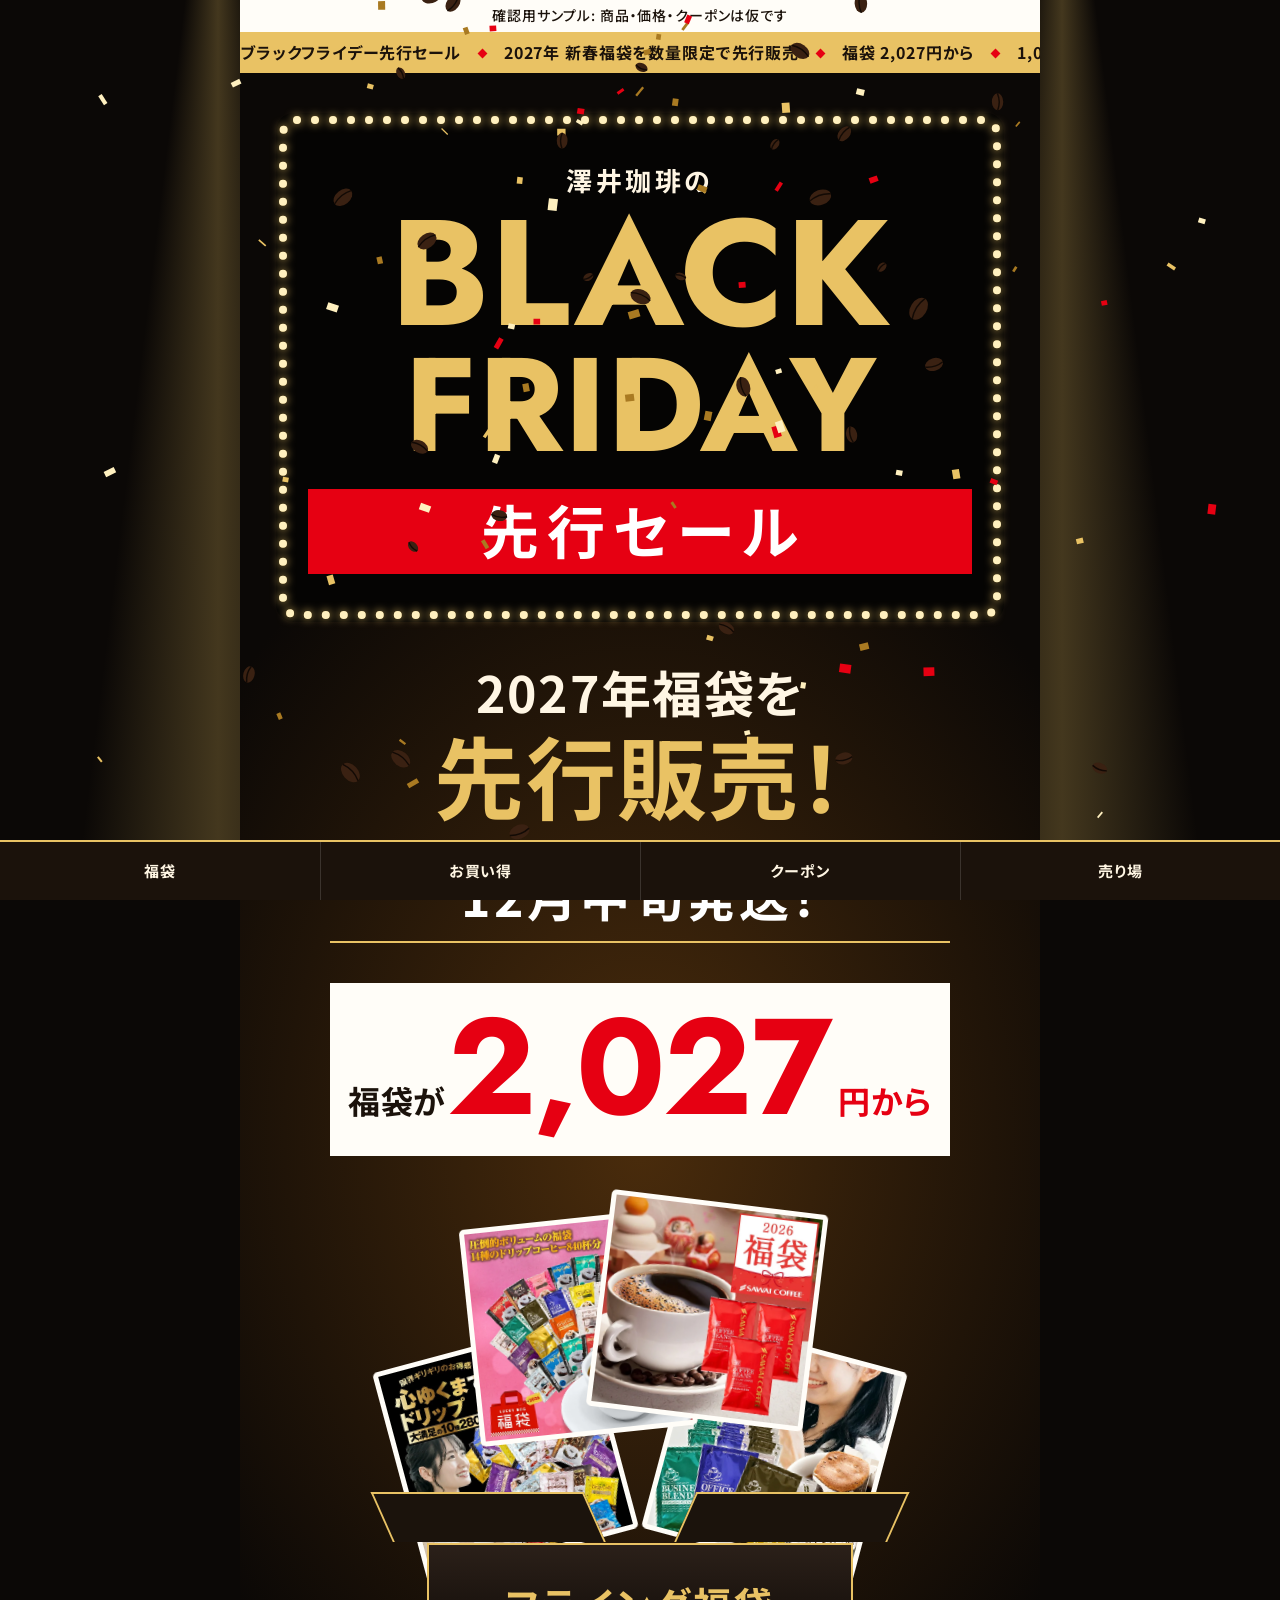
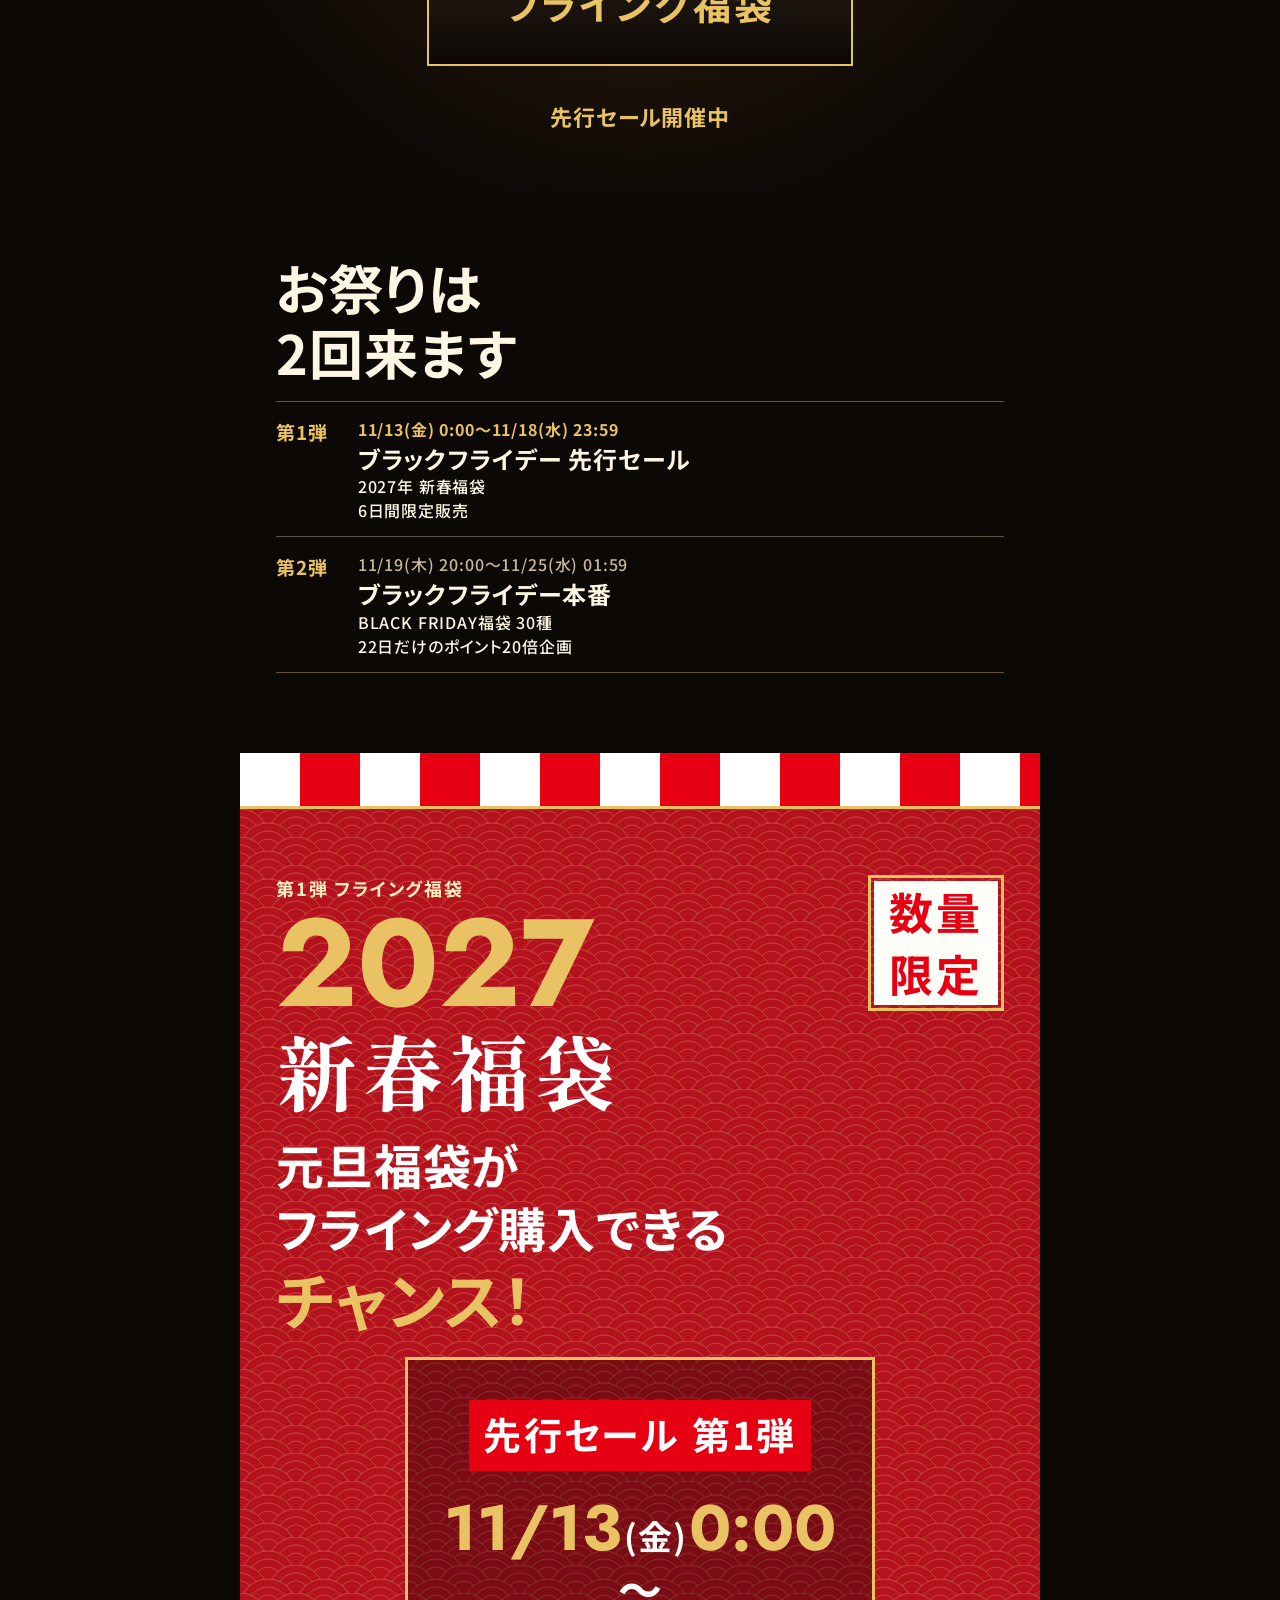
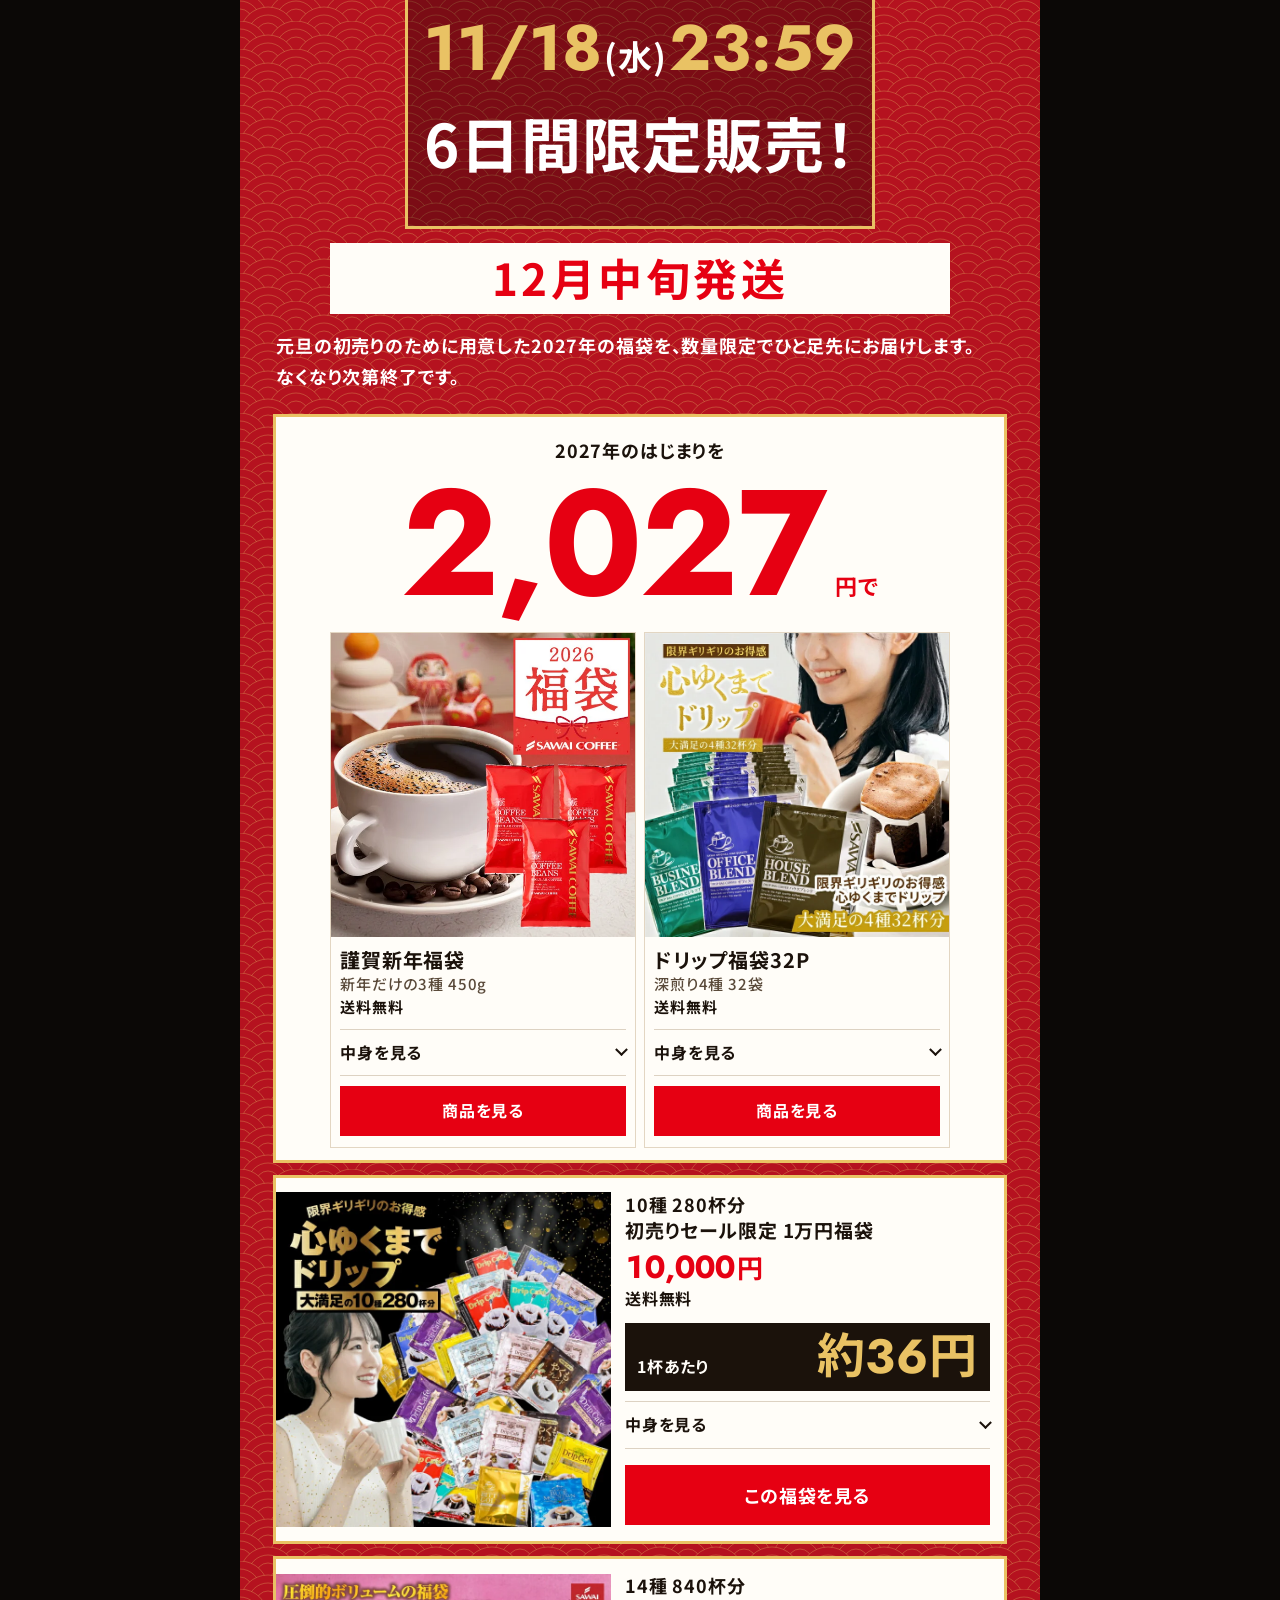
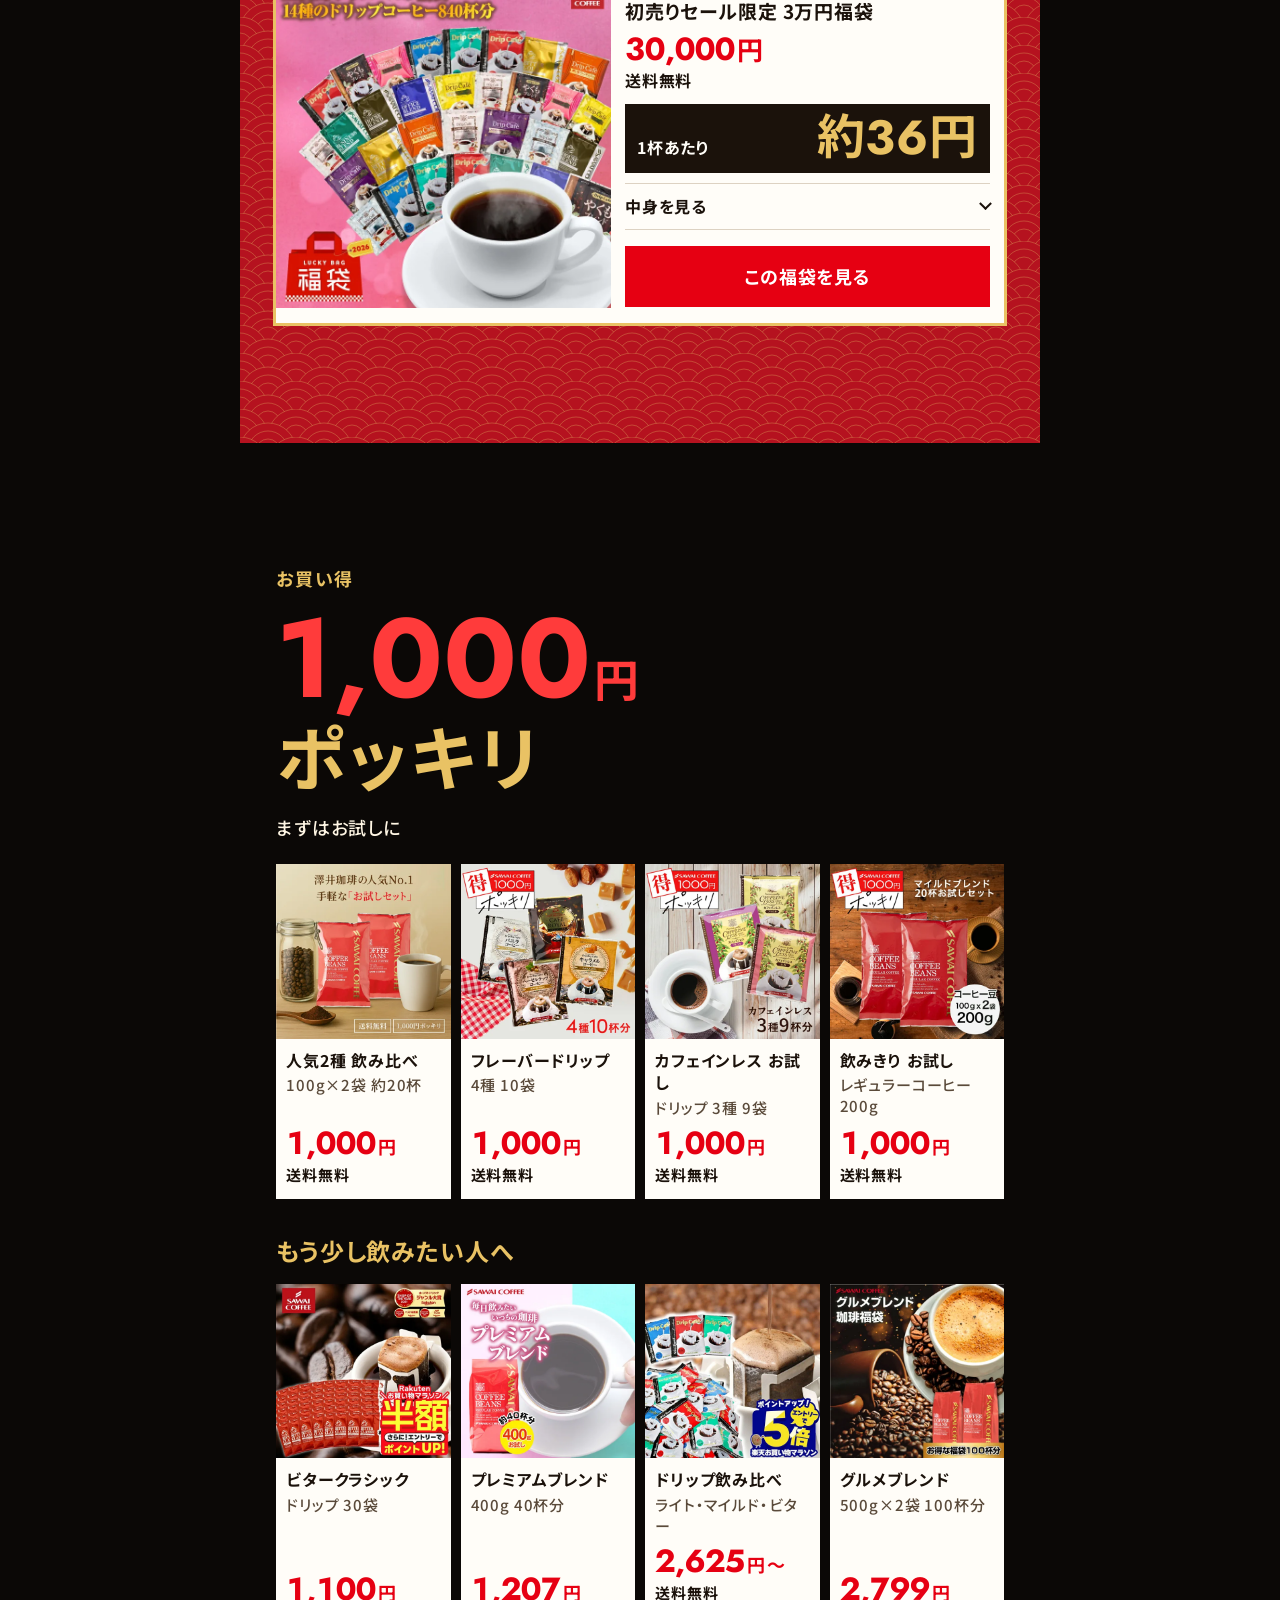
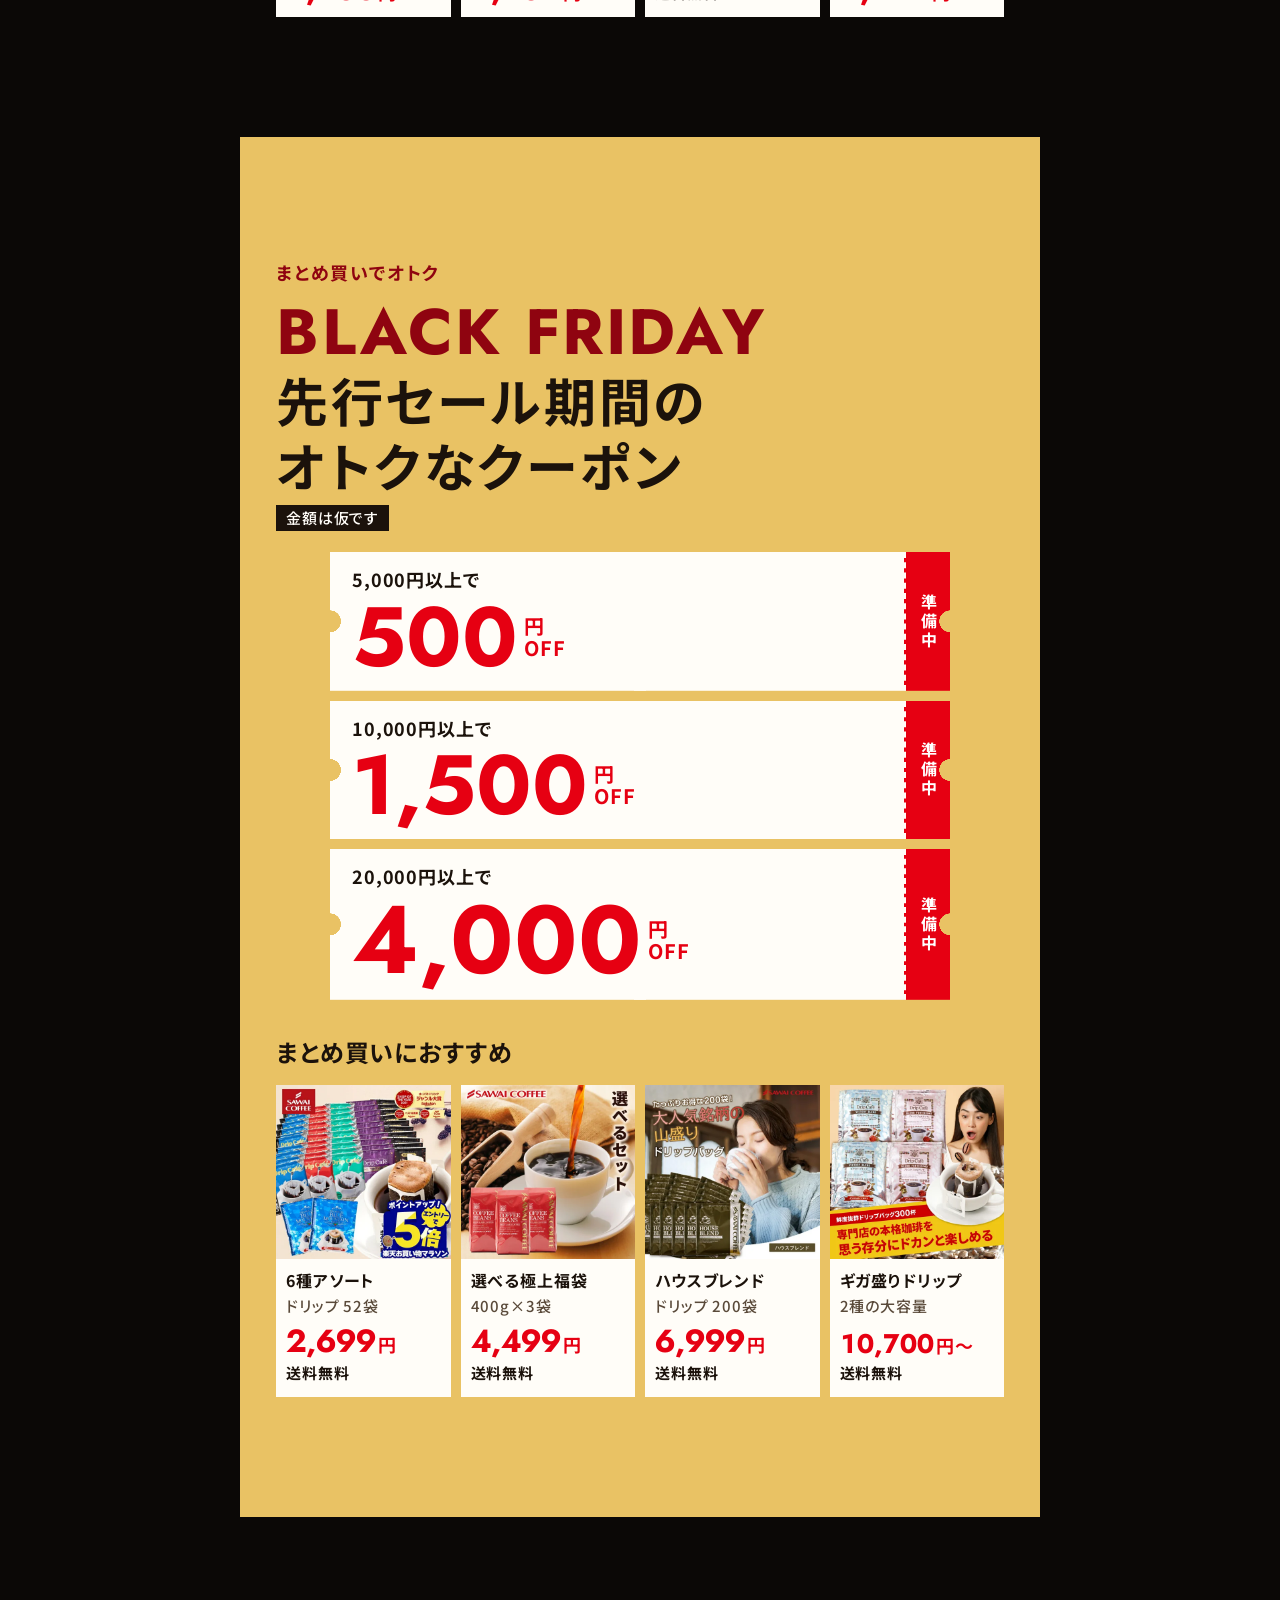
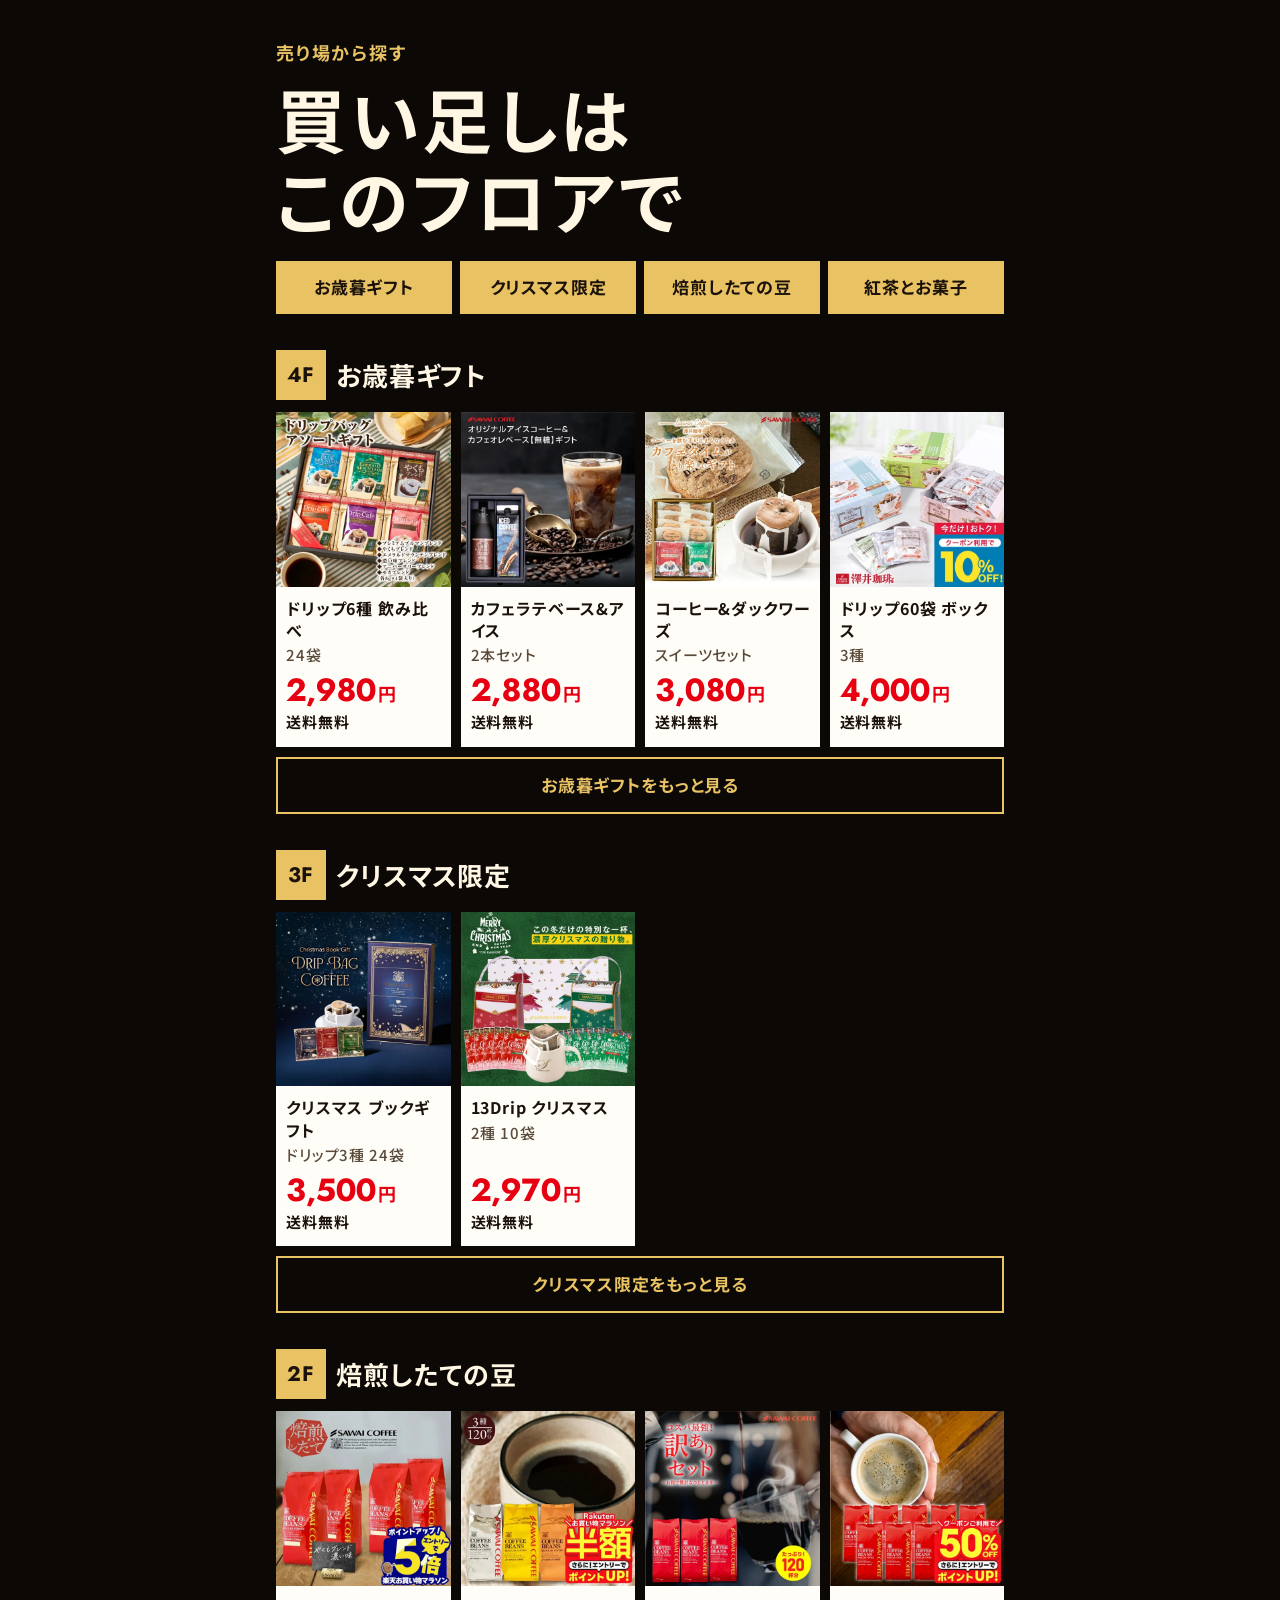
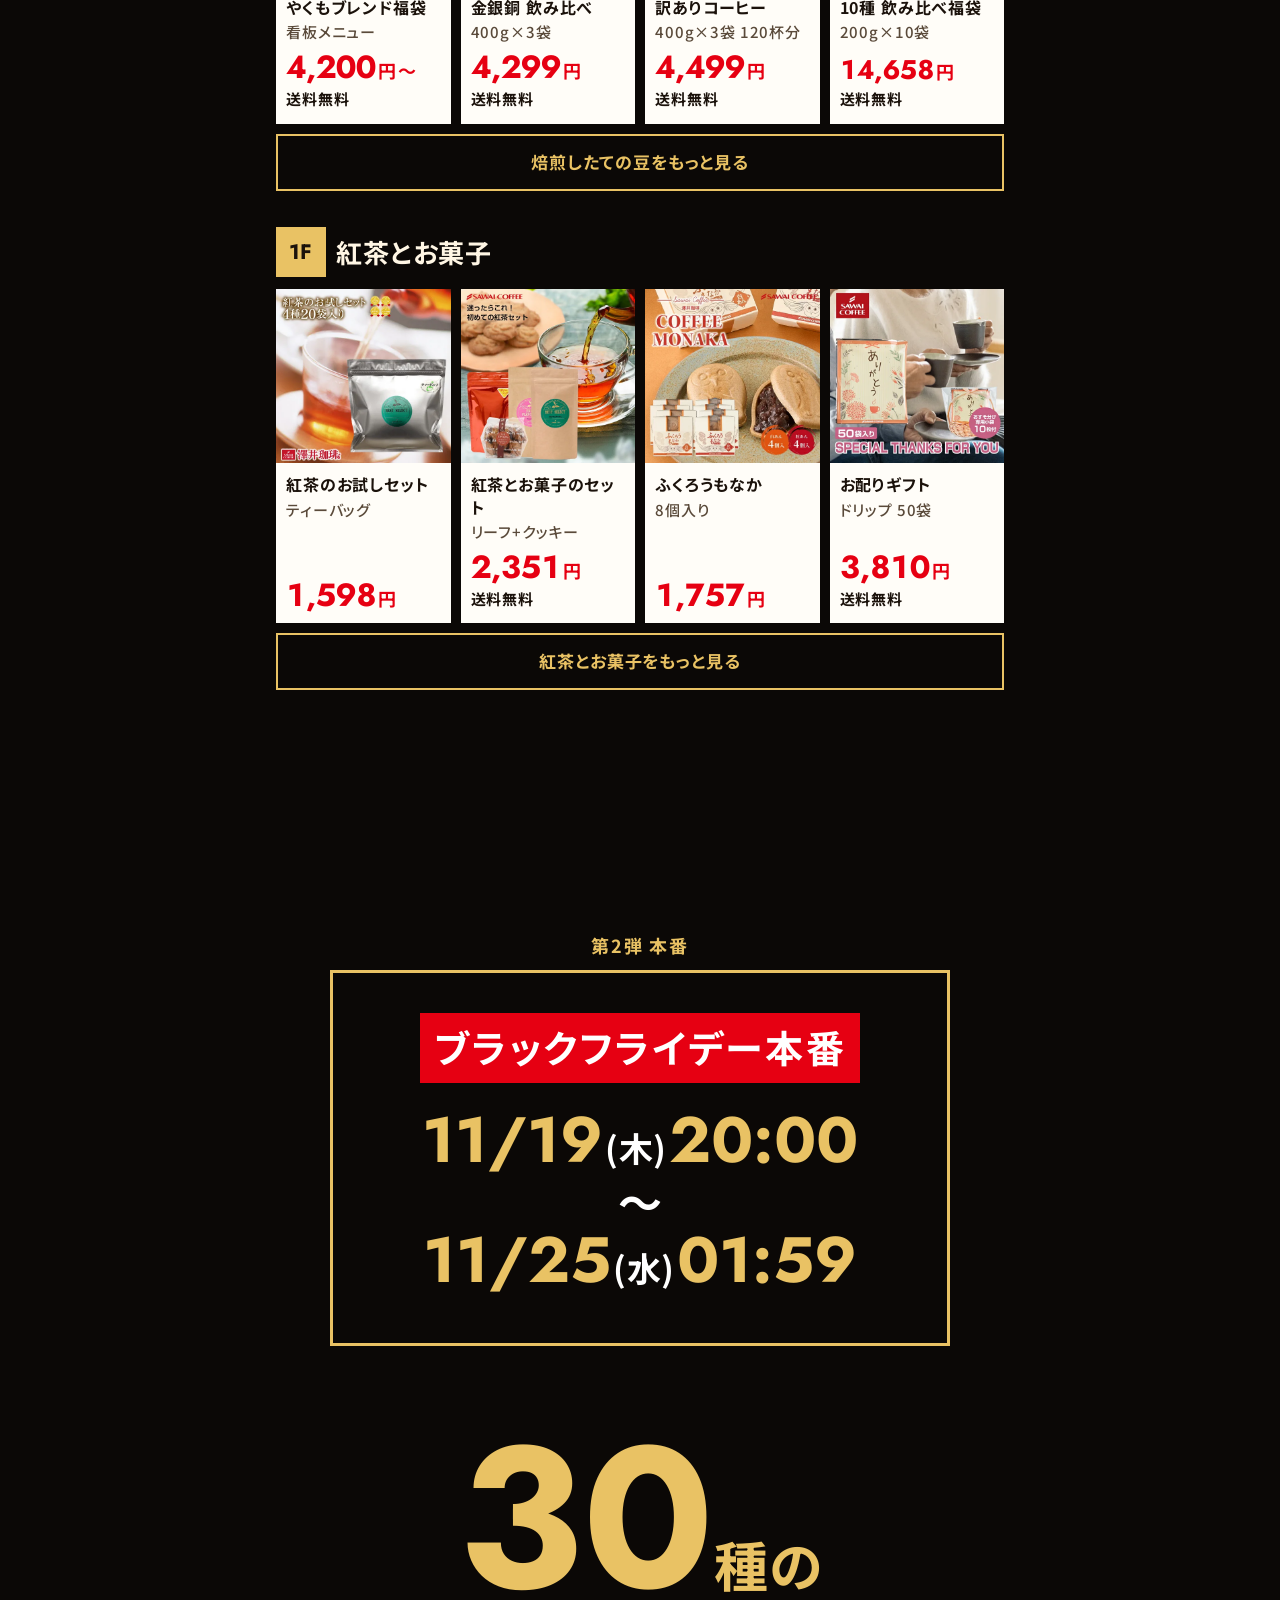
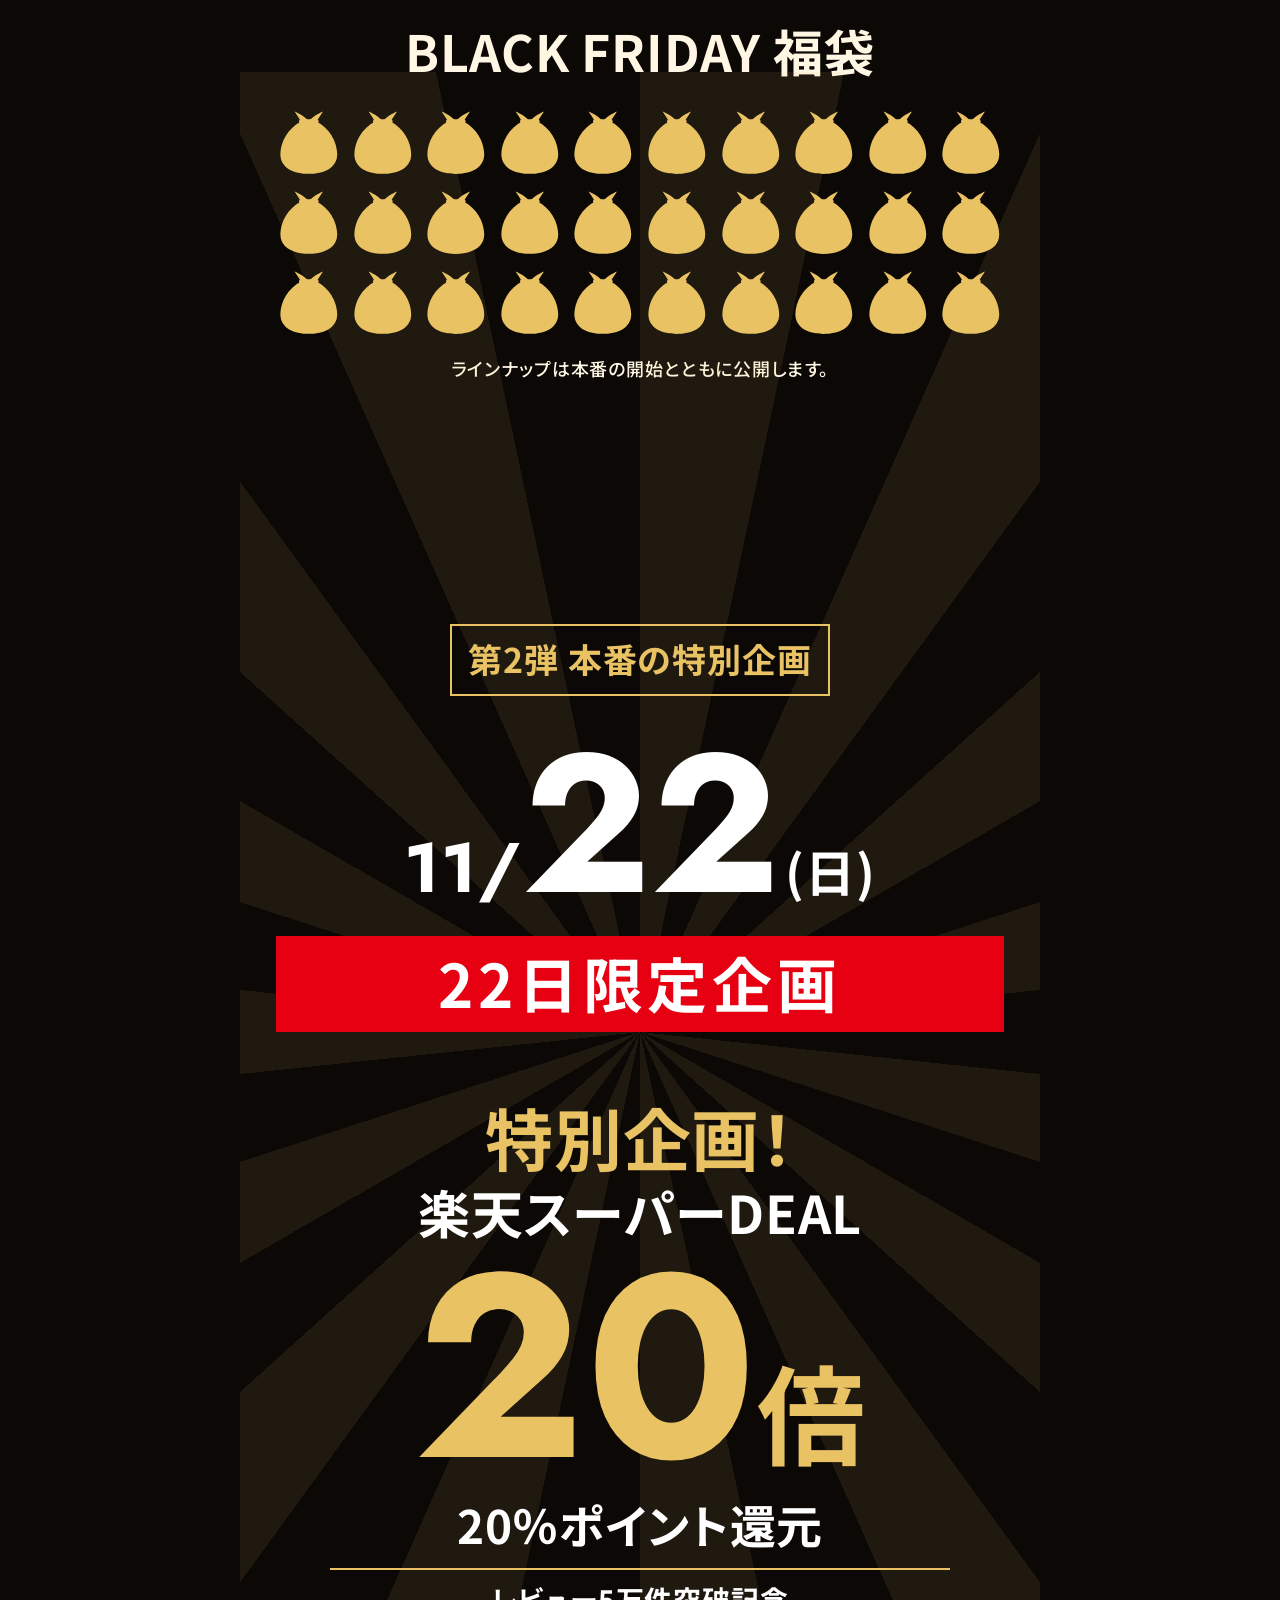
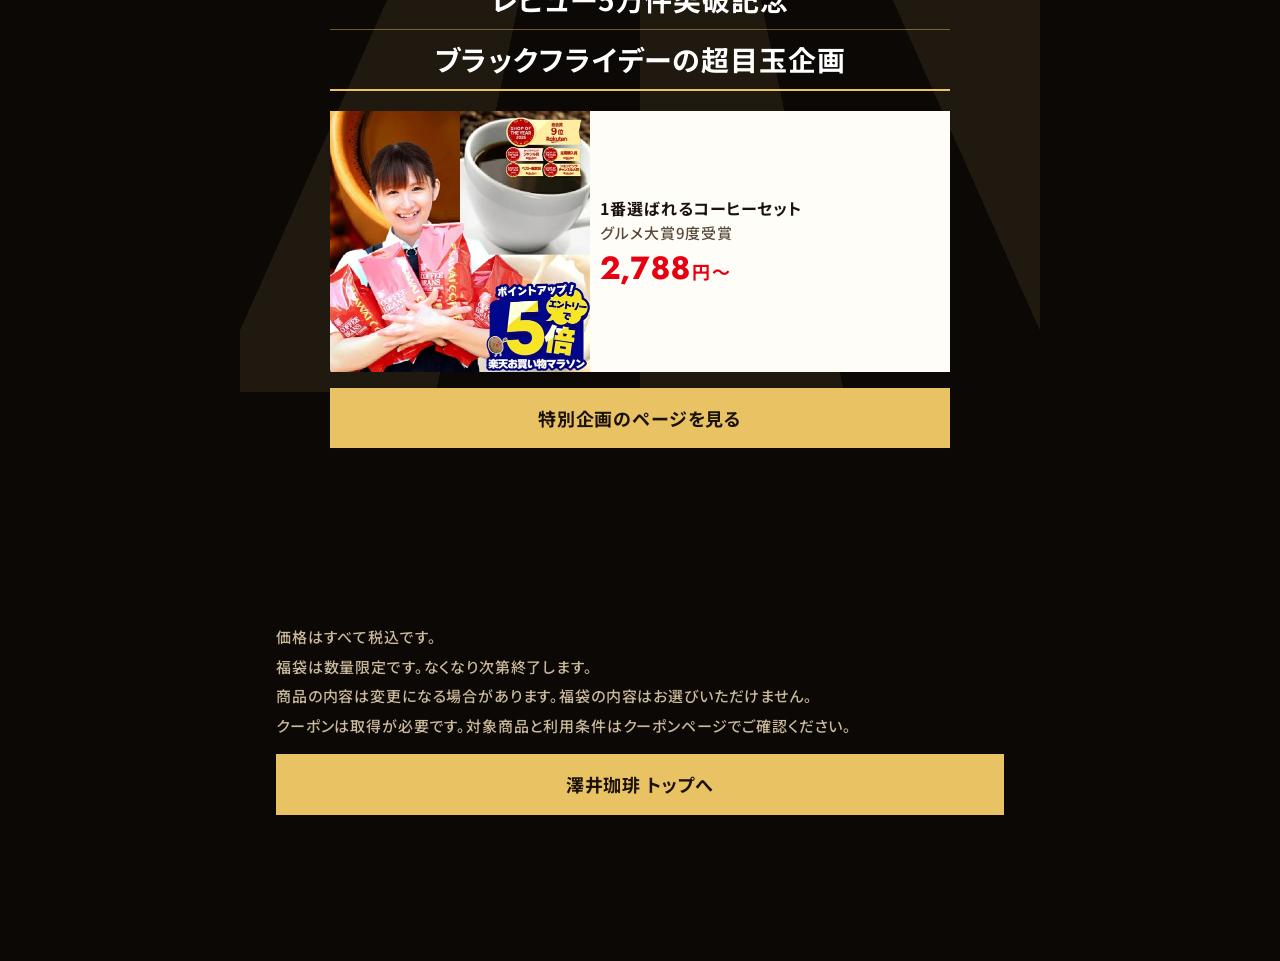
==== commit e97bc76a: "feat: two-stage schedule, fukubukuro period, 800px column and lighter weights" ====
--- a/index.html
+++ b/index.html
@@ -7,7 +7,7 @@
 <meta name="robots" content="noindex"><!-- 確認用。納品時に削除 -->
 <link rel="preconnect" href="https://fonts.googleapis.com">
 <link rel="preconnect" href="https://fonts.gstatic.com" crossorigin>
-<link href="https://fonts.googleapis.com/css2?family=Jost:wght@500;700;800&family=Noto+Sans+JP:wght@400;500;700;900&family=Shippori+Mincho+B1:wght@800&display=swap" rel="stylesheet">
+<link href="https://fonts.googleapis.com/css2?family=Jost:wght@500;700&family=Noto+Sans+JP:wght@400;500;700&family=Shippori+Mincho+B1:wght@700&display=swap" rel="stylesheet">
 <link rel="stylesheet" href="css/bf-core.css">
 <link rel="stylesheet" href="css/theme-sawai.css">
 </head>
--- a/css/bf-core.css
+++ b/css/bf-core.css
@@ -10,7 +10,7 @@
 html { scroll-behavior: smooth; scroll-padding-top: 8px; -webkit-text-size-adjust: 100%; }
 body {
   margin: 0; background: var(--c-bg); color: var(--c-on-dark);
-  font: 500 17px/1.7 var(--font-ja); letter-spacing: .03em;
+  font: 500 17px/1.7 var(--font-ja); letter-spacing: .05em;
   font-feature-settings: 'palt';
   overflow-x: hidden; padding-bottom: 66px;
 }
@@ -21,7 +21,7 @@
 .ln { display: block; }
 
 .col {
-  position: relative; z-index: 2; width: 100%; max-width: 560px; margin: 0 auto;
+  position: relative; z-index: 2; width: 100%; max-width: 800px; margin: 0 auto;
   background: var(--c-bg); container-type: inline-size; overflow: hidden;
 }
 .demo { background: var(--c-paper); color: var(--c-ink); font-size: 14px; line-height: 1.4; text-align: center; padding: 6px 12px; }
@@ -75,23 +75,23 @@
 @keyframes chase { to { stroke-dashoffset: -54; } }
 
 .sign-small { font-size: clamp(17px, 5cqw, 26px); font-weight: 700; color: var(--c-on-dark); letter-spacing: .14em; }
-.sign-main { font: 800 23.4cqw/.94 var(--font-num); letter-spacing: 0; opacity: 0;
+.sign-main { font: 700 min(23.4cqw, 150px)/.94 var(--font-num); letter-spacing: 0; opacity: 0;
   background: linear-gradient(105deg, var(--c-gold) 0 34%, var(--c-gold-light) 46%, #fff 50%, var(--c-gold-light) 54%, var(--c-gold) 66% 100%);
   background-size: 260% 100%; background-position: 110% 0; -webkit-background-clip: text; background-clip: text; color: transparent; }
-.sign-main .ln:last-child { font-size: 20.8cqw; }
+.sign-main .ln:last-child { font-size: min(20.8cqw, 133px); }
 body.lit .sign-main { animation: power .8s steps(1) forwards, shine 4.5s ease-in-out .9s infinite; }
 @keyframes power { 0%,18%,30%,48% { opacity: 0; } 10%,24%,40%,56%,100% { opacity: 1; } }
 @keyframes shine { 0% { background-position: 110% 0; } 45%,100% { background-position: -30% 0; } }
 
-.sign-band { margin-top: 2.6cqw; padding: .6cqw 0 1cqw; background: var(--c-red); color: #fff; font-size: clamp(30px, 10.6cqw, 58px); font-weight: 900; line-height: 1.25; letter-spacing: .14em; text-indent: .14em; }
-
-.fv-catch { margin-top: 5cqw; font-weight: 900; line-height: 1.18; letter-spacing: .02em; }
+.sign-band { margin-top: 2.6cqw; padding: .6cqw 0 1cqw; background: var(--c-red); color: #fff; font-size: clamp(30px, 10.6cqw, 58px); font-weight: 700; line-height: 1.25; letter-spacing: .14em; text-indent: .14em; }
+
+.fv-catch { margin-top: 5cqw; font-weight: 700; line-height: 1.18; letter-spacing: .05em; }
 .fv-catch .ln:first-child { font-size: clamp(28px, 9cqw, 50px); }
 .fv-catch .ln:last-child { font-size: clamp(50px, 16.4cqw, 90px); color: var(--c-gold); }
-.fv-ship { margin-top: 3cqw; padding: 1.4cqw 0 1.8cqw; border-top: 2px solid var(--c-gold); border-bottom: 2px solid var(--c-gold); font-size: clamp(28px, 9cqw, 50px); font-weight: 900; line-height: 1.25; color: #fff; letter-spacing: .06em; }
+.fv-ship { margin-top: 3cqw; padding: 1.4cqw 0 1.8cqw; border-top: 2px solid var(--c-gold); border-bottom: 2px solid var(--c-gold); font-size: clamp(28px, 9cqw, 50px); font-weight: 700; line-height: 1.25; color: #fff; letter-spacing: .06em; }
 
 /* 箱から飛び出す福袋 */
-.burst { position: relative; height: 84cqw; margin-top: 5cqw; }
+.burst { position: relative; height: min(84cqw, 470px); margin: 5cqw auto 0; max-width: 560px; container-type: inline-size; }
 .fan {
   position: absolute; left: 50%; bottom: 13cqw; width: 39cqw; margin-left: -19.5cqw; border: 1cqw solid var(--c-paper); border-radius: 5px;
   --x: 0; --r: 0deg; --y: 0;
@@ -116,7 +116,7 @@
   position: absolute; inset: 0; display: grid; place-items: center;
   background: linear-gradient(180deg, #2b2019 0, #0c0805 100%); border: 2px solid var(--c-gold);
 }
-.box-front span { font-size: clamp(22px, 7cqw, 38px); font-weight: 900; color: var(--c-gold); letter-spacing: .08em; }
+.box-front span { font-size: clamp(22px, 7cqw, 38px); font-weight: 700; color: var(--c-gold); letter-spacing: .08em; }
 .flap { position: absolute; top: -9cqw; width: 50%; height: 9cqw; background: #1b130c; border: 2px solid var(--c-gold); border-bottom: 0; }
 .flap-l { left: -8%; transform: skewX(24deg); transform-origin: 100% 100%; }
 .flap-r { right: -8%; transform: skewX(-24deg); transform-origin: 0 100%; }
@@ -126,9 +126,9 @@
   position: relative; z-index: 4; display: flex; align-items: baseline; justify-content: center; gap: .1em;
   margin-top: 5cqw; padding: 2cqw 2cqw 2.6cqw; background: var(--c-paper); color: var(--c-red); white-space: nowrap;
 }
-.tag-lead, .tag-tail { font-size: clamp(18px, 5.6cqw, 32px); font-weight: 900; color: var(--c-ink); }
+.tag-lead, .tag-tail { font-size: clamp(18px, 5.6cqw, 32px); font-weight: 700; color: var(--c-ink); }
 .tag-tail { color: var(--c-red); }
-.tag-num { font: 800 19.6cqw/1 var(--font-num); letter-spacing: -.02em; font-variant-numeric: tabular-nums; }
+.tag-num { font: 700 min(19.6cqw, 136px)/1 var(--font-num); letter-spacing: 0; font-variant-numeric: tabular-nums; }
 .hit { animation: thud .34s cubic-bezier(.3,1.8,.5,1); }
 @keyframes thud { 0% { transform: scale(1.22); } 100% { transform: scale(1); } }
 
@@ -138,7 +138,7 @@
 .count-num { display: flex; justify-content: center; align-items: baseline; gap: .12em; font-family: var(--font-num); }
 .count-num b { font-size: clamp(32px, 10cqw, 54px); font-weight: 700; line-height: 1.1; color: var(--c-gold); font-variant-numeric: tabular-nums; }
 .count-num i { font: 700 15px var(--font-ja); margin-right: .35em; }
-.count-live { font-size: 22px; font-weight: 900; color: var(--c-gold); }
+.count-live { font-size: 22px; font-weight: 700; color: var(--c-gold); }
 
 /* ---------- 5. 共通部品 ---------- */
 section { position: relative; padding: 15cqw 4.5cqw; }
@@ -146,16 +146,16 @@
 .z-red { background: var(--c-red-deep); overflow: hidden; }
 .z-gold { background: var(--c-gold); color: var(--c-ink); }
 
-.sec-head h2 { font-size: clamp(38px, 13cqw, 70px); font-weight: 900; line-height: 1.16; letter-spacing: .01em; }
+.sec-head h2 { font-size: clamp(38px, 13cqw, 70px); font-weight: 700; line-height: 1.16; letter-spacing: .05em; }
 .kicker { font-size: 18px; font-weight: 700; color: var(--c-gold); letter-spacing: .1em; margin-bottom: .5em; }
 .z-gold .kicker { color: var(--c-red-deep); }
 .lead { margin-top: .9em; font-size: 18px; }
 
 /* 価格: 赤く大きく */
 .price { display: flex; align-items: baseline; color: var(--c-red); line-height: 1; white-space: nowrap; }
-.price .num { font: 800 clamp(34px, 11cqw, 58px)/1 var(--font-num); letter-spacing: -.02em; font-variant-numeric: tabular-nums; }
-.price .yen { font-size: 18px; font-weight: 900; margin-left: 2px; }
-.price .from { font-size: 18px; font-weight: 900; margin-left: 1px; }
+.price .num { font: 700 clamp(34px, 11cqw, 58px)/1 var(--font-num); letter-spacing: 0; font-variant-numeric: tabular-nums; }
+.price .yen { font-size: 18px; font-weight: 700; margin-left: 2px; }
+.price .from { font-size: 18px; font-weight: 700; margin-left: 1px; }
 .price.is-long .num { font-size: clamp(28px, 9cqw, 48px); }
 .price-l .num { font-size: clamp(56px, 19cqw, 100px); }
 .price-l .yen { font-size: 26px; }
@@ -194,12 +194,12 @@
 
 /* スケジュール */
 .schedule { padding-top: 8cqw; padding-bottom: 10cqw; }
-.sch-title { font-size: clamp(30px, 10cqw, 54px); font-weight: 900; line-height: 1.2; margin-bottom: 16px; }
+.sch-title { font-size: clamp(30px, 10cqw, 54px); font-weight: 700; line-height: 1.2; margin-bottom: 16px; }
 .sch { display: grid; grid-template-columns: 4.1em 1fr; column-gap: 12px; padding: 14px 0; border-top: 1px solid rgba(233,194,100,.4); }
 .sch:last-child { border-bottom: 1px solid rgba(233,194,100,.4); }
-.sch-no { grid-row: span 3; font-size: 19px; font-weight: 900; color: var(--c-gold); }
+.sch-no { grid-row: span 3; font-size: 19px; font-weight: 700; color: var(--c-gold); }
 .sch-when { font-size: 16px; color: var(--c-muted); }
-.sch-head { font-size: 24px; font-weight: 900; line-height: 1.3; word-break: auto-phrase; }
+.sch-head { font-size: 24px; font-weight: 700; line-height: 1.3; word-break: auto-phrase; }
 .sch-body { font-size: 16px; line-height: 1.5; }
 .sch.is-on .sch-when { color: var(--c-gold); font-weight: 700; }
 
@@ -211,14 +211,14 @@
 }
 .ny-head { display: grid; grid-template-columns: minmax(0, 1fr) auto; align-items: start; column-gap: 12px; }
 .ny-head .kicker { color: var(--c-gold-light); margin-bottom: .1em; }
-.ny-year { font: 800 clamp(64px, 23cqw, 124px)/.95 var(--font-num); color: var(--c-gold); letter-spacing: 0; }
-.ny-title { font: 800 clamp(42px, 15cqw, 82px)/1.15 var(--font-festive); letter-spacing: .02em; white-space: nowrap; }
+.ny-year { font: 700 clamp(64px, 23cqw, 124px)/.95 var(--font-num); color: var(--c-gold); letter-spacing: 0; }
+.ny-title { font: 700 clamp(42px, 15cqw, 82px)/1.15 var(--font-festive); letter-spacing: .05em; white-space: nowrap; }
 .ny-seal {
   display: grid; place-items: center; width: clamp(78px, 22cqw, 124px); aspect-ratio: 1; margin: 8px 6px 0 0; background: var(--c-paper); color: var(--c-red);
-  outline: 3px solid var(--c-gold); outline-offset: 3px; font-size: clamp(26px, 7.8cqw, 44px); font-weight: 900; line-height: 1.12; text-align: center; letter-spacing: .06em;
+  outline: 3px solid var(--c-gold); outline-offset: 3px; font-size: clamp(26px, 7.8cqw, 44px); font-weight: 700; line-height: 1.12; text-align: center; letter-spacing: .06em;
 }
 .ny-seal .ln { display: block; }
-.ny-ship { grid-column: 1 / -1; margin-top: 14px; padding: 6px 0 8px; background: var(--c-paper); color: var(--c-red); text-align: center; font-size: clamp(26px, 8cqw, 44px); font-weight: 900; line-height: 1.3; letter-spacing: .08em; }
+.ny-ship { grid-column: 1 / -1; margin-top: 14px; padding: 6px 0 8px; background: var(--c-paper); color: var(--c-red); text-align: center; font-size: clamp(26px, 8cqw, 44px); font-weight: 700; line-height: 1.3; letter-spacing: .08em; }
 .ny-head .lead { grid-column: 1 / -1; margin-top: 16px; font-weight: 700; word-break: auto-phrase; }
 .z-newyear .band { background: var(--c-paper); outline: 3px solid var(--c-gold); }
 .z-newyear .band-lead { color: var(--c-ink); }
@@ -229,13 +229,13 @@
 /* 目玉 */
 .band { margin-top: 26px; background: var(--c-red); padding: 18px 12px 12px; text-align: center; }
 .band-lead { font-size: 18px; font-weight: 700; color: #fff; }
-.band-price { font: 800 25cqw/1 var(--font-num); color: #fff; letter-spacing: -.02em; display: flex; justify-content: center; align-items: baseline; margin: 2px 0 14px; }
+.band-price { font: 700 min(25cqw, 150px)/1 var(--font-num); color: #fff; letter-spacing: 0; display: flex; justify-content: center; align-items: baseline; margin: 2px 0 14px; }
 .band-price span { display: inline-block; font-variant-numeric: tabular-nums; }
-.band-price small { font: 900 22px var(--font-ja); letter-spacing: 0; margin-left: 4px; }
+.band-price small { font: 700 22px var(--font-ja); letter-spacing: 0; margin-left: 4px; }
 .hero-pair { display: grid; grid-template-columns: 1fr 1fr; gap: 8px; text-align: left; }
 .hero-m { display: flex; flex-direction: column; background: var(--c-paper); color: var(--c-ink); }
 .hero-m .hero-body { padding: 9px 9px 11px; flex: 1; display: flex; flex-direction: column; }
-.hero-m h3 { font-size: 17px; font-weight: 900; line-height: 1.35; }
+.hero-m h3 { font-size: 17px; font-weight: 700; line-height: 1.35; }
 .hero-m .btn { margin-top: auto; }
 .hero-m .inside { margin-bottom: 10px; }
 
@@ -248,7 +248,7 @@
 .hero-price .ship { margin-top: 2px; font-size: 16px; }
 .percup { display: flex; align-items: baseline; justify-content: space-between; margin-top: 10px; padding: 8px 12px; background: var(--c-ink); color: var(--c-paper); }
 .percup span { font-size: 16px; font-weight: 700; }
-.percup b { font: 800 clamp(30px, 9.5cqw, 48px)/1.1 var(--font-num); color: var(--c-gold); }
+.percup b { font: 700 clamp(30px, 9.5cqw, 48px)/1.1 var(--font-num); color: var(--c-gold); }
 
 /* 特別企画: 楽天スーパーDEAL 20％ポイント還元 */
 .deal { text-align: center; color: #fff; }
@@ -258,27 +258,29 @@
 .deal > *:not(.rays) { position: relative; }
 .deal-date { display: flex; justify-content: center; align-items: baseline; color: #fff; line-height: 1; white-space: nowrap; }
 .deal-date span { font: 700 clamp(40px, 12.6cqw, 70px)/1 var(--font-num); }
-.deal-date span:last-child { font: 900 clamp(28px, 9cqw, 50px)/1 var(--font-ja); margin-left: .1em; }
-.deal-date b { font: 800 clamp(110px, 36cqw, 196px)/.9 var(--font-num); letter-spacing: -.02em; }
-.deal-limit { margin-top: 3cqw; padding: 1cqw 0 1.6cqw; background: var(--c-red); color: #fff; font-size: clamp(34px, 11cqw, 60px); font-weight: 900; line-height: 1.25; letter-spacing: .08em; }
+.deal-date span:last-child { font: 700 clamp(28px, 9cqw, 50px)/1 var(--font-ja); margin-left: .1em; }
+.deal-date b { font: 700 clamp(110px, 36cqw, 196px)/.9 var(--font-num); letter-spacing: 0; }
+.deal-limit { margin-top: 3cqw; padding: 1cqw 0 1.6cqw; background: var(--c-red); color: #fff; font-size: clamp(34px, 11cqw, 60px); font-weight: 700; line-height: 1.25; letter-spacing: .08em; }
 .deal-title { margin-top: 8cqw !important; }
 .deal-big { display: flex; justify-content: center; align-items: baseline; color: var(--c-gold); line-height: 1; white-space: nowrap; }
-.deal-title span { display: block; font-weight: 900; line-height: 1.2; }
+.deal-title span { display: block; font-weight: 700; line-height: 1.2; }
 .deal-title { margin-top: 10px; }
 .deal-tag { font-size: clamp(38px, 12.6cqw, 68px); color: var(--c-gold); }
 .deal-name { margin-top: 4px; font-size: clamp(29px, 9.6cqw, 52px); color: #fff; white-space: nowrap; }
-.deal-head { margin-top: 2px; font-size: clamp(38px, 12.6cqw, 68px); font-weight: 900; line-height: 1.2; color: #fff; }
+.deal-notice { display: inline-block; margin-bottom: 5cqw; padding: 4px 16px 6px; border: 2px solid var(--c-gold); color: var(--c-gold); font-size: clamp(20px, 6.4cqw, 34px); font-weight: 700; }
+.deal-head { margin-top: 6px; font-size: clamp(26px, 8.4cqw, 46px); font-weight: 700; line-height: 1.2; color: #fff; }
 .deal-why { margin: 16px 0 20px; border-top: 2px solid var(--c-gold); border-bottom: 2px solid var(--c-gold); }
 .deal-why li { padding: 10px 0; font-size: clamp(18px, 5.6cqw, 28px); font-weight: 700; line-height: 1.4; word-break: auto-phrase; }
 .deal-why li + li { border-top: 1px solid rgba(233,194,100,.45); }
-.deal-num { font: 800 50cqw/.95 var(--font-num); letter-spacing: -.03em; }
-.deal-unit { font-size: clamp(60px, 20cqw, 108px); font-weight: 900; }
+.deal-num { font: 700 min(50cqw, 260px)/.95 var(--font-num); letter-spacing: 0; }
+.deal-unit { font-size: clamp(60px, 20cqw, 108px); font-weight: 700; }
 .deal-item { display: grid; grid-template-columns: 42% 1fr; align-items: center; background: var(--c-paper); color: var(--c-ink); text-align: left; }
 .deal-item .price { margin-top: 6px; }
 
 /* お買い得 */
 .poki { color: var(--c-gold); }
-.poki .ln:first-child { font: 800 clamp(60px, 21cqw, 112px)/1 var(--font-num); color: var(--c-red-on-dark); letter-spacing: -.02em; }
+.poki .ln:first-child { font: 700 clamp(60px, 21cqw, 112px)/1 var(--font-num); color: var(--c-red-on-dark); letter-spacing: 0; }
+.poki small { font: 700 .4em/1 var(--font-ja); letter-spacing: 0; margin-left: .06em; }
 .bargain .grid { margin-top: 22px; }
 .bargain .sub-head { color: var(--c-gold); margin-bottom: -10px; }
 
@@ -293,26 +295,40 @@
 }
 .ticket-min { grid-column: 1 / -1; font-size: 18px; font-weight: 700; }
 .ticket-off { display: flex; align-items: center; gap: 6px; color: var(--c-red); }
-.ticket-off b { font: 800 clamp(54px, 16cqw, 84px)/1 var(--font-num); letter-spacing: -.02em; }
+.ticket-off b { font: 700 clamp(54px, 16cqw, 84px)/1 var(--font-num); letter-spacing: 0; }
 .t-2 .ticket-off b { font-size: clamp(60px, 18cqw, 96px); }
-.ticket-off span { font-size: 20px; font-weight: 900; line-height: 1.1; }
+.ticket-off span { font-size: 20px; font-weight: 700; line-height: 1.1; }
 .ticket-go { position: absolute; right: 0; top: 0; bottom: 0; width: 46px; display: grid; place-items: center; background: var(--c-red); color: #fff; font-size: 16px; font-weight: 700; writing-mode: vertical-rl; letter-spacing: .2em; border-left: 2px dashed var(--c-paper); }
-.sub-head { margin: 32px 0 12px; font-size: 24px; font-weight: 900; }
+.coupon .sec-head h2 { font-size: clamp(30px, 9.6cqw, 52px); line-height: 1.25; }
+.coupon .sec-head h2 .ln:first-child { font: 700 clamp(36px, 12cqw, 64px)/1.1 var(--font-num); color: var(--c-red-deep); }
+.sub-head { margin: 32px 0 12px; font-size: 24px; font-weight: 700; }
 
 /* 売り場 */
 .chips { display: grid; grid-template-columns: 1fr 1fr; gap: 8px; margin: 22px 0 8px; }
 .chip { padding: 12px 6px; background: var(--c-gold); color: var(--c-ink); font-size: 17px; font-weight: 700; text-align: center; }
 .floor { margin-top: 36px; scroll-margin-top: 10px; }
-.floor-head { display: flex; align-items: center; gap: 10px; margin-bottom: 12px; font-size: 26px; font-weight: 900; line-height: 1.3; }
-.fl-no { flex: none; display: grid; place-items: center; width: 50px; height: 50px; background: var(--c-gold); color: var(--c-ink); font: 800 21px var(--font-num); }
+.floor-head { display: flex; align-items: center; gap: 10px; margin-bottom: 12px; font-size: 26px; font-weight: 700; line-height: 1.3; }
+.fl-no { flex: none; display: grid; place-items: center; width: 50px; height: 50px; background: var(--c-gold); color: var(--c-ink); font: 700 21px var(--font-num); }
 .more { display: block; margin-top: 10px; padding: 12px; border: 2px solid var(--c-gold); color: var(--c-gold); font-size: 17px; font-weight: 700; text-align: center; }
 
 /* 本番予告 */
 .teaser { text-align: center; }
+.period { margin: 6px 0 9cqw; padding: 5cqw 2cqw 6cqw; border: 3px solid var(--c-gold); }
+.pd-label { display: inline-block; padding: 2px 14px 4px; background: var(--c-red); color: #fff; font-size: clamp(22px, 7cqw, 38px); font-weight: 700; letter-spacing: .06em; }
+.pd-when { margin-top: 3cqw; color: #fff; line-height: 1.1; }
+.pd-row { display: flex; justify-content: center; align-items: baseline; gap: .12em; white-space: nowrap; }
+.pd-row b { font: 700 clamp(40px, 11.6cqw, 64px)/1.05 var(--font-num); color: var(--c-gold); letter-spacing: 0; }
+.pd-row span { font-size: clamp(20px, 6cqw, 34px); font-weight: 700; }
+.pd-note { margin-top: 3cqw; font-size: clamp(34px, 11cqw, 60px); font-weight: 700; line-height: 1.2; color: #fff; }
+.ny-catch { grid-column: 1 / -1; margin-top: 16px; font-size: clamp(28px, 8.6cqw, 48px); white-space: nowrap; font-weight: 700; line-height: 1.3; }
+.ny-catch .ln:last-child { color: var(--c-gold); font-size: 1.3em; }
+.ny-period { grid-column: 1 / -1; margin-top: 18px; text-align: center; }
+.ny-period .period { margin: 0; background: rgba(0,0,0,.32); }
+.pd-to { display: block; font-size: clamp(26px, 8cqw, 44px); font-weight: 700; line-height: 1.2; }
 .teaser-num { display: flex; justify-content: center; align-items: baseline; gap: .05em; color: var(--c-gold); line-height: 1; white-space: nowrap; }
-.teaser-num b { font: 800 36cqw/1 var(--font-num); letter-spacing: -.03em; }
-.teaser-num span { font-size: clamp(30px, 10cqw, 54px); font-weight: 900; }
-.teaser h2 { font-size: clamp(32px, 10.4cqw, 56px); font-weight: 900; }
+.teaser-num b { font: 700 min(36cqw, 200px)/1 var(--font-num); letter-spacing: 0; }
+.teaser-num span { font-size: clamp(30px, 10cqw, 54px); font-weight: 700; }
+.teaser h2 { font-size: clamp(30px, 9cqw, 50px); font-weight: 700; line-height: 1.3; }
 .bags { display: grid; grid-template-columns: repeat(6, 1fr); gap: 8px; margin-top: 22px; }
 .bags svg { display: block; width: 100%; fill: #3a2c14; transition: fill .3s; }
 .bags.lit svg { fill: var(--c-gold); transition-delay: calc(var(--i) * 45ms); animation: bag-up .4s cubic-bezier(.2,1.8,.4,1) calc(var(--i) * 45ms) backwards; }
@@ -323,7 +339,7 @@
 .foot li + li { margin-top: 4px; }
 
 /* ---------- 7. PC調整 ---------- */
-@media (min-width: 1100px) {
+@media (min-width: 1400px) {
   body { padding-bottom: 0; }
   .tabbar { display: none; }
   .col { box-shadow: 0 0 0 1px rgba(233,194,100,.35); }
@@ -333,28 +349,44 @@
   .card:hover, .deal-item:hover { transform: translateY(-4px); }
 
   .rail {
-    position: fixed; z-index: 3; top: 0; bottom: 0; width: calc((100vw - 560px) / 2); display: flex; flex-direction: column;
-    justify-content: center; align-items: center; padding: 24px clamp(20px, 3vw, 54px);
+    position: fixed; z-index: 3; top: 0; bottom: 0; width: calc((100vw - 800px) / 2); display: flex; flex-direction: column;
+    justify-content: center; align-items: center; padding: 24px clamp(14px, 2vw, 44px);
   }
   .rail-l { left: 0; }
   .rail-r { right: 0; }
-  .rail-sign { font: 800 clamp(40px, 4.8vw, 72px)/.92 var(--font-num); color: var(--c-gold); text-align: center; }
-  .rail-band { margin-top: 8px; padding: 2px 16px 4px; background: var(--c-red); color: #fff; font-size: clamp(22px, 2.4vw, 34px); font-weight: 900; letter-spacing: .1em; white-space: nowrap; }
+  .rail-sign { font: 700 clamp(34px, 3.6vw, 66px)/.92 var(--font-num); color: var(--c-gold); text-align: center; }
+  .rail-band { margin-top: 8px; padding: 2px 16px 4px; background: var(--c-red); color: #fff; font-size: clamp(22px, 2.4vw, 34px); font-weight: 700; letter-spacing: .1em; white-space: nowrap; }
   .rail-shop { margin-top: 8px; font-size: 19px; font-weight: 700; color: var(--c-on-dark); }
   .rail .count { text-align: center; margin-top: 22px; }
-  .rail .count-num b { font-size: clamp(24px, 2.2vw, 34px); }
-  .rail-tag { display: flex; align-items: baseline; gap: 2px; margin-top: 24px; padding: 8px 16px; background: var(--c-paper); color: var(--c-ink); font-weight: 900; white-space: nowrap; }
-  .rail-tag b { font: 800 clamp(34px, 3.4vw, 54px)/1 var(--font-num); color: var(--c-red); }
-
-  .rail-title { font-size: 21px; font-weight: 900; margin-bottom: 14px; }
+  .rail .count-num b { font-size: clamp(22px, 1.8vw, 30px); }
+  .rail .count-num i { font-size: 13px; }
+  .rail-tag { display: flex; align-items: baseline; gap: 2px; margin-top: 24px; padding: 8px 16px; background: var(--c-paper); color: var(--c-ink); font-weight: 700; white-space: nowrap; }
+  .rail-tag b { font: 700 clamp(30px, 2.6vw, 46px)/1 var(--font-num); color: var(--c-red); }
+
+  .rail-title { font-size: 21px; font-weight: 700; margin-bottom: 14px; }
   .rail-nav { width: 100%; max-width: 330px; display: grid; gap: 8px; }
   .rail-nav a {
     display: flex; align-items: center; justify-content: space-between; padding: 11px 14px; font-size: 17px; font-weight: 700;
     background: var(--c-bg-2); color: var(--c-on-dark); border: 1px solid var(--c-gold); transition: background .2s, color .2s, transform .2s;
   }
-  .rail-nav em { font: 800 19px var(--font-num); color: var(--c-gold); }
+  .rail-nav em { font: 700 19px var(--font-num); color: var(--c-gold); }
   .rail-nav a:hover, .rail-nav a.is-here { background: var(--c-gold); color: var(--c-ink); transform: translateX(-4px); }
   .rail-nav a:hover em, .rail-nav a.is-here em { color: var(--c-red-deep); }
+}
+
+/* メイン幅が広いとき(PC): 商品は4列、大きい福袋は写真と説明を横並び */
+@container (min-width: 700px) {
+  .grid { grid-template-columns: repeat(4, minmax(0, 1fr)); }
+  .price .num { font-size: 32px; }
+  .price.is-long .num { font-size: 27px; }
+  .hero-l { display: grid; grid-template-columns: 46% 1fr; align-items: center; }
+  .hero-pair { max-width: 620px; margin: 0 auto; }
+  .hero-m h3 { font-size: 20px; }
+  .tickets { max-width: 620px; margin-left: auto; margin-right: auto; }
+  .chips { grid-template-columns: repeat(4, 1fr); }
+  .deal-item, .deal .btn, .period, .fv-ship, .tag, .ny-period, .deal-why { max-width: 620px; margin-left: auto; margin-right: auto; }
+  .bags { grid-template-columns: repeat(10, 1fr); }
+  .ny-ship { justify-self: center; width: 100%; max-width: 620px; }
 }
 
 @media (prefers-reduced-motion: reduce) {
